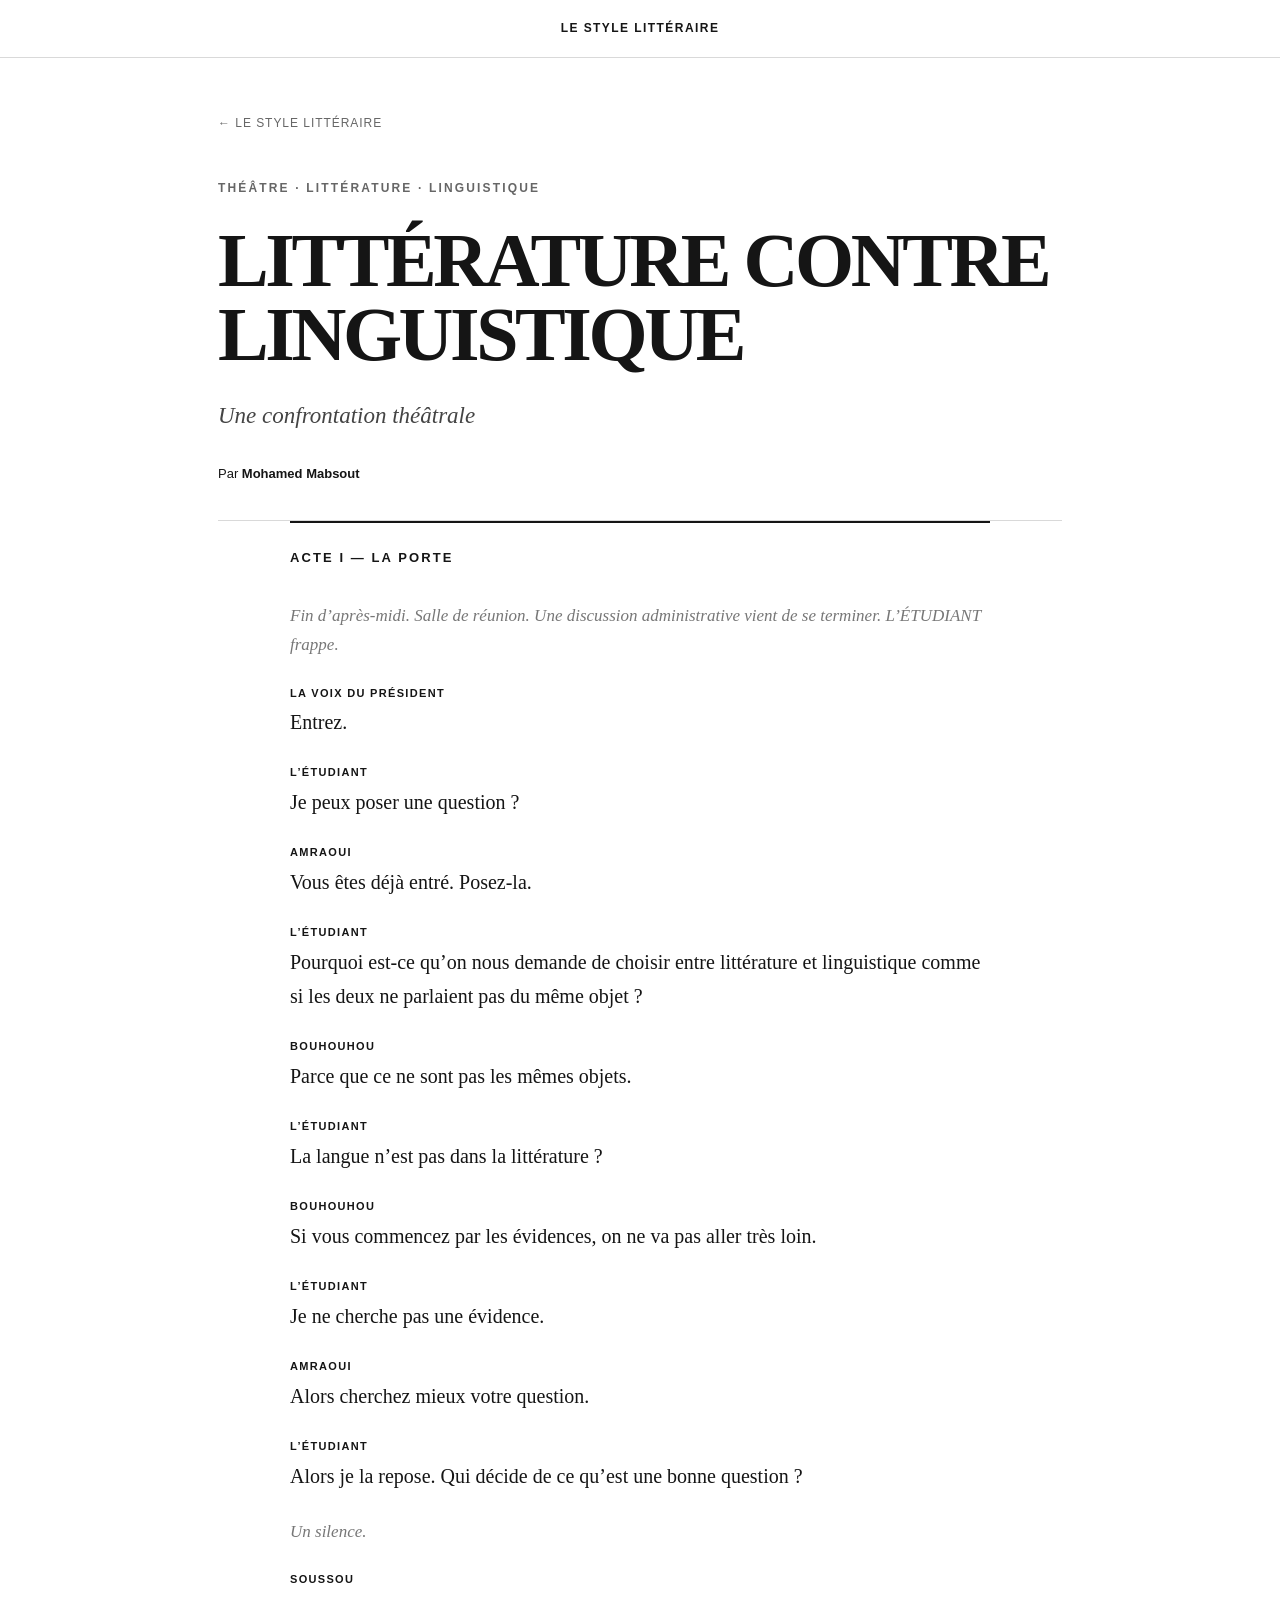
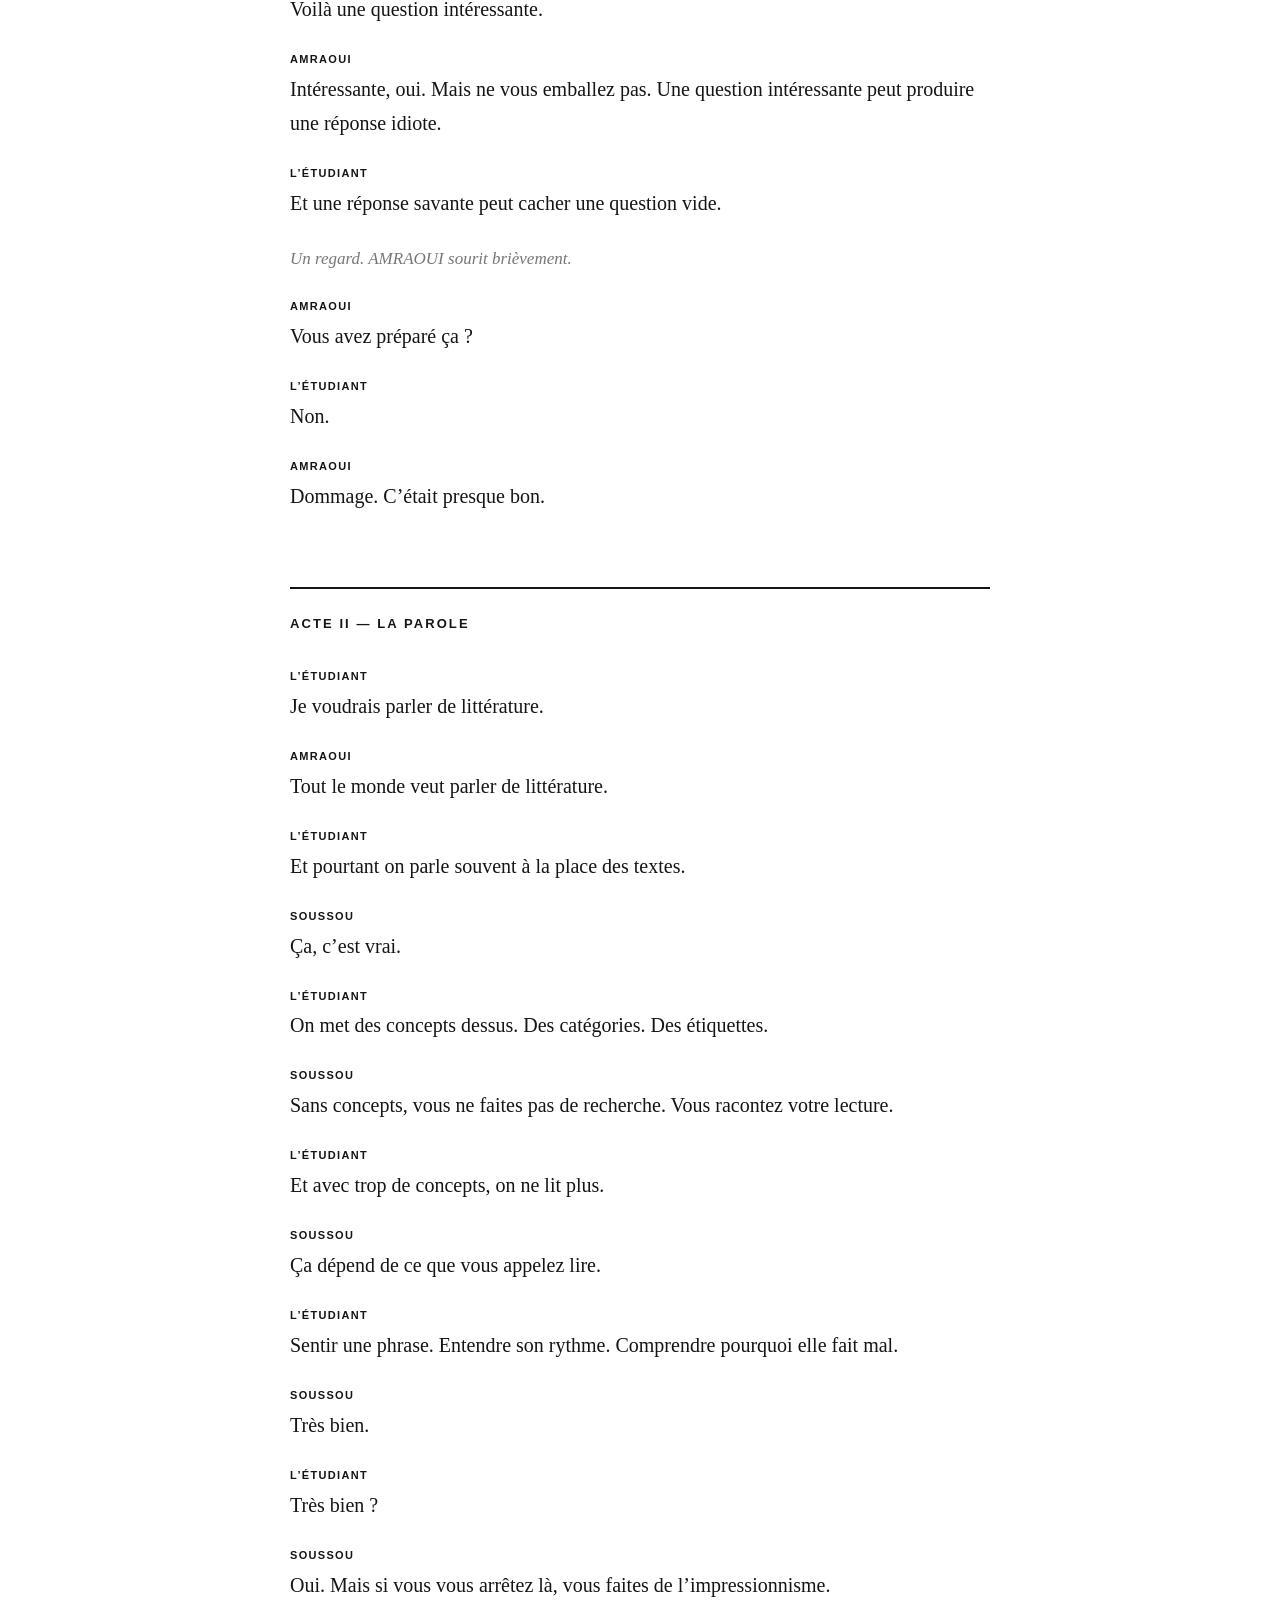
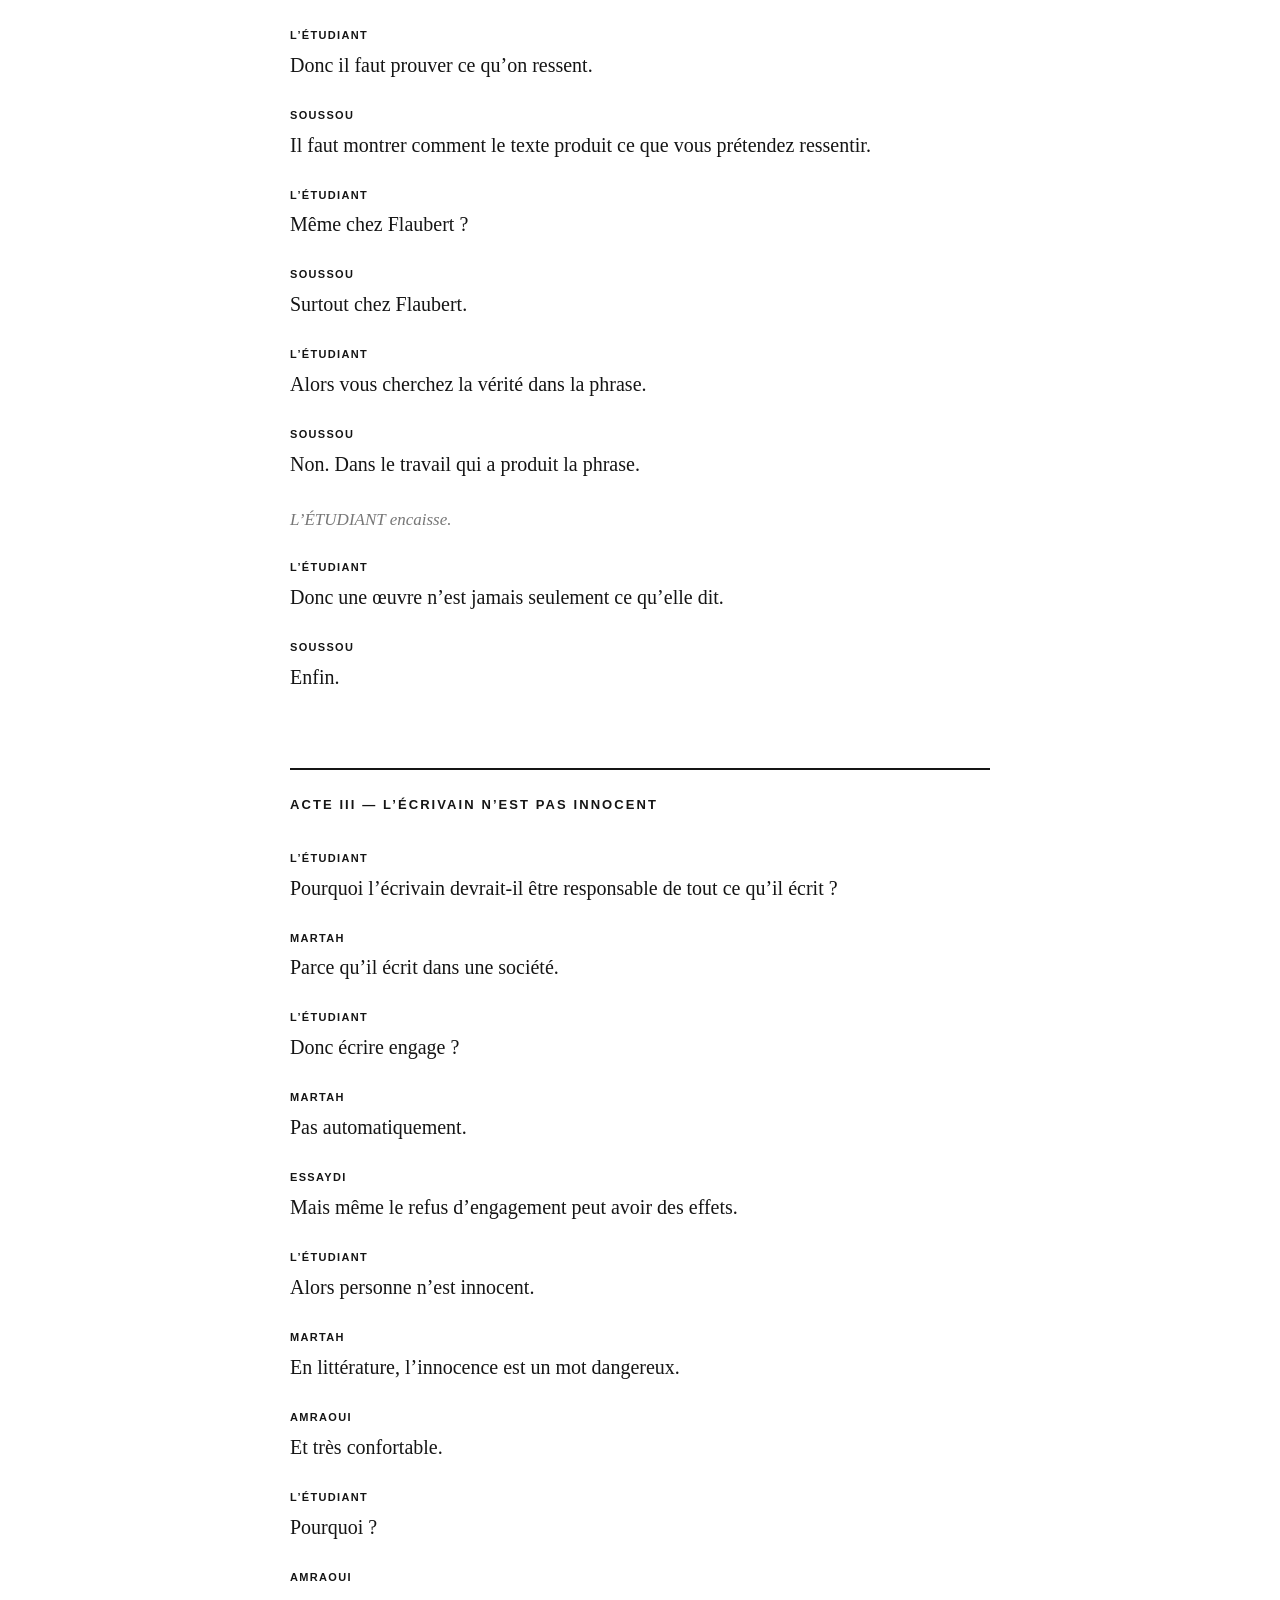
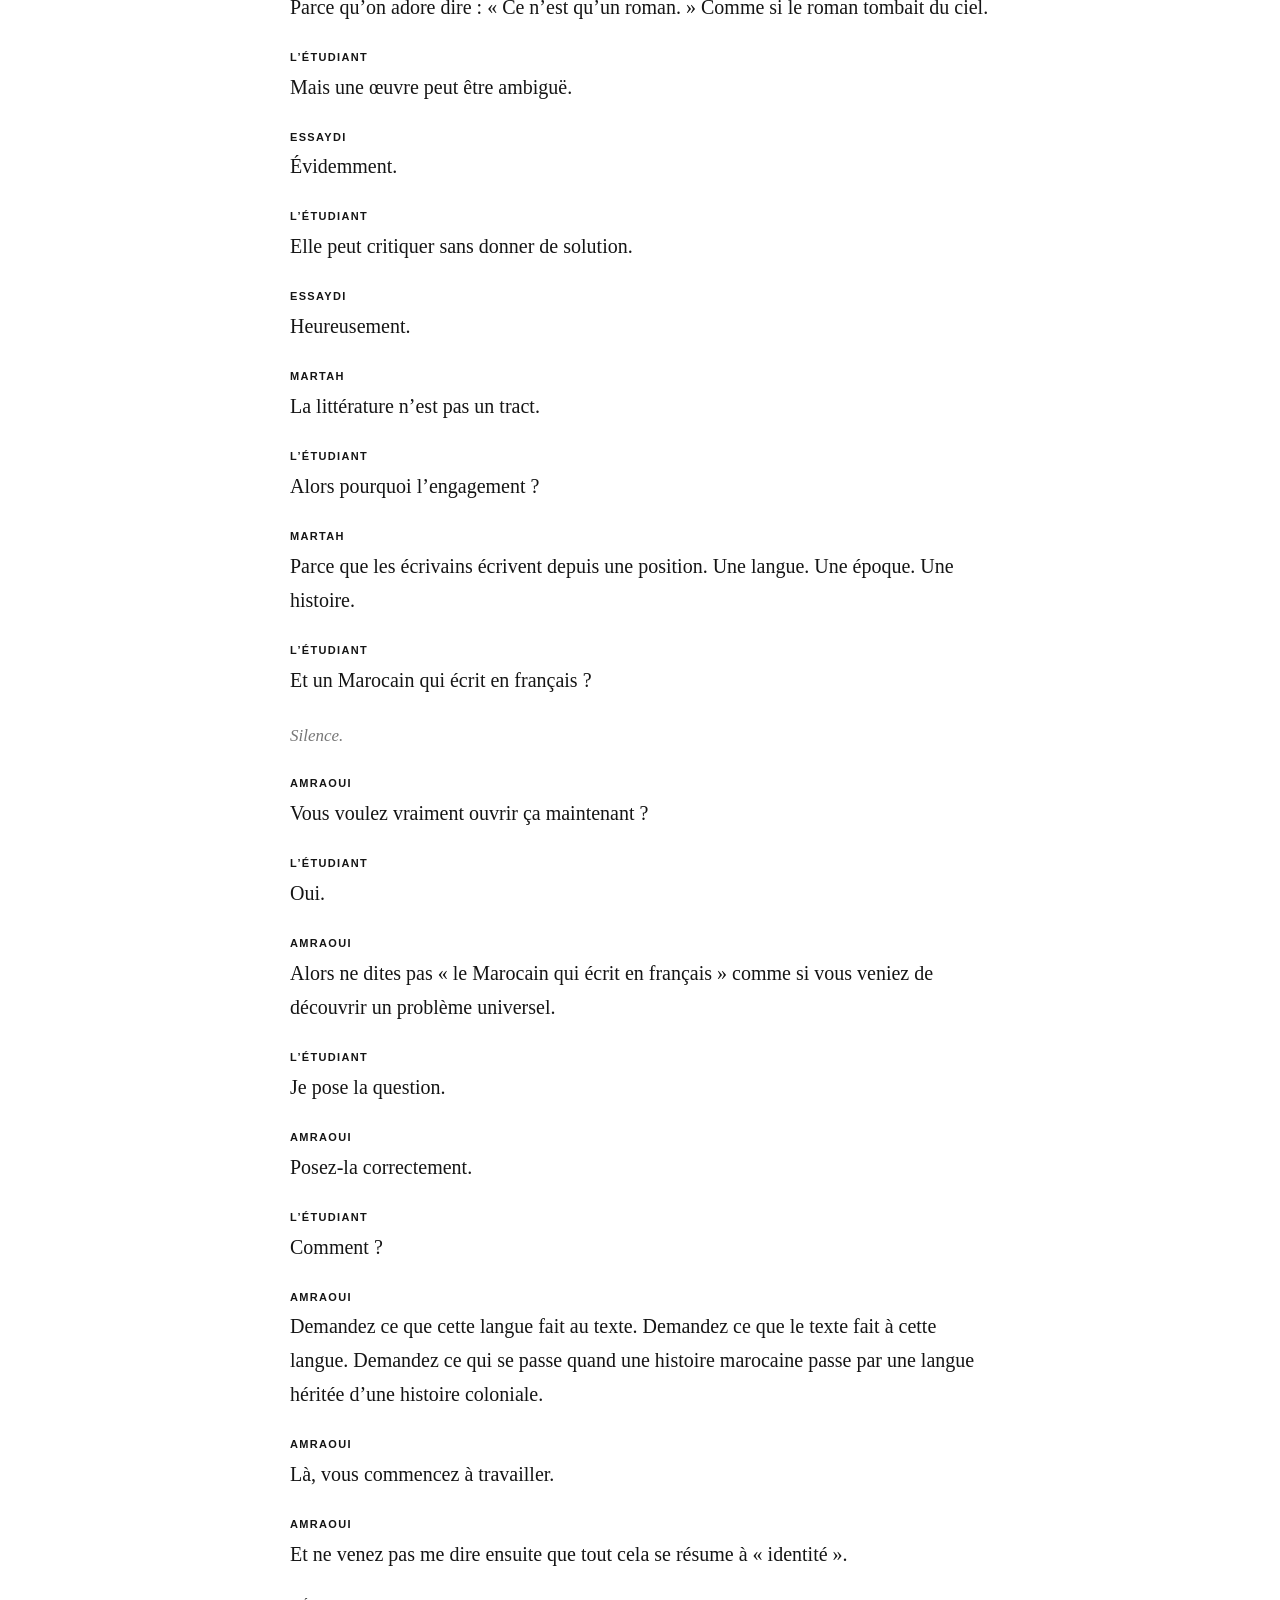
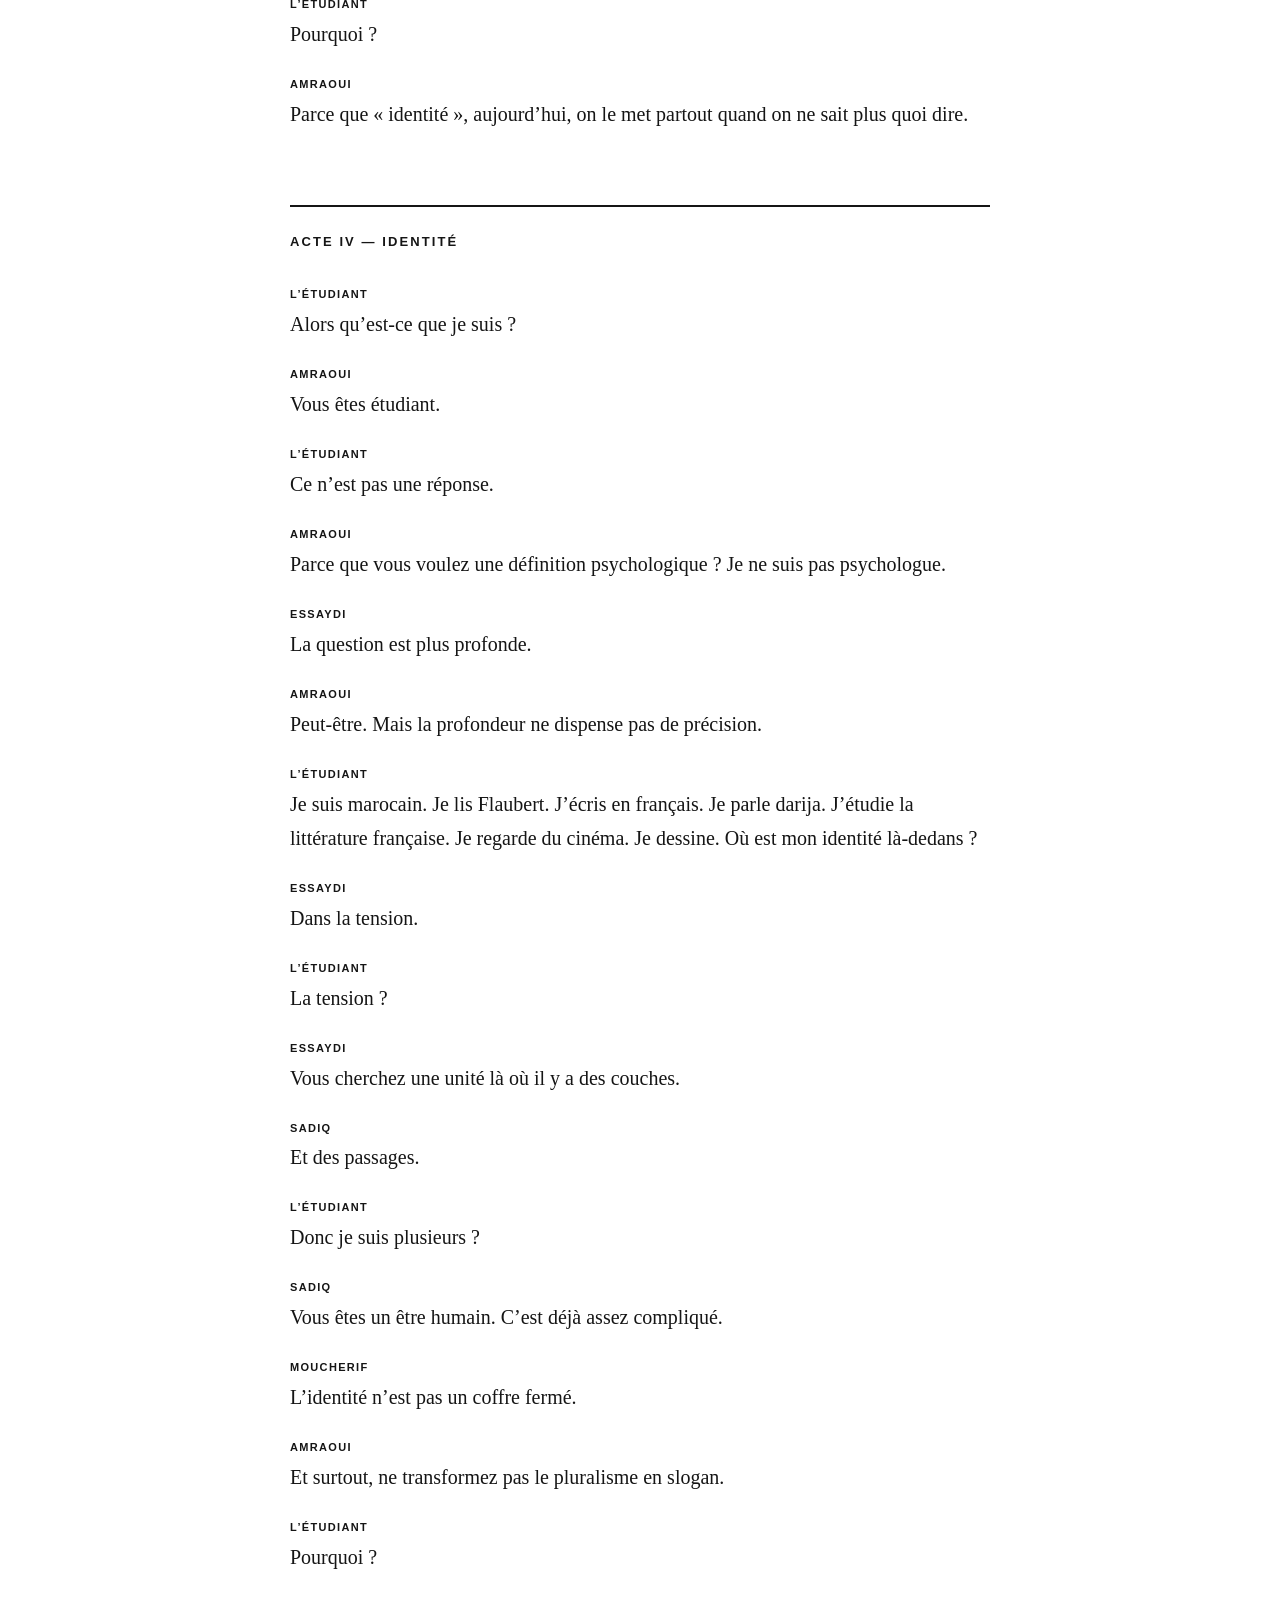
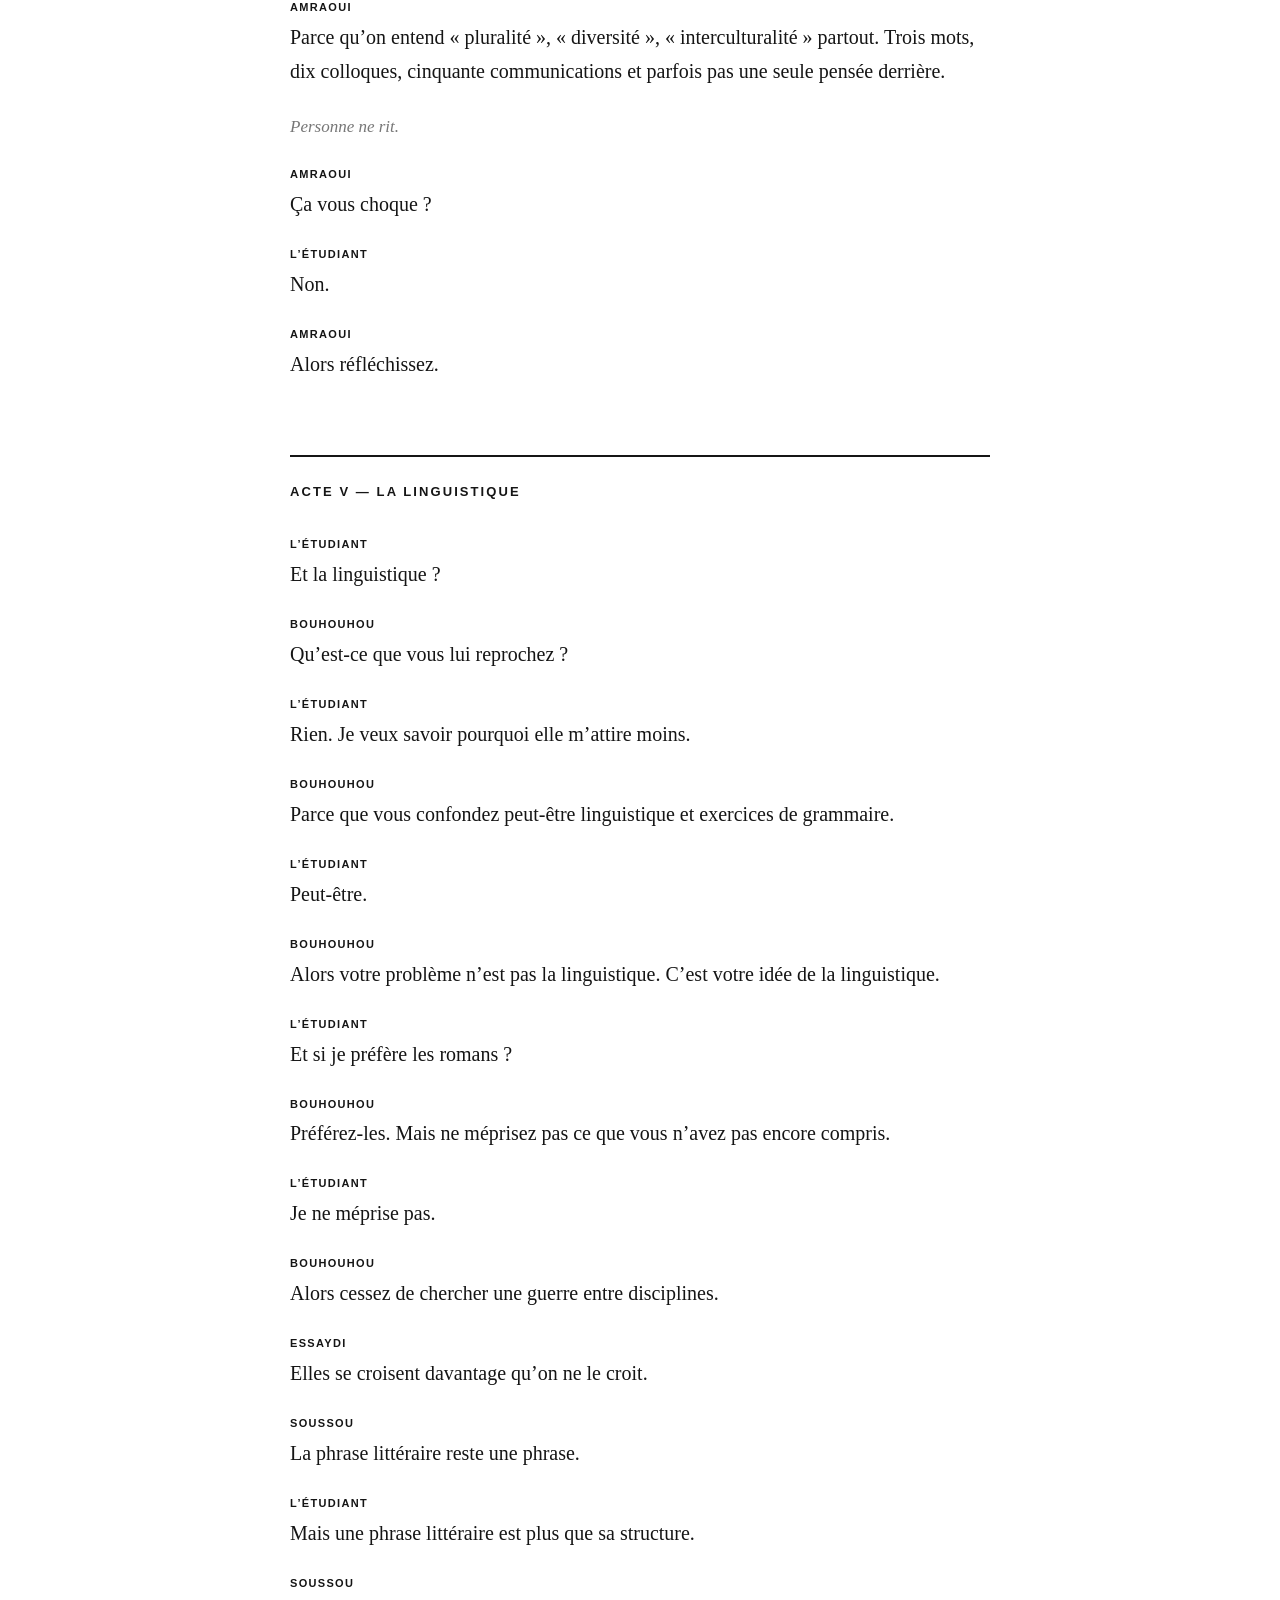
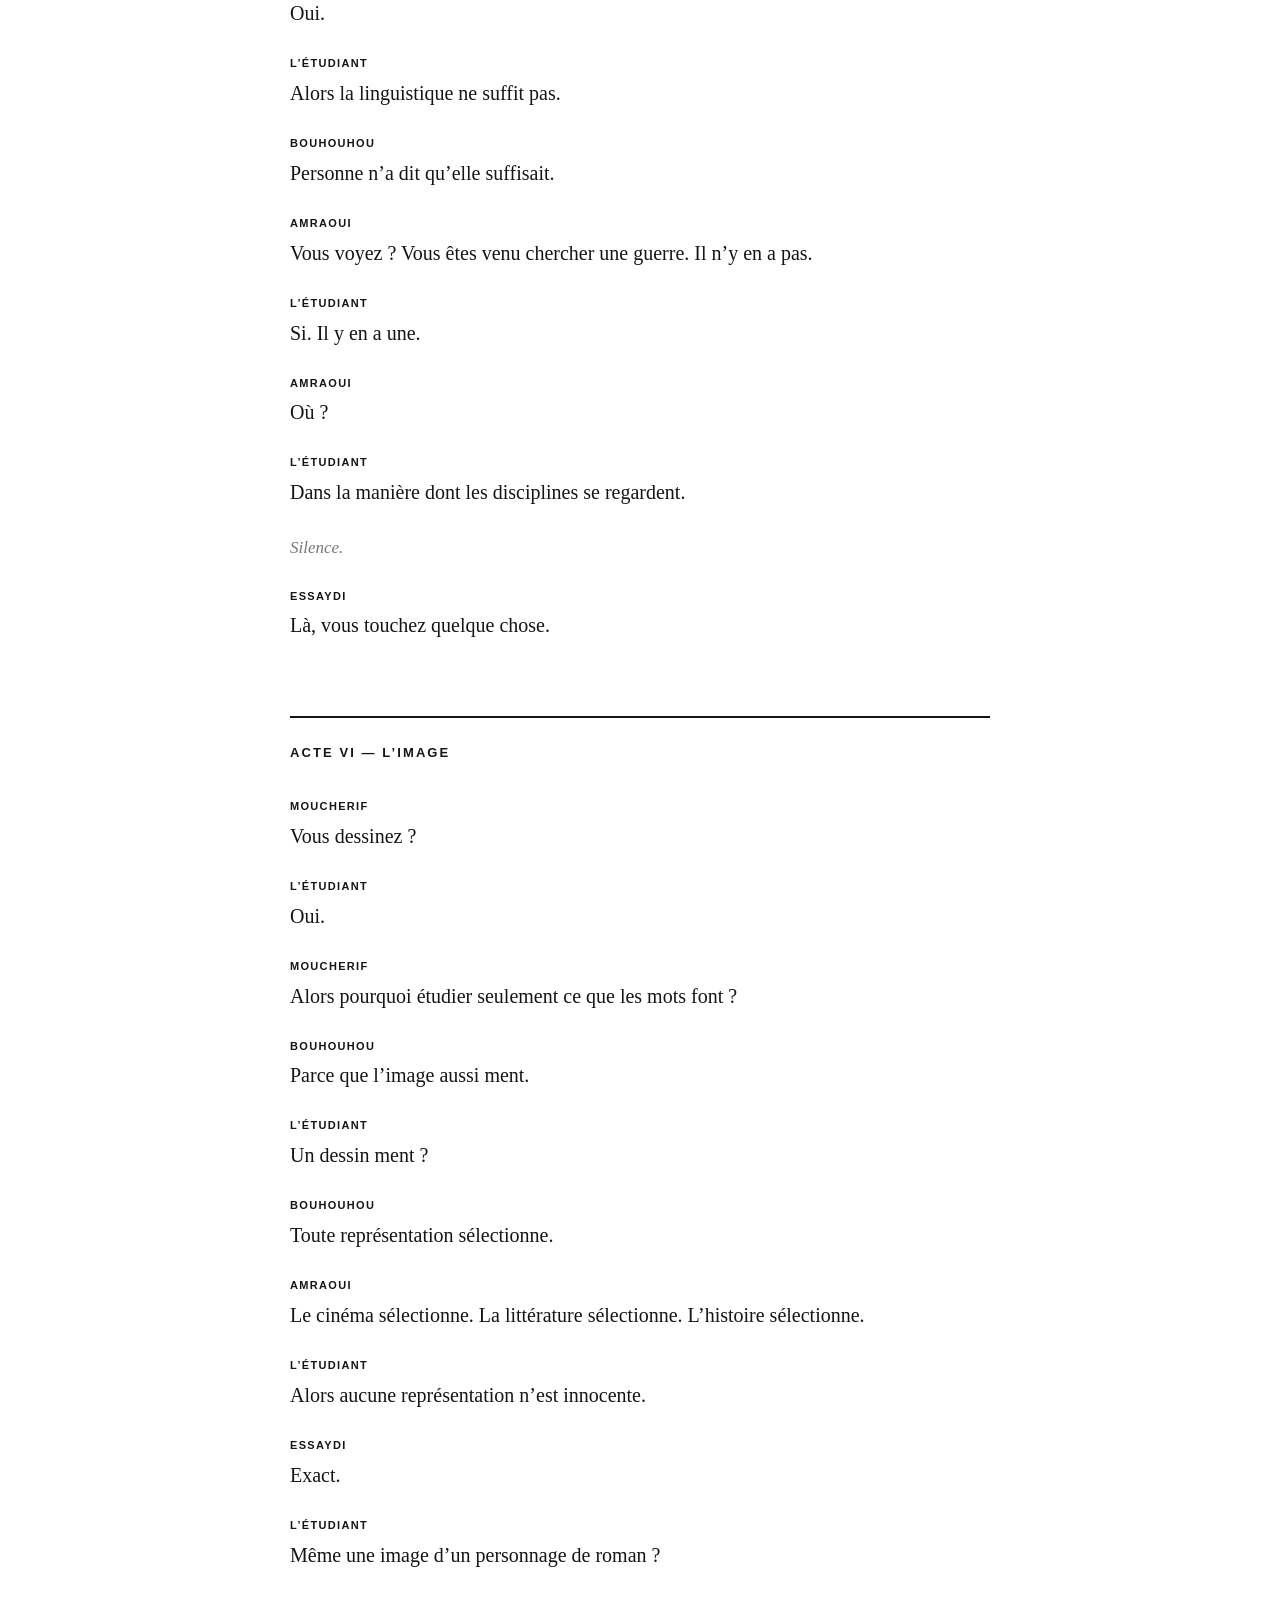
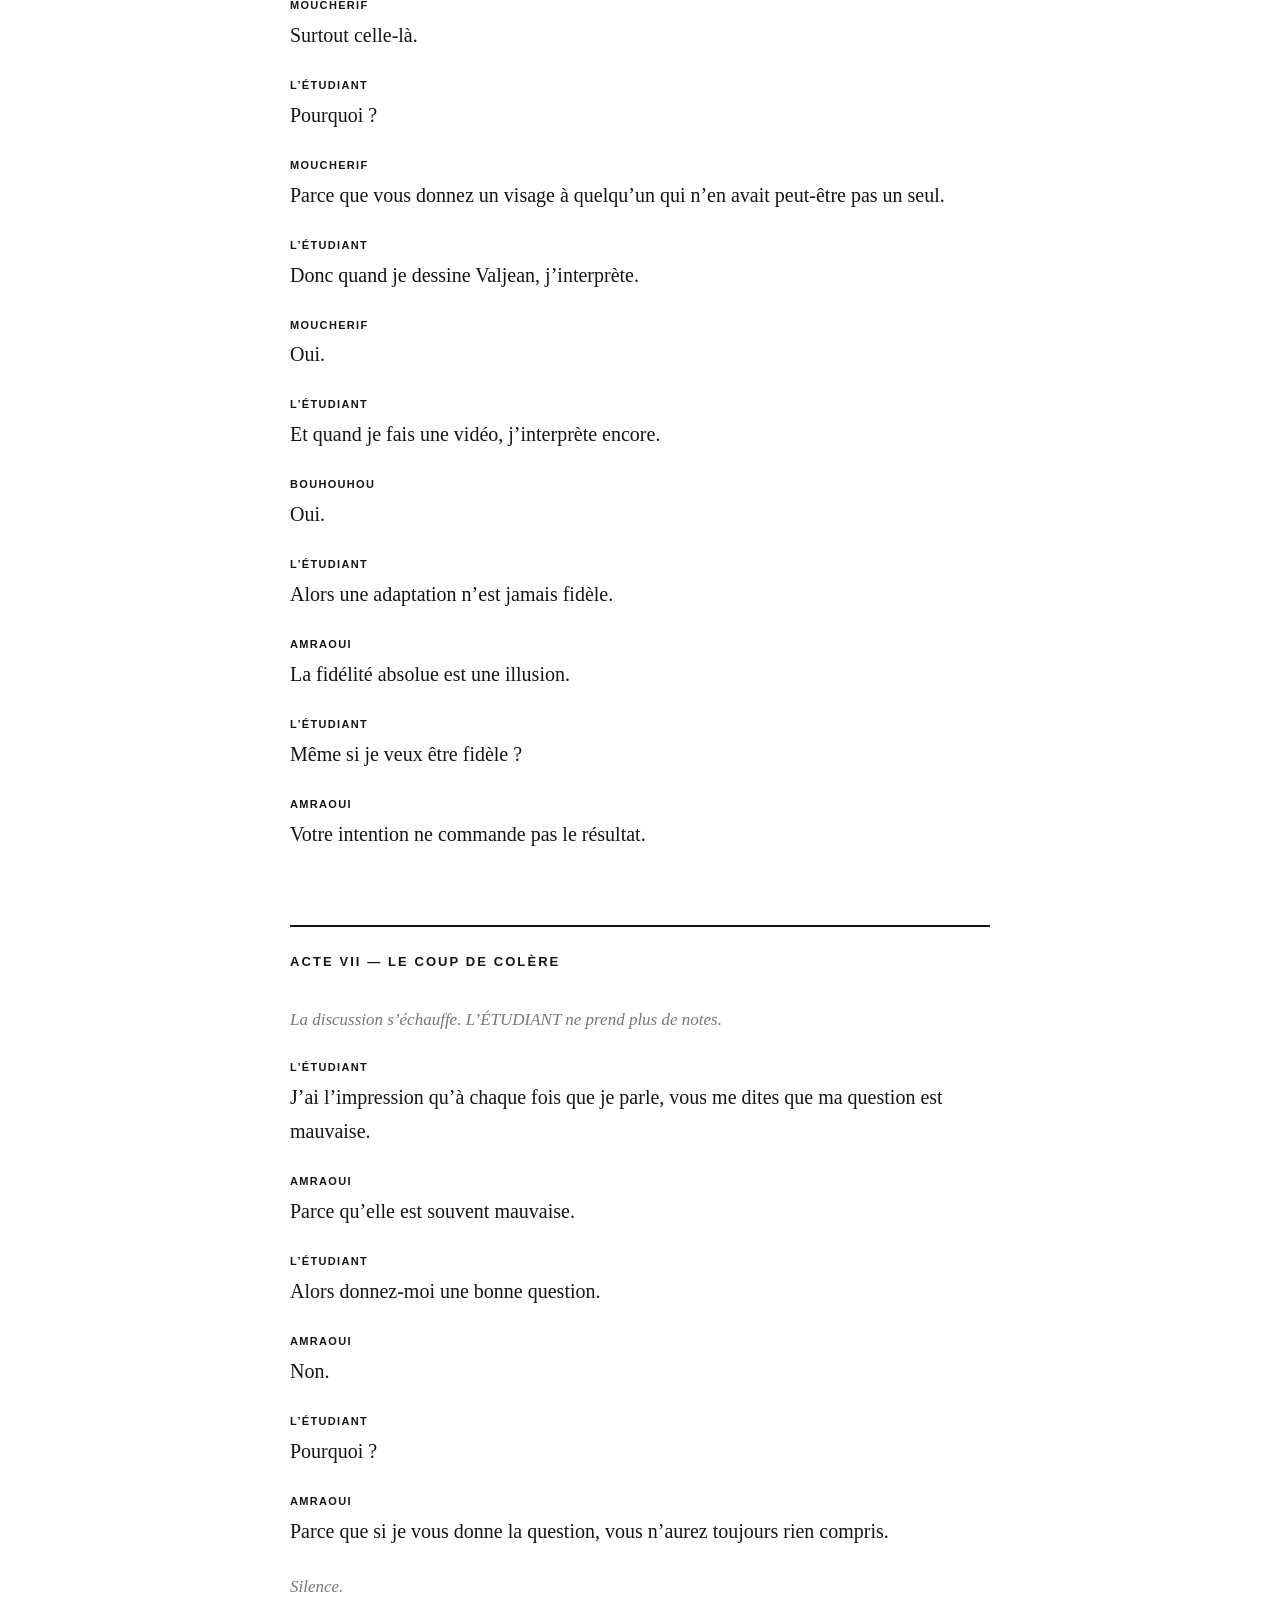
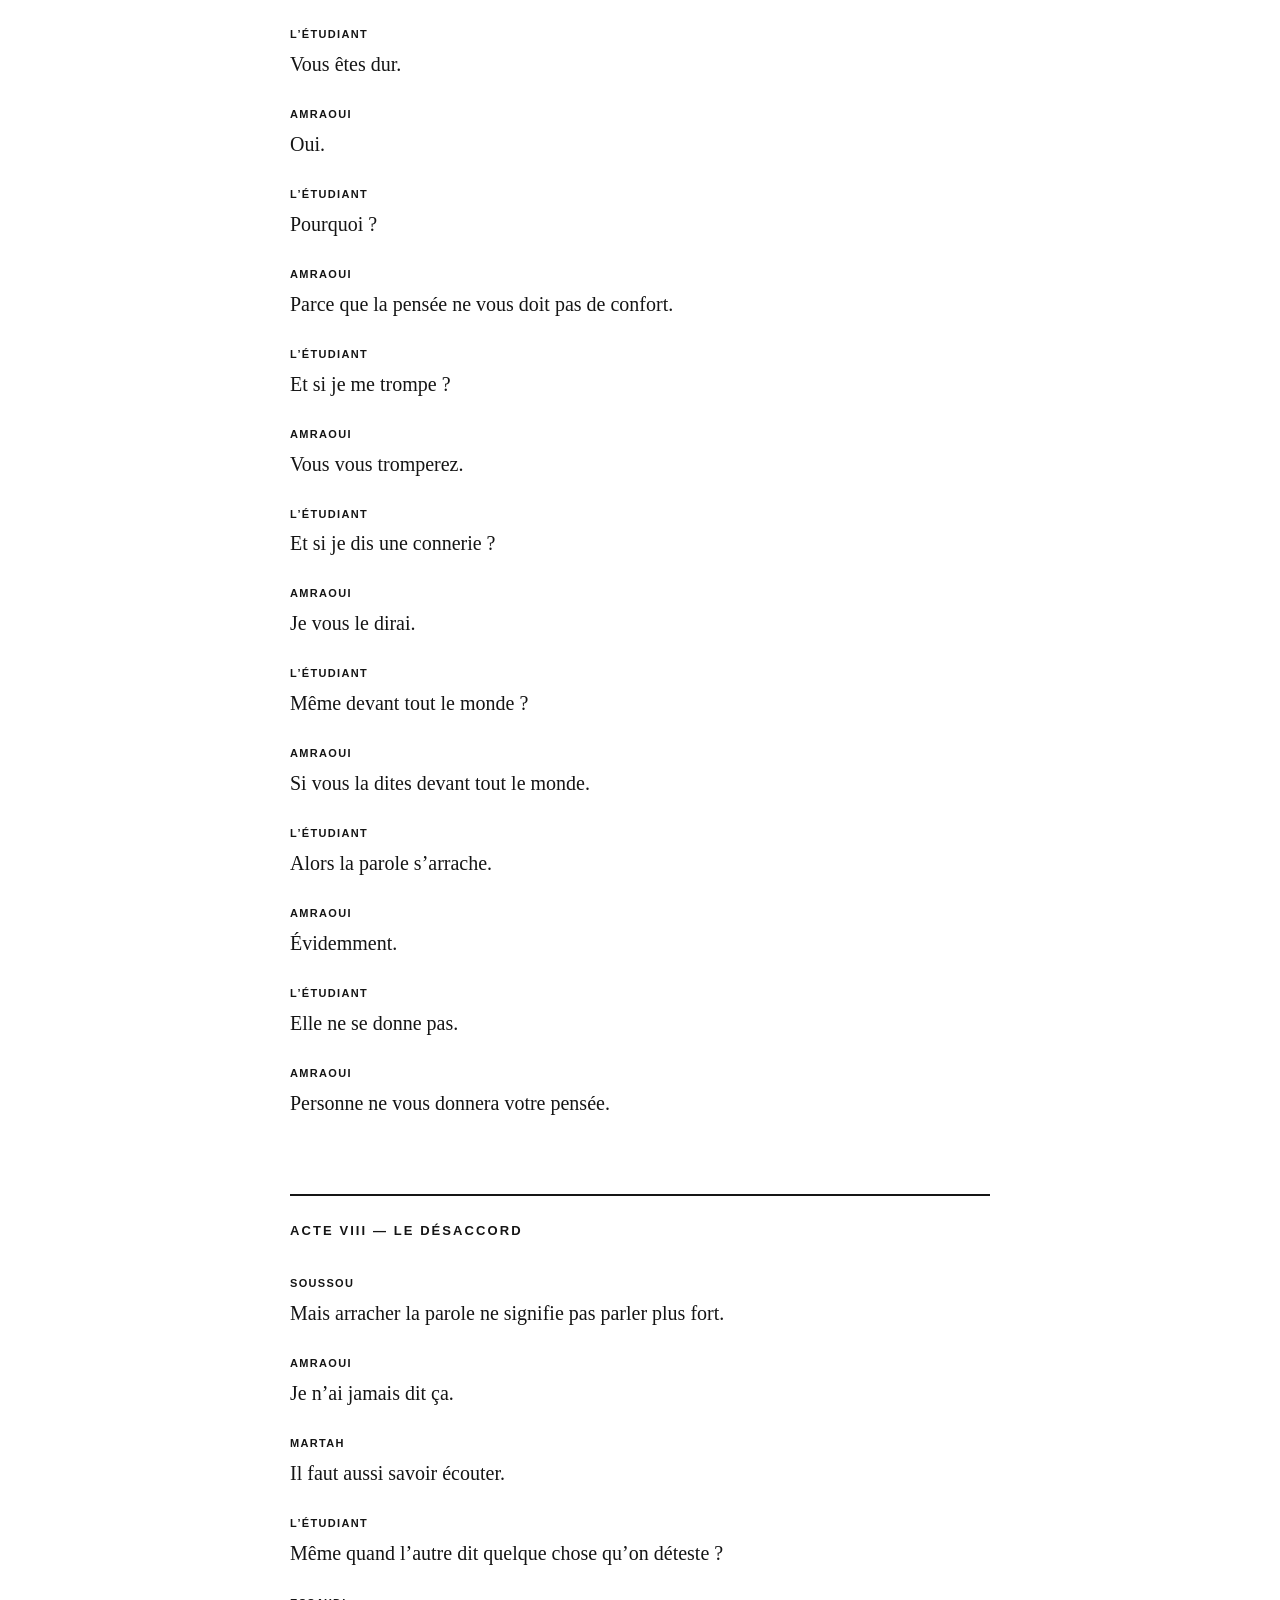
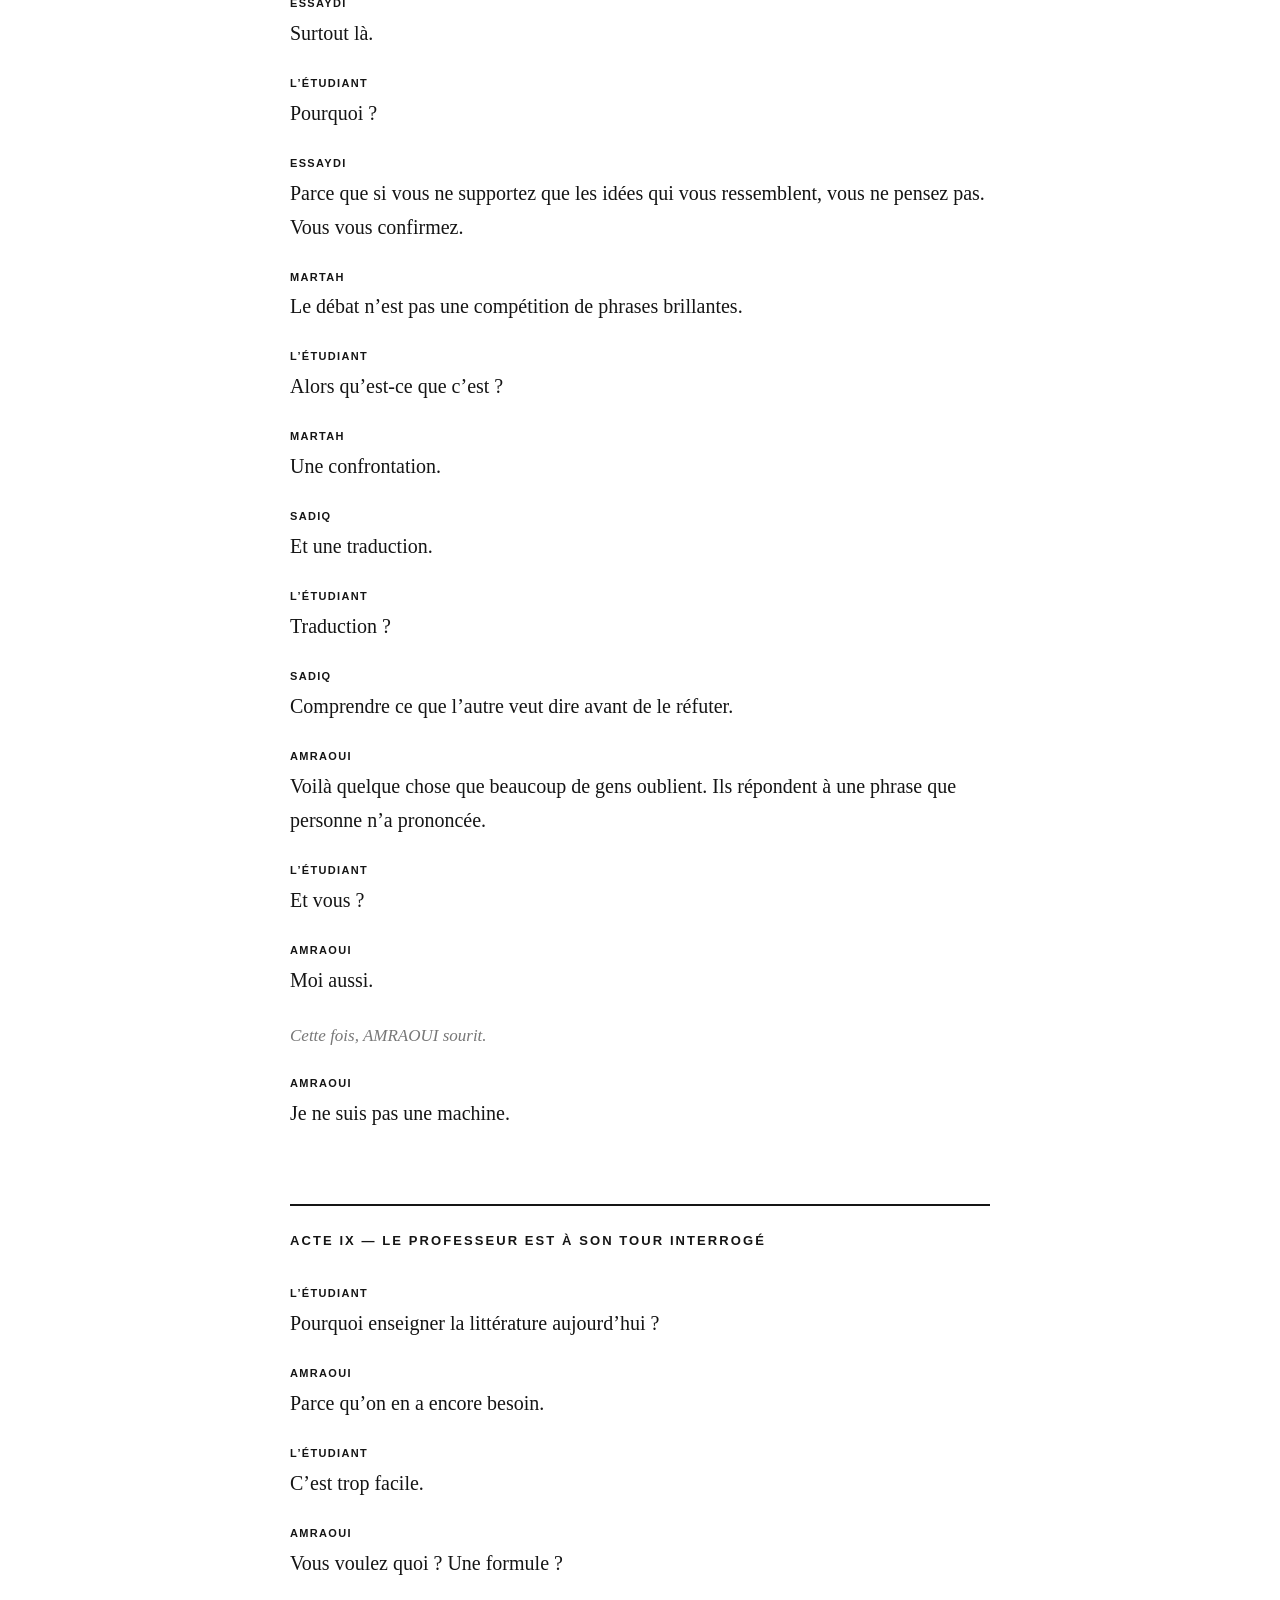
==== piece.html @ f0a72ae0 "piece.html" ====
<!DOCTYPE html>
<html lang="fr">
<head>
<meta charset="UTF-8">
<meta name="viewport" content="width=device-width, initial-scale=1.0">

<meta name="description"
content="LITTÉRATURE CONTRE LINGUISTIQUE — Une confrontation théâtrale. Une pièce de Mohamed Mabsout.">

<title>LITTÉRATURE CONTRE LINGUISTIQUE — Le Style Littéraire</title>

<style>

:root {
    --ink: #151515;
    --muted: #666;
    --line: #d9d9d9;
    --paper: #ffffff;
}

* {
    box-sizing: border-box;
}

html {
    scroll-behavior: smooth;
}

body {
    margin: 0;
    background: var(--paper);
    color: var(--ink);
    font-family: Georgia, "Times New Roman", serif;
    line-height: 1.72;
}

/* EN-TÊTE */

.site-header {
    border-bottom: 1px solid var(--line);
    padding: 18px 24px;
    text-align: center;
    font-family: Arial, Helvetica, sans-serif;
    font-size: 12px;
    font-weight: 700;
    letter-spacing: .12em;
}

/* ARTICLE */

.article {
    max-width: 900px;
    margin: auto;
    padding: 50px 28px 100px;
}

/* BOUTON RETOUR */

.back-link {
    display: inline-block;
    margin-bottom: 45px;
    color: #666;
    text-decoration: none;
    font-family: Arial, Helvetica, sans-serif;
    font-size: 12px;
    letter-spacing: .08em;
    transition: .3s;
}

.back-link:hover {
    color: #111;
}

.kicker {
    font-family: Arial, Helvetica, sans-serif;
    font-size: 12px;
    font-weight: 700;
    letter-spacing: .18em;
    color: var(--muted);
    margin-bottom: 24px;
}

h1 {
    font-family: Georgia, "Times New Roman", serif;
    font-size: clamp(42px, 7vw, 76px);
    line-height: .98;
    letter-spacing: -.045em;
    font-weight: 700;
    margin: 0;
}

.subtitle {
    margin: 24px 0 18px;
    font-size: 23px;
    color: #444;
    font-style: italic;
}

.byline {
    font-family: Arial, Helvetica, sans-serif;
    font-size: 13px;
    margin-top: 28px;
    padding-bottom: 34px;
    border-bottom: 1px solid var(--line);
}

.byline strong {
    font-weight: 700;
}

/* ACTES */

.act {
    max-width: 700px;
    margin: 0 auto 74px;
}

.act h2 {
    font-family: Arial, Helvetica, sans-serif;
    font-size: 13px;
    letter-spacing: .16em;
    font-weight: 700;
    margin: 0 0 32px;
    padding-top: 24px;
    border-top: 2px solid var(--ink);
}

/* RÉPLIQUES */

.replica {
    margin: 0 0 24px;
}

.speaker {
    font-family: Arial, Helvetica, sans-serif;
    font-size: 11px;
    letter-spacing: .12em;
    font-weight: 800;
    margin-bottom: 3px;
}

.speech {
    font-size: 20px;
    line-height: 1.7;
}

/* INDICATIONS SCÉNIQUES */

.stage {
    color: #777;
    font-style: italic;
    margin: 18px 0 24px;
    font-size: 17px;
}

/* ÉPILOGUE */

.epilogue {
    max-width: 700px;
    margin: 0 auto 70px;
}

.epilogue h2 {
    font-family: Arial, Helvetica, sans-serif;
    font-size: 13px;
    letter-spacing: .16em;
    font-weight: 700;
    margin: 0 0 32px;
    padding-top: 24px;
    border-top: 2px solid var(--ink);
}

.final-line {
    font-size: 24px;
    line-height: 1.55;
    font-style: italic;
    margin-top: 35px;
}

/* PIED DE PAGE */

.footer {
    border-top: 1px solid var(--line);
    padding-top: 28px;
    margin-top: 30px;
    text-align: center;
    font-family: Arial, Helvetica, sans-serif;
    font-size: 11px;
    letter-spacing: .12em;
    color: var(--muted);
}

/* MOBILE */

@media (max-width: 650px) {

    .site-header {
        padding: 15px 16px;
    }

    .article {
        padding: 40px 20px 70px;
    }

    h1 {
        font-size: 43px;
    }

    .subtitle {
        font-size: 19px;
    }

    .speech {
        font-size: 18px;
        line-height: 1.68;
    }

    .stage {
        font-size: 16px;
    }

    .act {
        margin-bottom: 58px;
    }
}

</style>
</head>

<body>

<header class="site-header">
    LE STYLE LITTÉRAIRE
</header>

<main class="article">

<a href="index.html" class="back-link">
    ← LE STYLE LITTÉRAIRE
</a>

<div class="kicker">
    THÉÂTRE · LITTÉRATURE · LINGUISTIQUE
</div>

<h1>
    LITTÉRATURE CONTRE LINGUISTIQUE
</h1>

<div class="subtitle">
    Une confrontation théâtrale
</div>

<div class="byline">
    Par <strong>Mohamed Mabsout</strong>
</div>


<!-- ACTE I -->

<section class="act">

<h2>ACTE I — LA PORTE</h2>

<div class="stage">
Fin d’après-midi. Salle de réunion. Une discussion administrative vient de se terminer. L’ÉTUDIANT frappe.
</div>

<div class="replica">
<div class="speaker">LA VOIX DU PRÉSIDENT</div>
<div class="speech">Entrez.</div>
</div>

<div class="replica">
<div class="speaker">L’ÉTUDIANT</div>
<div class="speech">Je peux poser une question ?</div>
</div>

<div class="replica">
<div class="speaker">AMRAOUI</div>
<div class="speech">Vous êtes déjà entré. Posez-la.</div>
</div>

<div class="replica">
<div class="speaker">L’ÉTUDIANT</div>
<div class="speech">
Pourquoi est-ce qu’on nous demande de choisir entre littérature et linguistique comme si les deux ne parlaient pas du même objet ?
</div>
</div>

<div class="replica">
<div class="speaker">BOUHOUHOU</div>
<div class="speech">
Parce que ce ne sont pas les mêmes objets.
</div>
</div>

<div class="replica">
<div class="speaker">L’ÉTUDIANT</div>
<div class="speech">
La langue n’est pas dans la littérature ?
</div>
</div>

<div class="replica">
<div class="speaker">BOUHOUHOU</div>
<div class="speech">
Si vous commencez par les évidences, on ne va pas aller très loin.
</div>
</div>

<div class="replica">
<div class="speaker">L’ÉTUDIANT</div>
<div class="speech">
Je ne cherche pas une évidence.
</div>
</div>

<div class="replica">
<div class="speaker">AMRAOUI</div>
<div class="speech">
Alors cherchez mieux votre question.
</div>
</div>

<div class="replica">
<div class="speaker">L’ÉTUDIANT</div>
<div class="speech">
Alors je la repose. Qui décide de ce qu’est une bonne question ?
</div>
</div>

<div class="stage">
Un silence.
</div>

<div class="replica">
<div class="speaker">SOUSSOU</div>
<div class="speech">
Voilà une question intéressante.
</div>
</div>

<div class="replica">
<div class="speaker">AMRAOUI</div>
<div class="speech">
Intéressante, oui. Mais ne vous emballez pas. Une question intéressante peut produire une réponse idiote.
</div>
</div>

<div class="replica">
<div class="speaker">L’ÉTUDIANT</div>
<div class="speech">
Et une réponse savante peut cacher une question vide.
</div>
</div>

<div class="stage">
Un regard. AMRAOUI sourit brièvement.
</div>

<div class="replica">
<div class="speaker">AMRAOUI</div>
<div class="speech">
Vous avez préparé ça ?
</div>
</div>

<div class="replica">
<div class="speaker">L’ÉTUDIANT</div>
<div class="speech">
Non.
</div>
</div>

<div class="replica">
<div class="speaker">AMRAOUI</div>
<div class="speech">
Dommage. C’était presque bon.
</div>
</div>

</section>


<!-- ACTE II -->

<section class="act">

<h2>ACTE II — LA PAROLE</h2>

<div class="replica">
<div class="speaker">L’ÉTUDIANT</div>
<div class="speech">
Je voudrais parler de littérature.
</div>
</div>

<div class="replica">
<div class="speaker">AMRAOUI</div>
<div class="speech">
Tout le monde veut parler de littérature.
</div>
</div>

<div class="replica">
<div class="speaker">L’ÉTUDIANT</div>
<div class="speech">
Et pourtant on parle souvent à la place des textes.
</div>
</div>

<div class="replica">
<div class="speaker">SOUSSOU</div>
<div class="speech">
Ça, c’est vrai.
</div>
</div>

<div class="replica">
<div class="speaker">L’ÉTUDIANT</div>
<div class="speech">
On met des concepts dessus. Des catégories. Des étiquettes.
</div>
</div>

<div class="replica">
<div class="speaker">SOUSSOU</div>
<div class="speech">
Sans concepts, vous ne faites pas de recherche. Vous racontez votre lecture.
</div>
</div>

<div class="replica">
<div class="speaker">L’ÉTUDIANT</div>
<div class="speech">
Et avec trop de concepts, on ne lit plus.
</div>
</div>

<div class="replica">
<div class="speaker">SOUSSOU</div>
<div class="speech">
Ça dépend de ce que vous appelez lire.
</div>
</div>

<div class="replica">
<div class="speaker">L’ÉTUDIANT</div>
<div class="speech">
Sentir une phrase. Entendre son rythme. Comprendre pourquoi elle fait mal.
</div>
</div>

<div class="replica">
<div class="speaker">SOUSSOU</div>
<div class="speech">
Très bien.
</div>
</div>

<div class="replica">
<div class="speaker">L’ÉTUDIANT</div>
<div class="speech">
Très bien ?
</div>
</div>

<div class="replica">
<div class="speaker">SOUSSOU</div>
<div class="speech">
Oui. Mais si vous vous arrêtez là, vous faites de l’impressionnisme.
</div>
</div>

<div class="replica">
<div class="speaker">L’ÉTUDIANT</div>
<div class="speech">
Donc il faut prouver ce qu’on ressent.
</div>
</div>

<div class="replica">
<div class="speaker">SOUSSOU</div>
<div class="speech">
Il faut montrer comment le texte produit ce que vous prétendez ressentir.
</div>
</div>

<div class="replica">
<div class="speaker">L’ÉTUDIANT</div>
<div class="speech">
Même chez Flaubert ?
</div>
</div>

<div class="replica">
<div class="speaker">SOUSSOU</div>
<div class="speech">
Surtout chez Flaubert.
</div>
</div>

<div class="replica">
<div class="speaker">L’ÉTUDIANT</div>
<div class="speech">
Alors vous cherchez la vérité dans la phrase.
</div>
</div>

<div class="replica">
<div class="speaker">SOUSSOU</div>
<div class="speech">
Non. Dans le travail qui a produit la phrase.
</div>
</div>

<div class="stage">
L’ÉTUDIANT encaisse.
</div>

<div class="replica">
<div class="speaker">L’ÉTUDIANT</div>
<div class="speech">
Donc une œuvre n’est jamais seulement ce qu’elle dit.
</div>
</div>

<div class="replica">
<div class="speaker">SOUSSOU</div>
<div class="speech">
Enfin.
</div>
</div>

</section>


<!-- ACTE III -->

<section class="act">

<h2>ACTE III — L’ÉCRIVAIN N’EST PAS INNOCENT</h2>

<div class="replica">
<div class="speaker">L’ÉTUDIANT</div>
<div class="speech">
Pourquoi l’écrivain devrait-il être responsable de tout ce qu’il écrit ?
</div>
</div>

<div class="replica">
<div class="speaker">MARTAH</div>
<div class="speech">
Parce qu’il écrit dans une société.
</div>
</div>

<div class="replica">
<div class="speaker">L’ÉTUDIANT</div>
<div class="speech">
Donc écrire engage ?
</div>
</div>

<div class="replica">
<div class="speaker">MARTAH</div>
<div class="speech">
Pas automatiquement.
</div>
</div>

<div class="replica">
<div class="speaker">ESSAYDI</div>
<div class="speech">
Mais même le refus d’engagement peut avoir des effets.
</div>
</div>

<div class="replica">
<div class="speaker">L’ÉTUDIANT</div>
<div class="speech">
Alors personne n’est innocent.
</div>
</div>

<div class="replica">
<div class="speaker">MARTAH</div>
<div class="speech">
En littérature, l’innocence est un mot dangereux.
</div>
</div>

<div class="replica">
<div class="speaker">AMRAOUI</div>
<div class="speech">
Et très confortable.
</div>
</div>

<div class="replica">
<div class="speaker">L’ÉTUDIANT</div>
<div class="speech">
Pourquoi ?
</div>
</div>

<div class="replica">
<div class="speaker">AMRAOUI</div>
<div class="speech">
Parce qu’on adore dire : « Ce n’est qu’un roman. » Comme si le roman tombait du ciel.
</div>
</div>

<div class="replica">
<div class="speaker">L’ÉTUDIANT</div>
<div class="speech">
Mais une œuvre peut être ambiguë.
</div>
</div>

<div class="replica">
<div class="speaker">ESSAYDI</div>
<div class="speech">
Évidemment.
</div>
</div>

<div class="replica">
<div class="speaker">L’ÉTUDIANT</div>
<div class="speech">
Elle peut critiquer sans donner de solution.
</div>
</div>

<div class="replica">
<div class="speaker">ESSAYDI</div>
<div class="speech">
Heureusement.
</div>
</div>

<div class="replica">
<div class="speaker">MARTAH</div>
<div class="speech">
La littérature n’est pas un tract.
</div>
</div>

<div class="replica">
<div class="speaker">L’ÉTUDIANT</div>
<div class="speech">
Alors pourquoi l’engagement ?
</div>
</div>

<div class="replica">
<div class="speaker">MARTAH</div>
<div class="speech">
Parce que les écrivains écrivent depuis une position. Une langue. Une époque. Une histoire.
</div>
</div>

<div class="replica">
<div class="speaker">L’ÉTUDIANT</div>
<div class="speech">
Et un Marocain qui écrit en français ?
</div>
</div>

<div class="stage">
Silence.
</div>

<div class="replica">
<div class="speaker">AMRAOUI</div>
<div class="speech">
Vous voulez vraiment ouvrir ça maintenant ?
</div>
</div>

<div class="replica">
<div class="speaker">L’ÉTUDIANT</div>
<div class="speech">
Oui.
</div>
</div>

<div class="replica">
<div class="speaker">AMRAOUI</div>
<div class="speech">
Alors ne dites pas « le Marocain qui écrit en français » comme si vous veniez de découvrir un problème universel.
</div>
</div>

<div class="replica">
<div class="speaker">L’ÉTUDIANT</div>
<div class="speech">
Je pose la question.
</div>
</div>

<div class="replica">
<div class="speaker">AMRAOUI</div>
<div class="speech">
Posez-la correctement.
</div>
</div>

<div class="replica">
<div class="speaker">L’ÉTUDIANT</div>
<div class="speech">
Comment ?
</div>
</div>

<div class="replica">
<div class="speaker">AMRAOUI</div>
<div class="speech">
Demandez ce que cette langue fait au texte. Demandez ce que le texte fait à cette langue. Demandez ce qui se passe quand une histoire marocaine passe par une langue héritée d’une histoire coloniale.
</div>
</div>

<div class="replica">
<div class="speaker">AMRAOUI</div>
<div class="speech">
Là, vous commencez à travailler.
</div>
</div>

<div class="replica">
<div class="speaker">AMRAOUI</div>
<div class="speech">
Et ne venez pas me dire ensuite que tout cela se résume à « identité ».
</div>
</div>

<div class="replica">
<div class="speaker">L’ÉTUDIANT</div>
<div class="speech">
Pourquoi ?
</div>
</div>

<div class="replica">
<div class="speaker">AMRAOUI</div>
<div class="speech">
Parce que « identité », aujourd’hui, on le met partout quand on ne sait plus quoi dire.
</div>
</div>

</section>


<!-- ACTE IV -->

<section class="act">

<h2>ACTE IV — IDENTITÉ</h2>

<div class="replica">
<div class="speaker">L’ÉTUDIANT</div>
<div class="speech">Alors qu’est-ce que je suis ?</div>
</div>

<div class="replica">
<div class="speaker">AMRAOUI</div>
<div class="speech">Vous êtes étudiant.</div>
</div>

<div class="replica">
<div class="speaker">L’ÉTUDIANT</div>
<div class="speech">Ce n’est pas une réponse.</div>
</div>

<div class="replica">
<div class="speaker">AMRAOUI</div>
<div class="speech">Parce que vous voulez une définition psychologique ? Je ne suis pas psychologue.</div>
</div>

<div class="replica">
<div class="speaker">ESSAYDI</div>
<div class="speech">La question est plus profonde.</div>
</div>

<div class="replica">
<div class="speaker">AMRAOUI</div>
<div class="speech">Peut-être. Mais la profondeur ne dispense pas de précision.</div>
</div>

<div class="replica">
<div class="speaker">L’ÉTUDIANT</div>
<div class="speech">
Je suis marocain. Je lis Flaubert. J’écris en français. Je parle darija. J’étudie la littérature française. Je regarde du cinéma. Je dessine. Où est mon identité là-dedans ?
</div>
</div>

<div class="replica">
<div class="speaker">ESSAYDI</div>
<div class="speech">Dans la tension.</div>
</div>

<div class="replica">
<div class="speaker">L’ÉTUDIANT</div>
<div class="speech">La tension ?</div>
</div>

<div class="replica">
<div class="speaker">ESSAYDI</div>
<div class="speech">Vous cherchez une unité là où il y a des couches.</div>
</div>

<div class="replica">
<div class="speaker">SADIQ</div>
<div class="speech">Et des passages.</div>
</div>

<div class="replica">
<div class="speaker">L’ÉTUDIANT</div>
<div class="speech">Donc je suis plusieurs ?</div>
</div>

<div class="replica">
<div class="speaker">SADIQ</div>
<div class="speech">Vous êtes un être humain. C’est déjà assez compliqué.</div>
</div>

<div class="replica">
<div class="speaker">MOUCHERIF</div>
<div class="speech">L’identité n’est pas un coffre fermé.</div>
</div>

<div class="replica">
<div class="speaker">AMRAOUI</div>
<div class="speech">Et surtout, ne transformez pas le pluralisme en slogan.</div>
</div>

<div class="replica">
<div class="speaker">L’ÉTUDIANT</div>
<div class="speech">Pourquoi ?</div>
</div>

<div class="replica">
<div class="speaker">AMRAOUI</div>
<div class="speech">
Parce qu’on entend « pluralité », « diversité », « interculturalité » partout. Trois mots, dix colloques, cinquante communications et parfois pas une seule pensée derrière.
</div>
</div>

<div class="stage">
Personne ne rit.
</div>

<div class="replica">
<div class="speaker">AMRAOUI</div>
<div class="speech">Ça vous choque ?</div>
</div>

<div class="replica">
<div class="speaker">L’ÉTUDIANT</div>
<div class="speech">Non.</div>
</div>

<div class="replica">
<div class="speaker">AMRAOUI</div>
<div class="speech">Alors réfléchissez.</div>
</div>

</section>


<!-- ACTE V -->

<section class="act">

<h2>ACTE V — LA LINGUISTIQUE</h2>

<div class="replica">
<div class="speaker">L’ÉTUDIANT</div>
<div class="speech">Et la linguistique ?</div>
</div>

<div class="replica">
<div class="speaker">BOUHOUHOU</div>
<div class="speech">Qu’est-ce que vous lui reprochez ?</div>
</div>

<div class="replica">
<div class="speaker">L’ÉTUDIANT</div>
<div class="speech">Rien. Je veux savoir pourquoi elle m’attire moins.</div>
</div>

<div class="replica">
<div class="speaker">BOUHOUHOU</div>
<div class="speech">
Parce que vous confondez peut-être linguistique et exercices de grammaire.
</div>
</div>

<div class="replica">
<div class="speaker">L’ÉTUDIANT</div>
<div class="speech">Peut-être.</div>
</div>

<div class="replica">
<div class="speaker">BOUHOUHOU</div>
<div class="speech">
Alors votre problème n’est pas la linguistique. C’est votre idée de la linguistique.
</div>
</div>

<div class="replica">
<div class="speaker">L’ÉTUDIANT</div>
<div class="speech">Et si je préfère les romans ?</div>
</div>

<div class="replica">
<div class="speaker">BOUHOUHOU</div>
<div class="speech">
Préférez-les. Mais ne méprisez pas ce que vous n’avez pas encore compris.
</div>
</div>

<div class="replica">
<div class="speaker">L’ÉTUDIANT</div>
<div class="speech">Je ne méprise pas.</div>
</div>

<div class="replica">
<div class="speaker">BOUHOUHOU</div>
<div class="speech">
Alors cessez de chercher une guerre entre disciplines.
</div>
</div>

<div class="replica">
<div class="speaker">ESSAYDI</div>
<div class="speech">Elles se croisent davantage qu’on ne le croit.</div>
</div>

<div class="replica">
<div class="speaker">SOUSSOU</div>
<div class="speech">La phrase littéraire reste une phrase.</div>
</div>

<div class="replica">
<div class="speaker">L’ÉTUDIANT</div>
<div class="speech">Mais une phrase littéraire est plus que sa structure.</div>
</div>

<div class="replica">
<div class="speaker">SOUSSOU</div>
<div class="speech">Oui.</div>
</div>

<div class="replica">
<div class="speaker">L’ÉTUDIANT</div>
<div class="speech">Alors la linguistique ne suffit pas.</div>
</div>

<div class="replica">
<div class="speaker">BOUHOUHOU</div>
<div class="speech">Personne n’a dit qu’elle suffisait.</div>
</div>

<div class="replica">
<div class="speaker">AMRAOUI</div>
<div class="speech">
Vous voyez ? Vous êtes venu chercher une guerre. Il n’y en a pas.
</div>
</div>

<div class="replica">
<div class="speaker">L’ÉTUDIANT</div>
<div class="speech">Si. Il y en a une.</div>
</div>

<div class="replica">
<div class="speaker">AMRAOUI</div>
<div class="speech">Où ?</div>
</div>

<div class="replica">
<div class="speaker">L’ÉTUDIANT</div>
<div class="speech">
Dans la manière dont les disciplines se regardent.
</div>
</div>

<div class="stage">
Silence.
</div>

<div class="replica">
<div class="speaker">ESSAYDI</div>
<div class="speech">Là, vous touchez quelque chose.</div>
</div>

</section>


<!-- ACTE VI -->

<section class="act">

<h2>ACTE VI — L’IMAGE</h2>

<div class="replica">
<div class="speaker">MOUCHERIF</div>
<div class="speech">Vous dessinez ?</div>
</div>

<div class="replica">
<div class="speaker">L’ÉTUDIANT</div>
<div class="speech">Oui.</div>
</div>

<div class="replica">
<div class="speaker">MOUCHERIF</div>
<div class="speech">
Alors pourquoi étudier seulement ce que les mots font ?
</div>
</div>

<div class="replica">
<div class="speaker">BOUHOUHOU</div>
<div class="speech">Parce que l’image aussi ment.</div>
</div>

<div class="replica">
<div class="speaker">L’ÉTUDIANT</div>
<div class="speech">Un dessin ment ?</div>
</div>

<div class="replica">
<div class="speaker">BOUHOUHOU</div>
<div class="speech">Toute représentation sélectionne.</div>
</div>

<div class="replica">
<div class="speaker">AMRAOUI</div>
<div class="speech">
Le cinéma sélectionne. La littérature sélectionne. L’histoire sélectionne.
</div>
</div>

<div class="replica">
<div class="speaker">L’ÉTUDIANT</div>
<div class="speech">Alors aucune représentation n’est innocente.</div>
</div>

<div class="replica">
<div class="speaker">ESSAYDI</div>
<div class="speech">Exact.</div>
</div>

<div class="replica">
<div class="speaker">L’ÉTUDIANT</div>
<div class="speech">Même une image d’un personnage de roman ?</div>
</div>

<div class="replica">
<div class="speaker">MOUCHERIF</div>
<div class="speech">Surtout celle-là.</div>
</div>

<div class="replica">
<div class="speaker">L’ÉTUDIANT</div>
<div class="speech">Pourquoi ?</div>
</div>

<div class="replica">
<div class="speaker">MOUCHERIF</div>
<div class="speech">
Parce que vous donnez un visage à quelqu’un qui n’en avait peut-être pas un seul.
</div>
</div>

<div class="replica">
<div class="speaker">L’ÉTUDIANT</div>
<div class="speech">
Donc quand je dessine Valjean, j’interprète.
</div>
</div>

<div class="replica">
<div class="speaker">MOUCHERIF</div>
<div class="speech">Oui.</div>
</div>

<div class="replica">
<div class="speaker">L’ÉTUDIANT</div>
<div class="speech">
Et quand je fais une vidéo, j’interprète encore.
</div>
</div>

<div class="replica">
<div class="speaker">BOUHOUHOU</div>
<div class="speech">Oui.</div>
</div>

<div class="replica">
<div class="speaker">L’ÉTUDIANT</div>
<div class="speech">Alors une adaptation n’est jamais fidèle.</div>
</div>

<div class="replica">
<div class="speaker">AMRAOUI</div>
<div class="speech">La fidélité absolue est une illusion.</div>
</div>

<div class="replica">
<div class="speaker">L’ÉTUDIANT</div>
<div class="speech">Même si je veux être fidèle ?</div>
</div>

<div class="replica">
<div class="speaker">AMRAOUI</div>
<div class="speech">Votre intention ne commande pas le résultat.</div>
</div>

</section>


<!-- ACTE VII -->

<section class="act">

<h2>ACTE VII — LE COUP DE COLÈRE</h2>

<div class="stage">
La discussion s’échauffe. L’ÉTUDIANT ne prend plus de notes.
</div>

<div class="replica">
<div class="speaker">L’ÉTUDIANT</div>
<div class="speech">
J’ai l’impression qu’à chaque fois que je parle, vous me dites que ma question est mauvaise.
</div>
</div>

<div class="replica">
<div class="speaker">AMRAOUI</div>
<div class="speech">Parce qu’elle est souvent mauvaise.</div>
</div>

<div class="replica">
<div class="speaker">L’ÉTUDIANT</div>
<div class="speech">Alors donnez-moi une bonne question.</div>
</div>

<div class="replica">
<div class="speaker">AMRAOUI</div>
<div class="speech">Non.</div>
</div>

<div class="replica">
<div class="speaker">L’ÉTUDIANT</div>
<div class="speech">Pourquoi ?</div>
</div>

<div class="replica">
<div class="speaker">AMRAOUI</div>
<div class="speech">
Parce que si je vous donne la question, vous n’aurez toujours rien compris.
</div>
</div>

<div class="stage">
Silence.
</div>

<div class="replica">
<div class="speaker">L’ÉTUDIANT</div>
<div class="speech">Vous êtes dur.</div>
</div>

<div class="replica">
<div class="speaker">AMRAOUI</div>
<div class="speech">Oui.</div>
</div>

<div class="replica">
<div class="speaker">L’ÉTUDIANT</div>
<div class="speech">Pourquoi ?</div>
</div>

<div class="replica">
<div class="speaker">AMRAOUI</div>
<div class="speech">
Parce que la pensée ne vous doit pas de confort.
</div>
</div>

<div class="replica">
<div class="speaker">L’ÉTUDIANT</div>
<div class="speech">Et si je me trompe ?</div>
</div>

<div class="replica">
<div class="speaker">AMRAOUI</div>
<div class="speech">Vous vous tromperez.</div>
</div>

<div class="replica">
<div class="speaker">L’ÉTUDIANT</div>
<div class="speech">Et si je dis une connerie ?</div>
</div>

<div class="replica">
<div class="speaker">AMRAOUI</div>
<div class="speech">Je vous le dirai.</div>
</div>

<div class="replica">
<div class="speaker">L’ÉTUDIANT</div>
<div class="speech">Même devant tout le monde ?</div>
</div>

<div class="replica">
<div class="speaker">AMRAOUI</div>
<div class="speech">Si vous la dites devant tout le monde.</div>
</div>

<div class="replica">
<div class="speaker">L’ÉTUDIANT</div>
<div class="speech">Alors la parole s’arrache.</div>
</div>

<div class="replica">
<div class="speaker">AMRAOUI</div>
<div class="speech">Évidemment.</div>
</div>

<div class="replica">
<div class="speaker">L’ÉTUDIANT</div>
<div class="speech">Elle ne se donne pas.</div>
</div>

<div class="replica">
<div class="speaker">AMRAOUI</div>
<div class="speech">Personne ne vous donnera votre pensée.</div>
</div>

</section>


<!-- ACTE VIII -->

<section class="act">

<h2>ACTE VIII — LE DÉSACCORD</h2>

<div class="replica">
<div class="speaker">SOUSSOU</div>
<div class="speech">
Mais arracher la parole ne signifie pas parler plus fort.
</div>
</div>

<div class="replica">
<div class="speaker">AMRAOUI</div>
<div class="speech">Je n’ai jamais dit ça.</div>
</div>

<div class="replica">
<div class="speaker">MARTAH</div>
<div class="speech">Il faut aussi savoir écouter.</div>
</div>

<div class="replica">
<div class="speaker">L’ÉTUDIANT</div>
<div class="speech">
Même quand l’autre dit quelque chose qu’on déteste ?
</div>
</div>

<div class="replica">
<div class="speaker">ESSAYDI</div>
<div class="speech">Surtout là.</div>
</div>

<div class="replica">
<div class="speaker">L’ÉTUDIANT</div>
<div class="speech">Pourquoi ?</div>
</div>

<div class="replica">
<div class="speaker">ESSAYDI</div>
<div class="speech">
Parce que si vous ne supportez que les idées qui vous ressemblent, vous ne pensez pas. Vous vous confirmez.
</div>
</div>

<div class="replica">
<div class="speaker">MARTAH</div>
<div class="speech">
Le débat n’est pas une compétition de phrases brillantes.
</div>
</div>

<div class="replica">
<div class="speaker">L’ÉTUDIANT</div>
<div class="speech">Alors qu’est-ce que c’est ?</div>
</div>

<div class="replica">
<div class="speaker">MARTAH</div>
<div class="speech">Une confrontation.</div>
</div>

<div class="replica">
<div class="speaker">SADIQ</div>
<div class="speech">Et une traduction.</div>
</div>

<div class="replica">
<div class="speaker">L’ÉTUDIANT</div>
<div class="speech">Traduction ?</div>
</div>

<div class="replica">
<div class="speaker">SADIQ</div>
<div class="speech">
Comprendre ce que l’autre veut dire avant de le réfuter.
</div>
</div>

<div class="replica">
<div class="speaker">AMRAOUI</div>
<div class="speech">
Voilà quelque chose que beaucoup de gens oublient. Ils répondent à une phrase que personne n’a prononcée.
</div>
</div>

<div class="replica">
<div class="speaker">L’ÉTUDIANT</div>
<div class="speech">Et vous ?</div>
</div>

<div class="replica">
<div class="speaker">AMRAOUI</div>
<div class="speech">Moi aussi.</div>
</div>

<div class="stage">
Cette fois, AMRAOUI sourit.
</div>

<div class="replica">
<div class="speaker">AMRAOUI</div>
<div class="speech">Je ne suis pas une machine.</div>
</div>

</section>


<!-- ACTE IX -->

<section class="act">

<h2>ACTE IX — LE PROFESSEUR EST À SON TOUR INTERROGÉ</h2>

<div class="replica">
<div class="speaker">L’ÉTUDIANT</div>
<div class="speech">Pourquoi enseigner la littérature aujourd’hui ?</div>
</div>

<div class="replica">
<div class="speaker">AMRAOUI</div>
<div class="speech">Parce qu’on en a encore besoin.</div>
</div>

<div class="replica">
<div class="speaker">L’ÉTUDIANT</div>
<div class="speech">C’est trop facile.</div>
</div>

<div class="replica">
<div class="speaker">AMRAOUI</div>
<div class="speech">Vous voulez quoi ? Une formule ?</div>
</div>

<div class="replica">
<div class="speaker">L’ÉTUDIANT</div>
<div class="speech">Une raison.</div>
</div>

<div class="replica">
<div class="speaker">AMRAOUI</div>
<div class="speech">
Très bien. Parce qu’une société qui ne sait plus lire ses récits devient incapable de comprendre les récits qu’on lui impose.
</div>
</div>

<div class="stage">
Silence.
</div>

<div class="replica">
<div class="speaker">ESSAYDI</div>
<div class="speech">Voilà.</div>
</div>

<div class="replica">
<div class="speaker">L’ÉTUDIANT</div>
<div class="speech">Les récits qu’on nous impose ?</div>
</div>

<div class="replica">
<div class="speaker">ESSAYDI</div>
<div class="speech">
Politiques. Médiatiques. Culturels. Économiques. Identitaires.
</div>
</div>

<div class="replica">
<div class="speaker">L’ÉTUDIANT</div>
<div class="speech">Donc lire, c’est résister.</div>
</div>

<div class="replica">
<div class="speaker">ESSAYDI</div>
<div class="speech">Parfois.</div>
</div>

<div class="replica">
<div class="speaker">MARTAH</div>
<div class="speech">
Mais lire, c’est aussi accepter d’être déplacé.
</div>
</div>

<div class="replica">
<div class="speaker">L’ÉTUDIANT</div>
<div class="speech">Déplacé ?</div>
</div>

<div class="replica">
<div class="speaker">MARTAH</div>
<div class="speech">
Une œuvre sérieuse ne vous confirme pas toujours.
</div>
</div>

<div class="replica">
<div class="speaker">SOUSSOU</div>
<div class="speech">Elle peut même vous contredire.</div>
</div>

<div class="replica">
<div class="speaker">MOUCHERIF</div>
<div class="speech">
Et vous obliger à regarder autrement.
</div>
</div>

<div class="replica">
<div class="speaker">L’ÉTUDIANT</div>
<div class="speech">Alors la littérature est dangereuse.</div>
</div>

<div class="replica">
<div class="speaker">ESSAYDI</div>
<div class="speech">Elle peut l’être.</div>
</div>

<div class="replica">
<div class="speaker">AMRAOUI</div>
<div class="speech">
Et c’est justement pour ça qu’il faut la lire sérieusement.
</div>
</div>

</section>


<!-- ACTE X -->

<section class="act">

<h2>ACTE X — LA MACHINE</h2>

<div class="replica">
<div class="speaker">L’ÉTUDIANT</div>
<div class="speech">Et maintenant, l’intelligence artificielle.</div>
</div>

<div class="stage">
Quelques regards se croisent.
</div>

<div class="replica">
<div class="speaker">MOUTIA</div>
<div class="speech">Continuez.</div>
</div>

<div class="replica">
<div class="speaker">L’ÉTUDIANT</div>
<div class="speech">
Elle peut écrire. Résumer. Traduire. Dessiner. Imiter un style.
</div>
</div>

<div class="replica">
<div class="speaker">SOUSSOU</div>
<div class="speech">Imiter n’est pas créer.</div>
</div>

<div class="replica">
<div class="speaker">L’ÉTUDIANT</div>
<div class="speech">Vous en êtes sûr ?</div>
</div>

<div class="replica">
<div class="speaker">SOUSSOU</div>
<div class="speech">
Je suis surtout sûr qu’il faut poser la question correctement.
</div>
</div>

<div class="replica">
<div class="speaker">MOUTIA</div>
<div class="speech">
La machine produit du texte. L’enjeu est de savoir ce que nous faisons de cette production.
</div>
</div>

<div class="replica">
<div class="speaker">L’ÉTUDIANT</div>
<div class="speech">Et si elle devient meilleure que nous ?</div>
</div>

<div class="replica">
<div class="speaker">MOUTIA</div>
<div class="speech">Meilleure pour quoi ?</div>
</div>

<div class="replica">
<div class="speaker">L’ÉTUDIANT</div>
<div class="speech">Écrire.</div>
</div>

<div class="replica">
<div class="speaker">SOUSSOU</div>
<div class="speech">Écrire quoi ?</div>
</div>

<div class="replica">
<div class="speaker">L’ÉTUDIANT</div>
<div class="speech">Un roman.</div>
</div>

<div class="replica">
<div class="speaker">SOUSSOU</div>
<div class="speech">Lequel ?</div>
</div>

<div class="replica">
<div class="speaker">L’ÉTUDIANT</div>
<div class="speech">Je ne sais pas.</div>
</div>

<div class="replica">
<div class="speaker">SOUSSOU</div>
<div class="speech">Voilà.</div>
</div>

<div class="replica">
<div class="speaker">ESSAYDI</div>
<div class="speech">
La technique peut produire des formes. Elle ne supprime pas la nécessité de décider ce qui mérite d’être dit.
</div>
</div>

<div class="replica">
<div class="speaker">L’ÉTUDIANT</div>
<div class="speech">Donc le problème reste humain.</div>
</div>

<div class="replica">
<div class="speaker">MOUTIA</div>
<div class="speech">
Il reste politique, culturel, esthétique et humain.
</div>
</div>

<div class="replica">
<div class="speaker">AMRAOUI</div>
<div class="speech">Et surtout intellectuel.</div>
</div>

<div class="replica">
<div class="speaker">L’ÉTUDIANT</div>
<div class="speech">
Parce qu’on peut produire une réponse sans avoir pensé.
</div>
</div>

<div class="replica">
<div class="speaker">AMRAOUI</div>
<div class="speech">Exactement.</div>
</div>

</section>


<!-- ACTE XI -->

<section class="act">

<h2>ACTE XI — LA DERNIÈRE QUESTION</h2>

<div class="stage">
La réunion est officiellement terminée. Personne ne se lève.
</div>

<div class="replica">
<div class="speaker">LA VOIX DU PRÉSIDENT</div>
<div class="speech">Nous avons dépassé l’heure.</div>
</div>

<div class="replica">
<div class="speaker">AMRAOUI</div>
<div class="speech">Laissez.</div>
</div>

<div class="stage">
Le président se tait.
</div>

<div class="replica">
<div class="speaker">L’ÉTUDIANT</div>
<div class="speech">
Si je ne veux appartenir complètement à aucune discipline ?
</div>
</div>

<div class="replica">
<div class="speaker">BOUHOUHOU</div>
<div class="speech">Alors construisez votre problème.</div>
</div>

<div class="replica">
<div class="speaker">SOUSSOU</div>
<div class="speech">
Pas votre identité intellectuelle. Votre problème.
</div>
</div>

<div class="replica">
<div class="speaker">ESSAYDI</div>
<div class="speech">
Un bon problème peut traverser plusieurs disciplines.
</div>
</div>

<div class="replica">
<div class="speaker">MARTAH</div>
<div class="speech">
Mais il faut savoir ce qu’on emprunte à chacune.
</div>
</div>

<div class="replica">
<div class="speaker">MOUCHERIF</div>
<div class="speech">Et pourquoi.</div>
</div>

<div class="replica">
<div class="speaker">SADIQ</div>
<div class="speech">Et ce qui se perd au passage.</div>
</div>

<div class="replica">
<div class="speaker">AMRAOUI</div>
<div class="speech">
Mais ne vous racontez pas d’histoires.
</div>
</div>

<div class="replica">
<div class="speaker">L’ÉTUDIANT</div>
<div class="speech">Lesquelles ?</div>
</div>

<div class="replica">
<div class="speaker">AMRAOUI</div>
<div class="speech">« Je suis pluridisciplinaire. »</div>
</div>

<div class="replica">
<div class="speaker">AMRAOUI</div>
<div class="speech">
Ça ne veut rien dire si vous ne maîtrisez rien.
</div>
</div>

<div class="stage">
Silence.
</div>

<div class="replica">
<div class="speaker">AMRAOUI</div>
<div class="speech">
Le pluralisme n’est pas le droit d’être superficiel partout.
</div>
</div>

<div class="replica">
<div class="speaker">L’ÉTUDIANT</div>
<div class="speech">Alors ?</div>
</div>

<div class="replica">
<div class="speaker">AMRAOUI</div>
<div class="speech">
Il faut être profond quelque part.
</div>
</div>

<div class="replica">
<div class="speaker">ESSAYDI</div>
<div class="speech">
Puis apprendre à sortir de cet endroit.
</div>
</div>

<div class="replica">
<div class="speaker">SOUSSOU</div>
<div class="speech">
Sans perdre la précision.
</div>
</div>

<div class="replica">
<div class="speaker">MARTAH</div>
<div class="speech">
Sans perdre le monde.
</div>
</div>

<div class="replica">
<div class="speaker">MOUCHERIF</div>
<div class="speech">
Sans perdre la forme.
</div>
</div>

<div class="replica">
<div class="speaker">SADIQ</div>
<div class="speech">
Sans perdre les autres langues.
</div>
</div>

<div class="replica">
<div class="speaker">BOUHOUHOU</div>
<div class="speech">
Sans perdre les signes.
</div>
</div>

<div class="replica">
<div class="speaker">MOUTIA</div>
<div class="speech">
Sans perdre l’esprit critique.
</div>
</div>

</section>


<!-- ÉPILOGUE -->

<section class="epilogue">

<h2>ÉPILOGUE — APRÈS</h2>

<div class="stage">
Les professeurs quittent progressivement la salle. L’ÉTUDIANT reste seul.
</div>

<div class="replica">
<div class="speaker">L’ÉTUDIANT</div>
<div class="speech">
Je pensais que j’allais trouver des réponses.
</div>
</div>

<div class="stage">
Il regarde les chaises vides.
</div>

<div class="replica">
<div class="speaker">L’ÉTUDIANT</div>
<div class="speech">
Ils m’ont donné pire.
</div>
</div>

<div class="stage">
Il ouvre son cahier.
</div>

<div class="replica">
<div class="speaker">L’ÉTUDIANT</div>
<div class="speech">
Des problèmes.
</div>
</div>

<div class="final-line">
« La parole ne se donne pas. Elle s’arrache — mais il faut ensuite répondre de ce qu’on en fait. »
</div>

<div class="stage">
Noir.
</div>

</section>


<footer class="footer">
    LITTÉRATURE CONTRE LINGUISTIQUE · LE STYLE LITTÉRAIRE · 2026
</footer>

</main>

</body>
  </html>
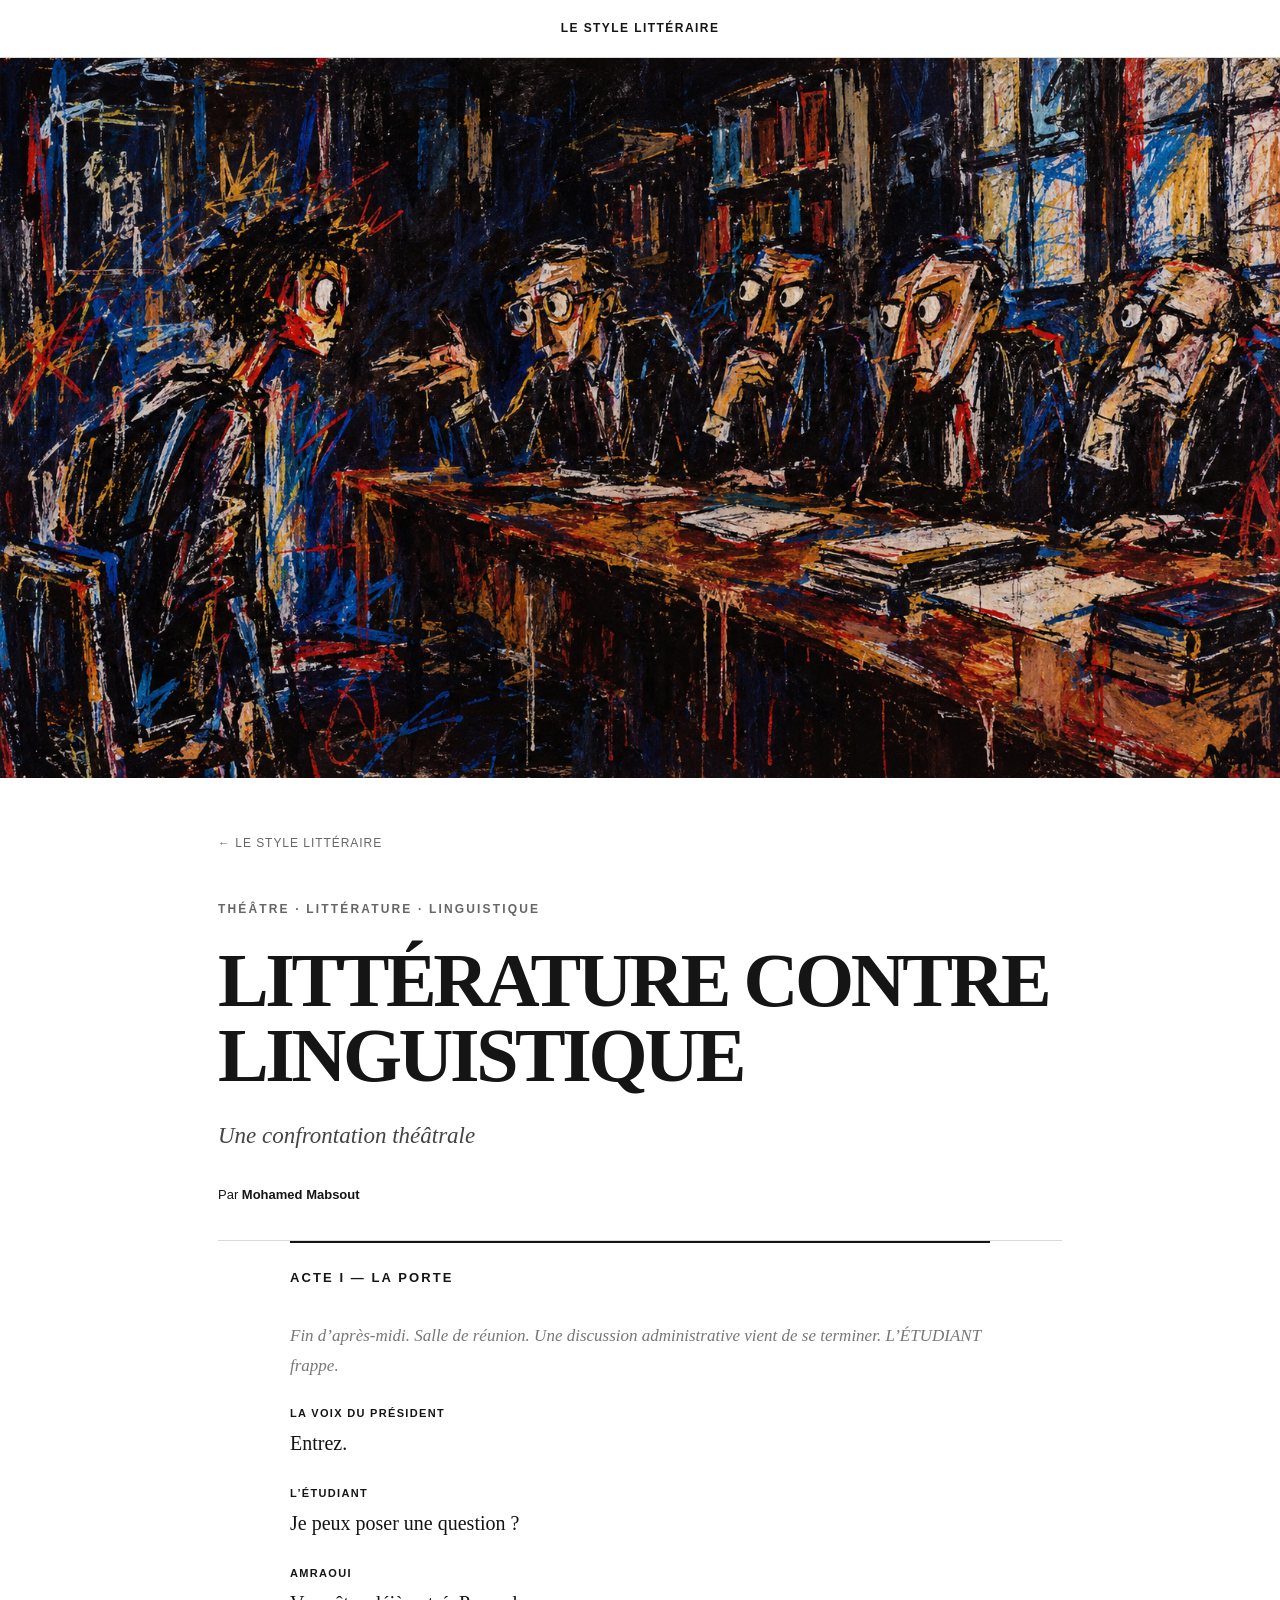
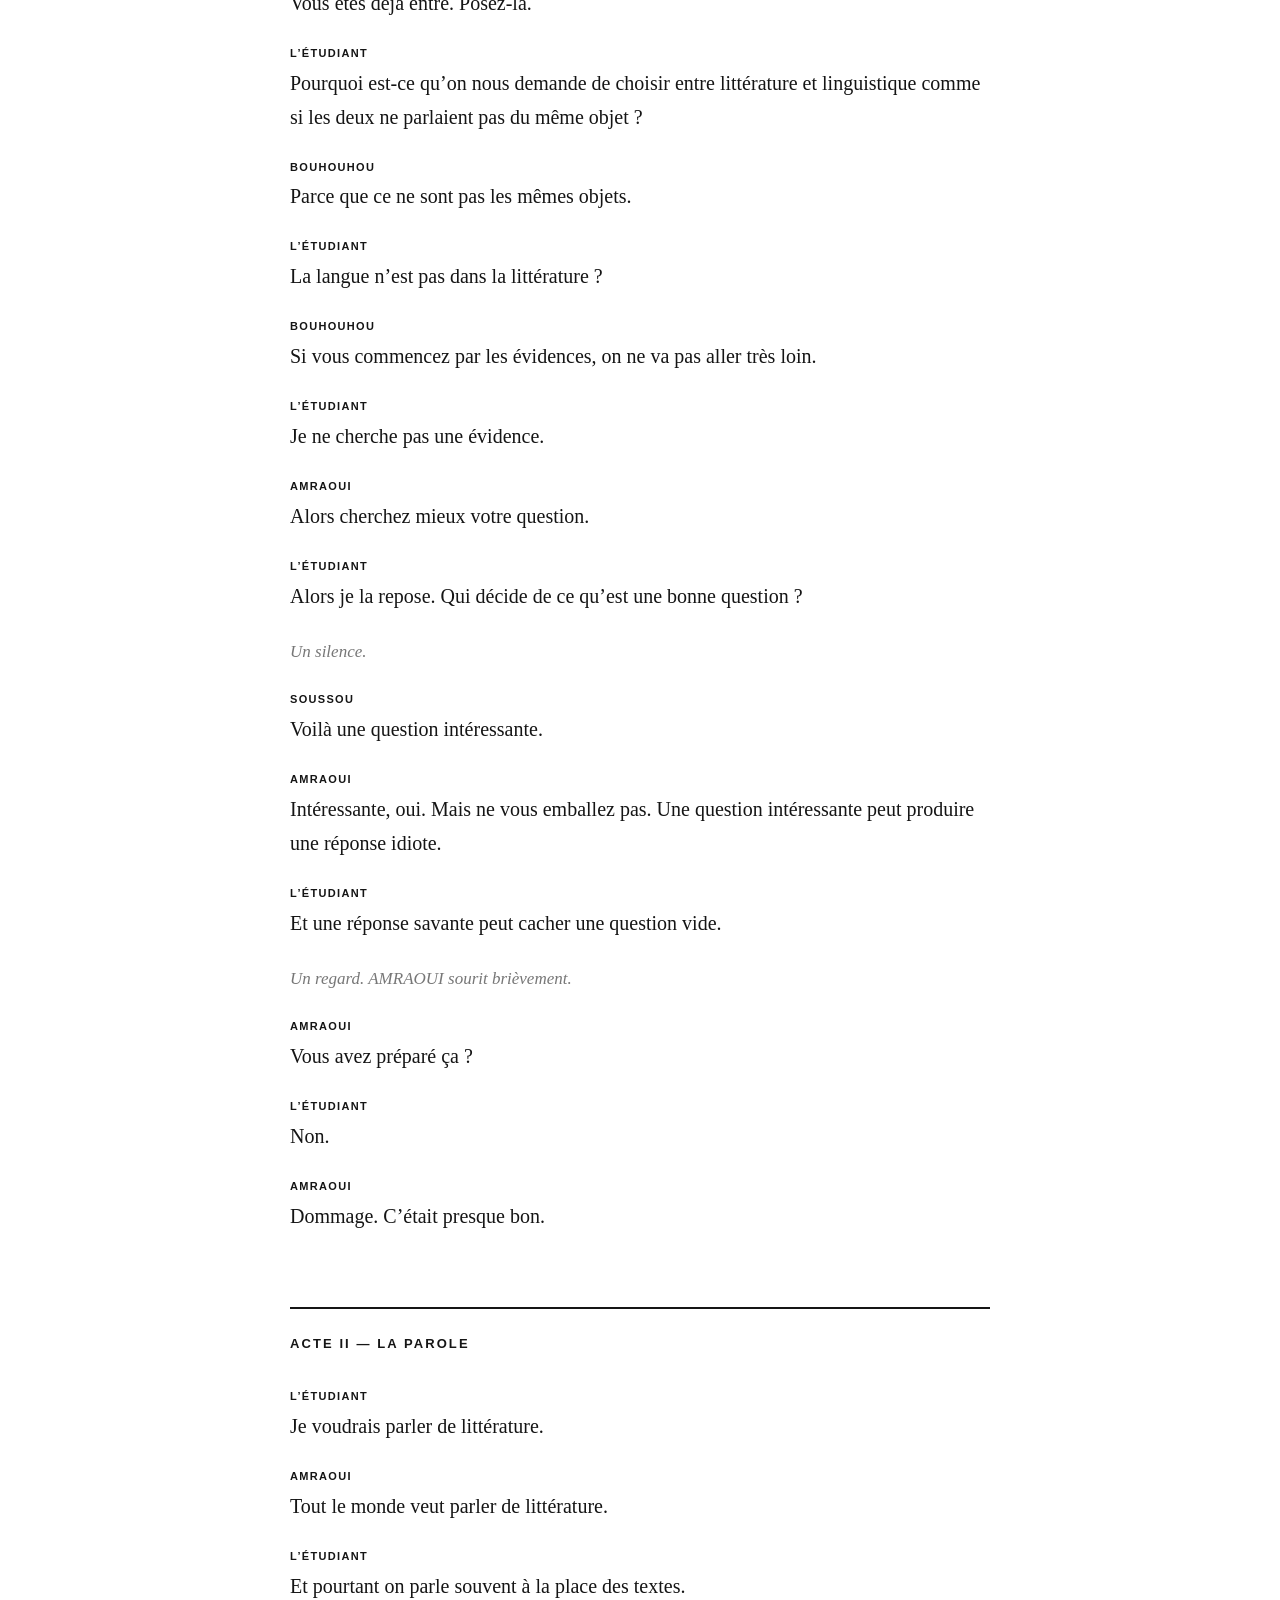
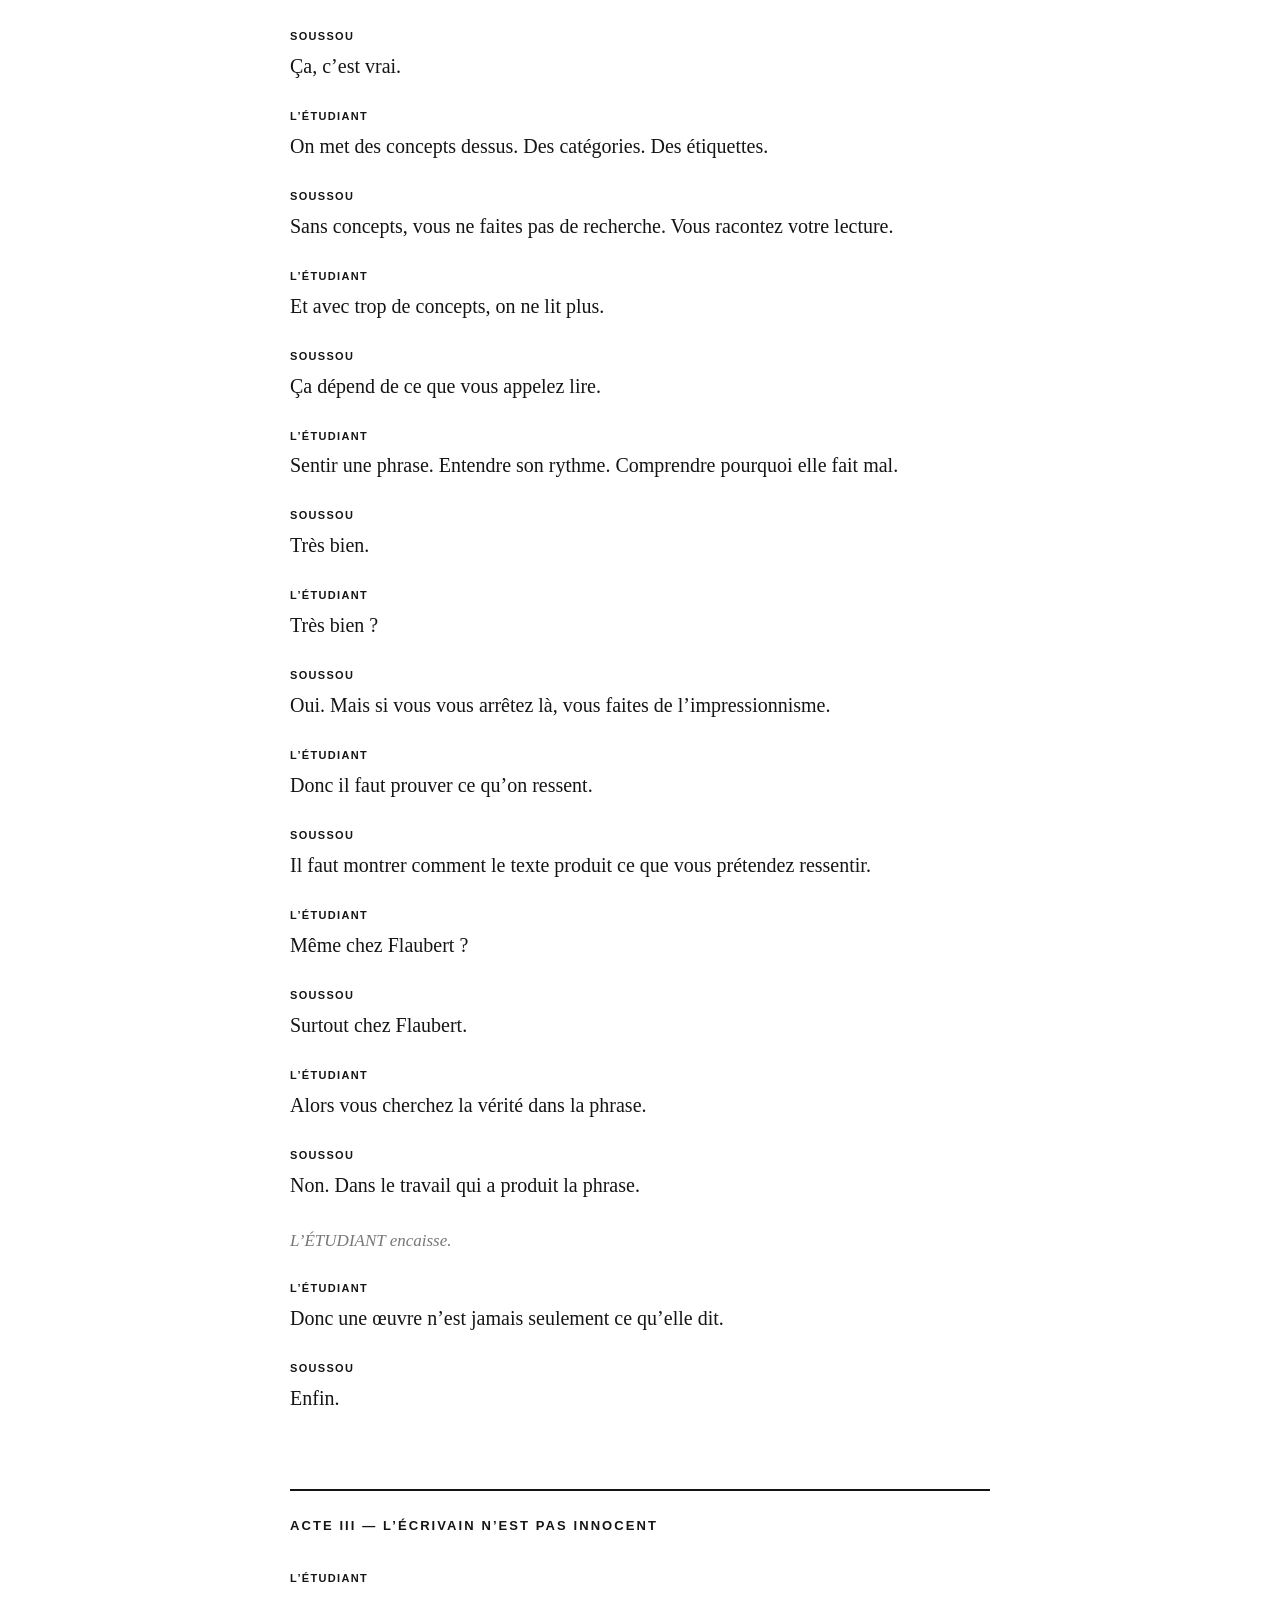
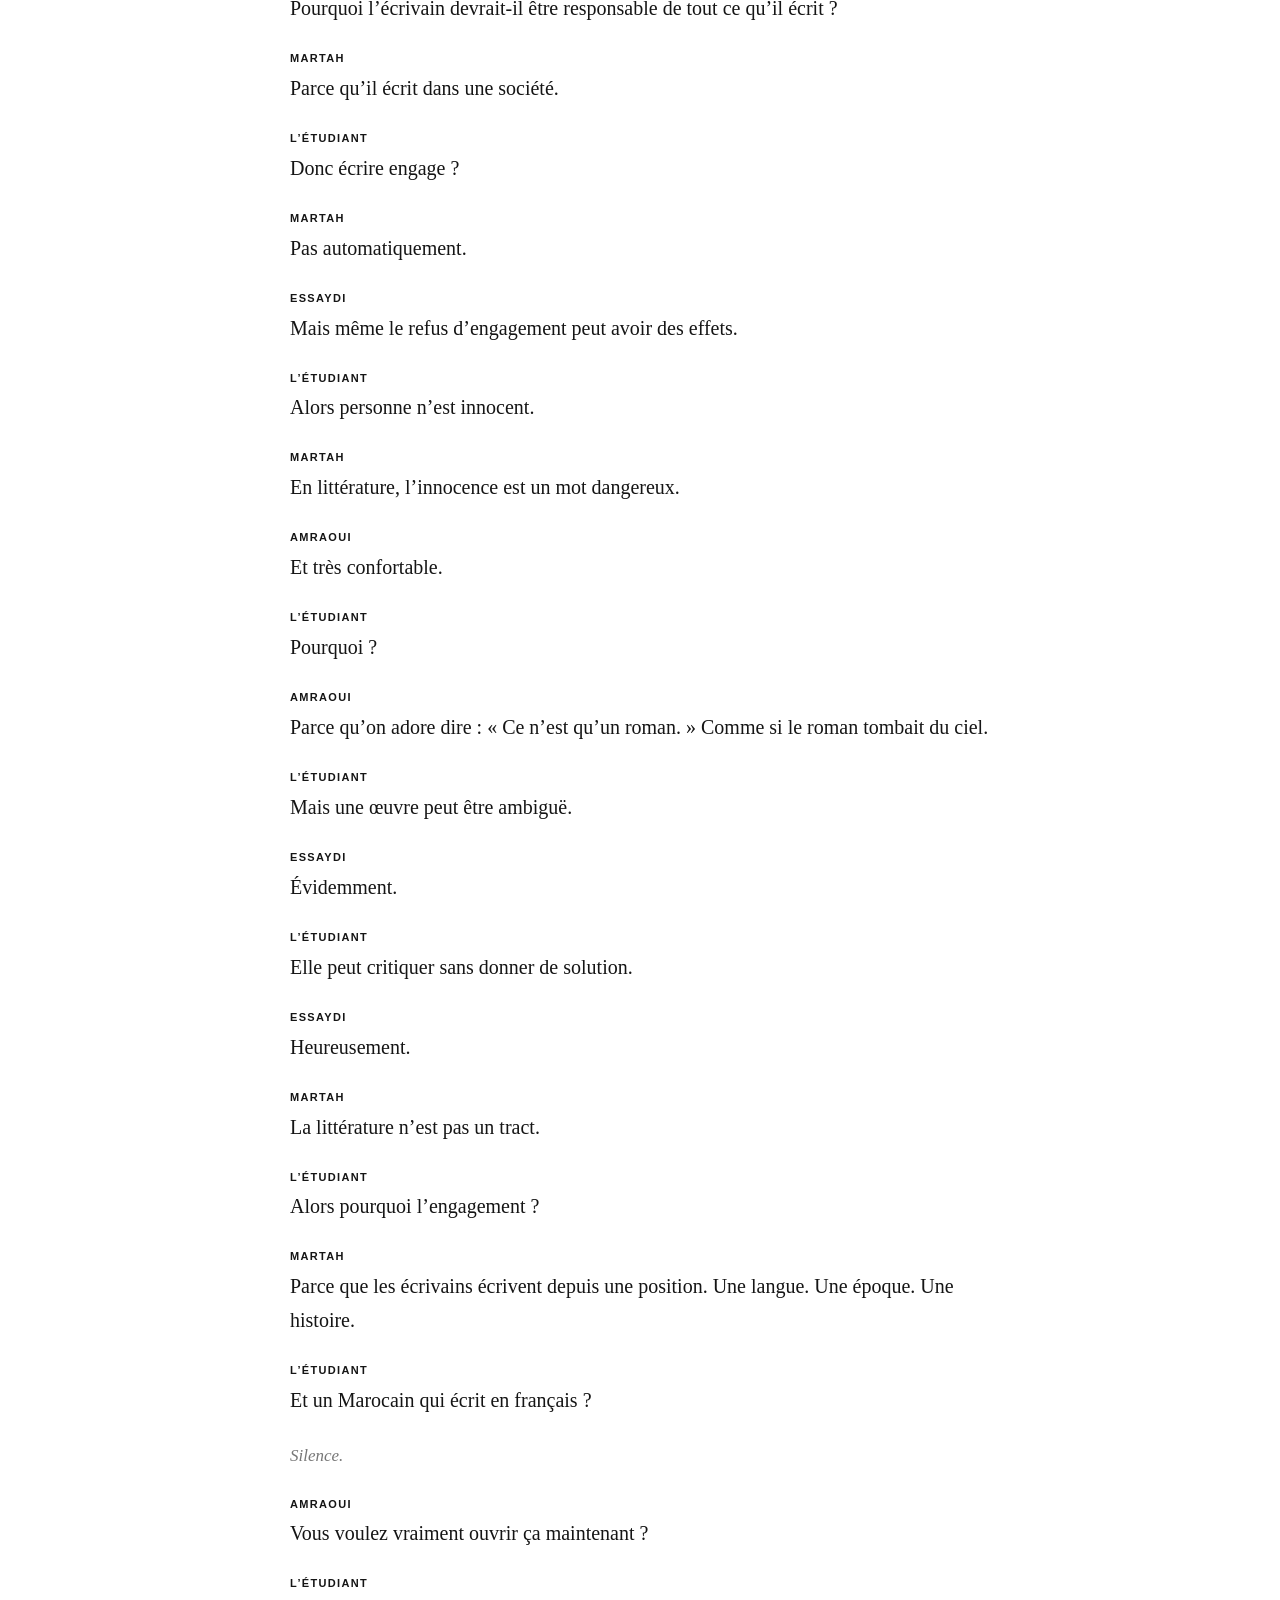
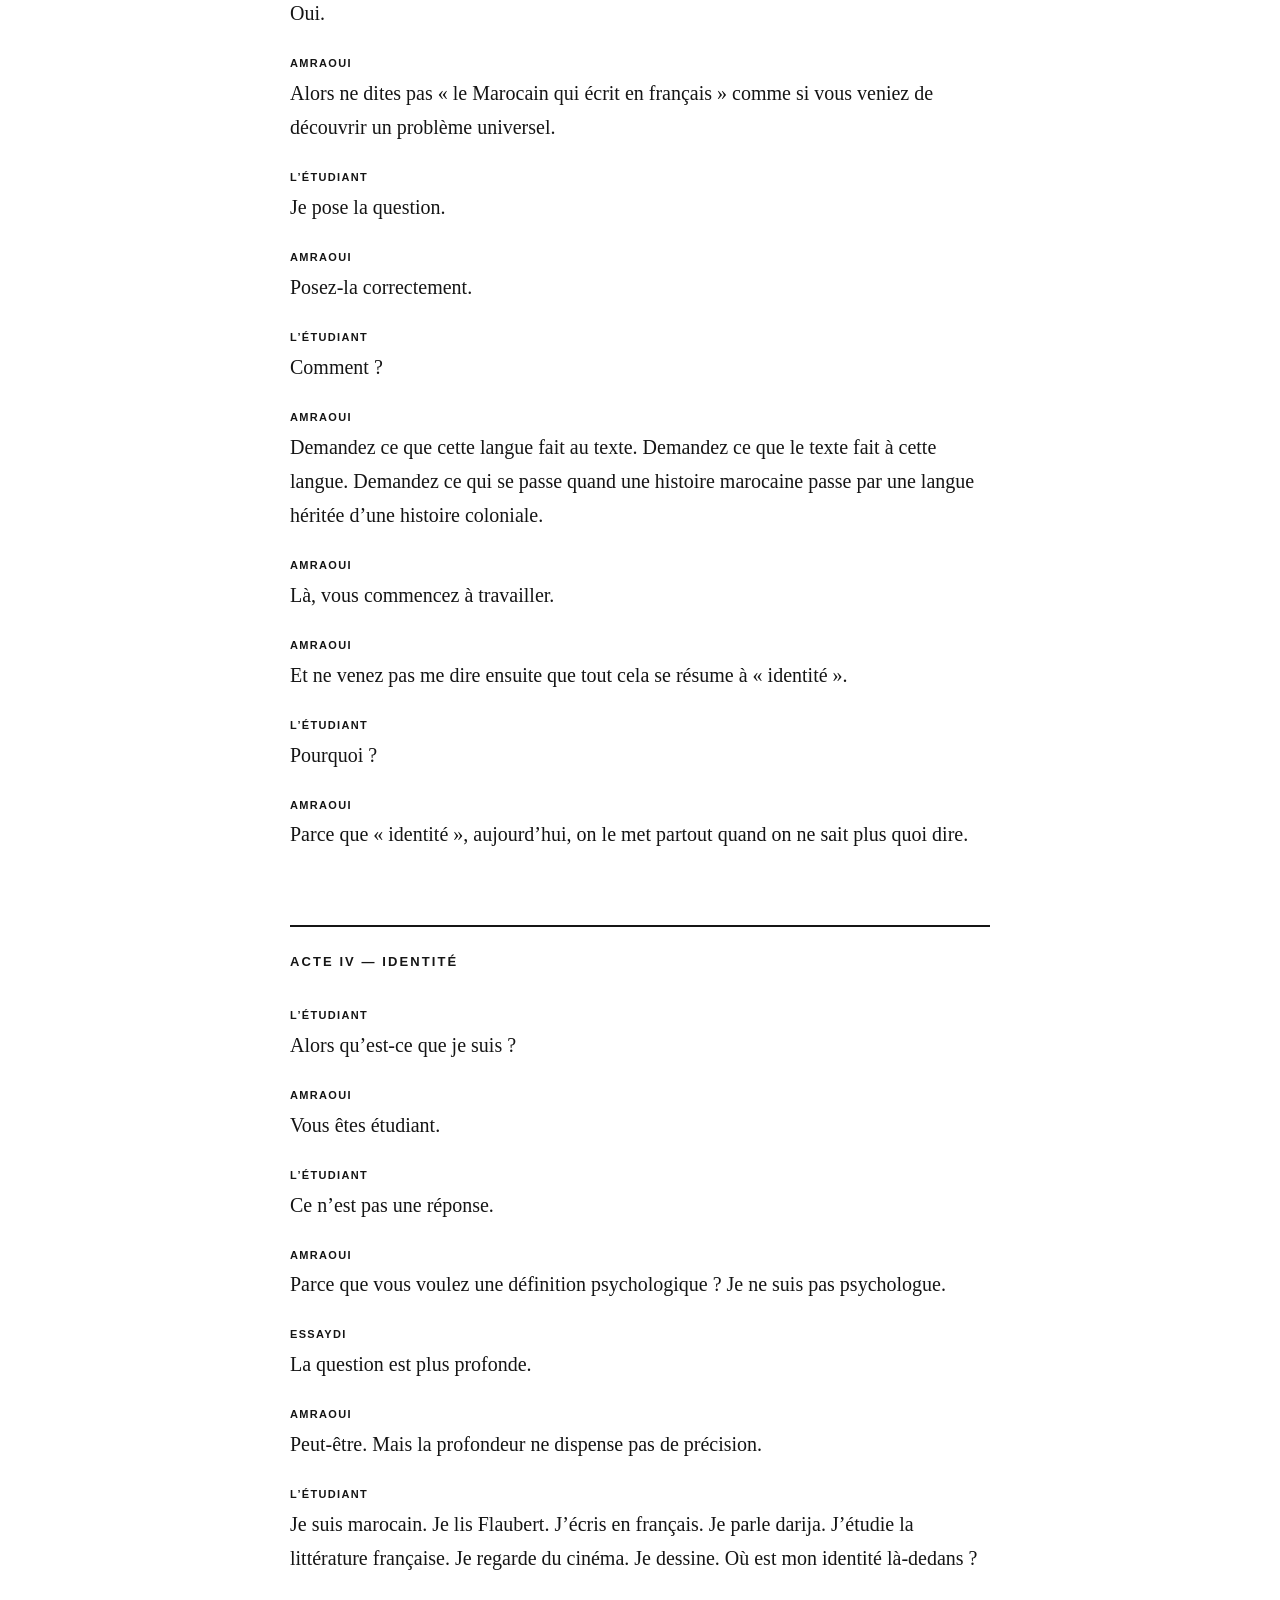
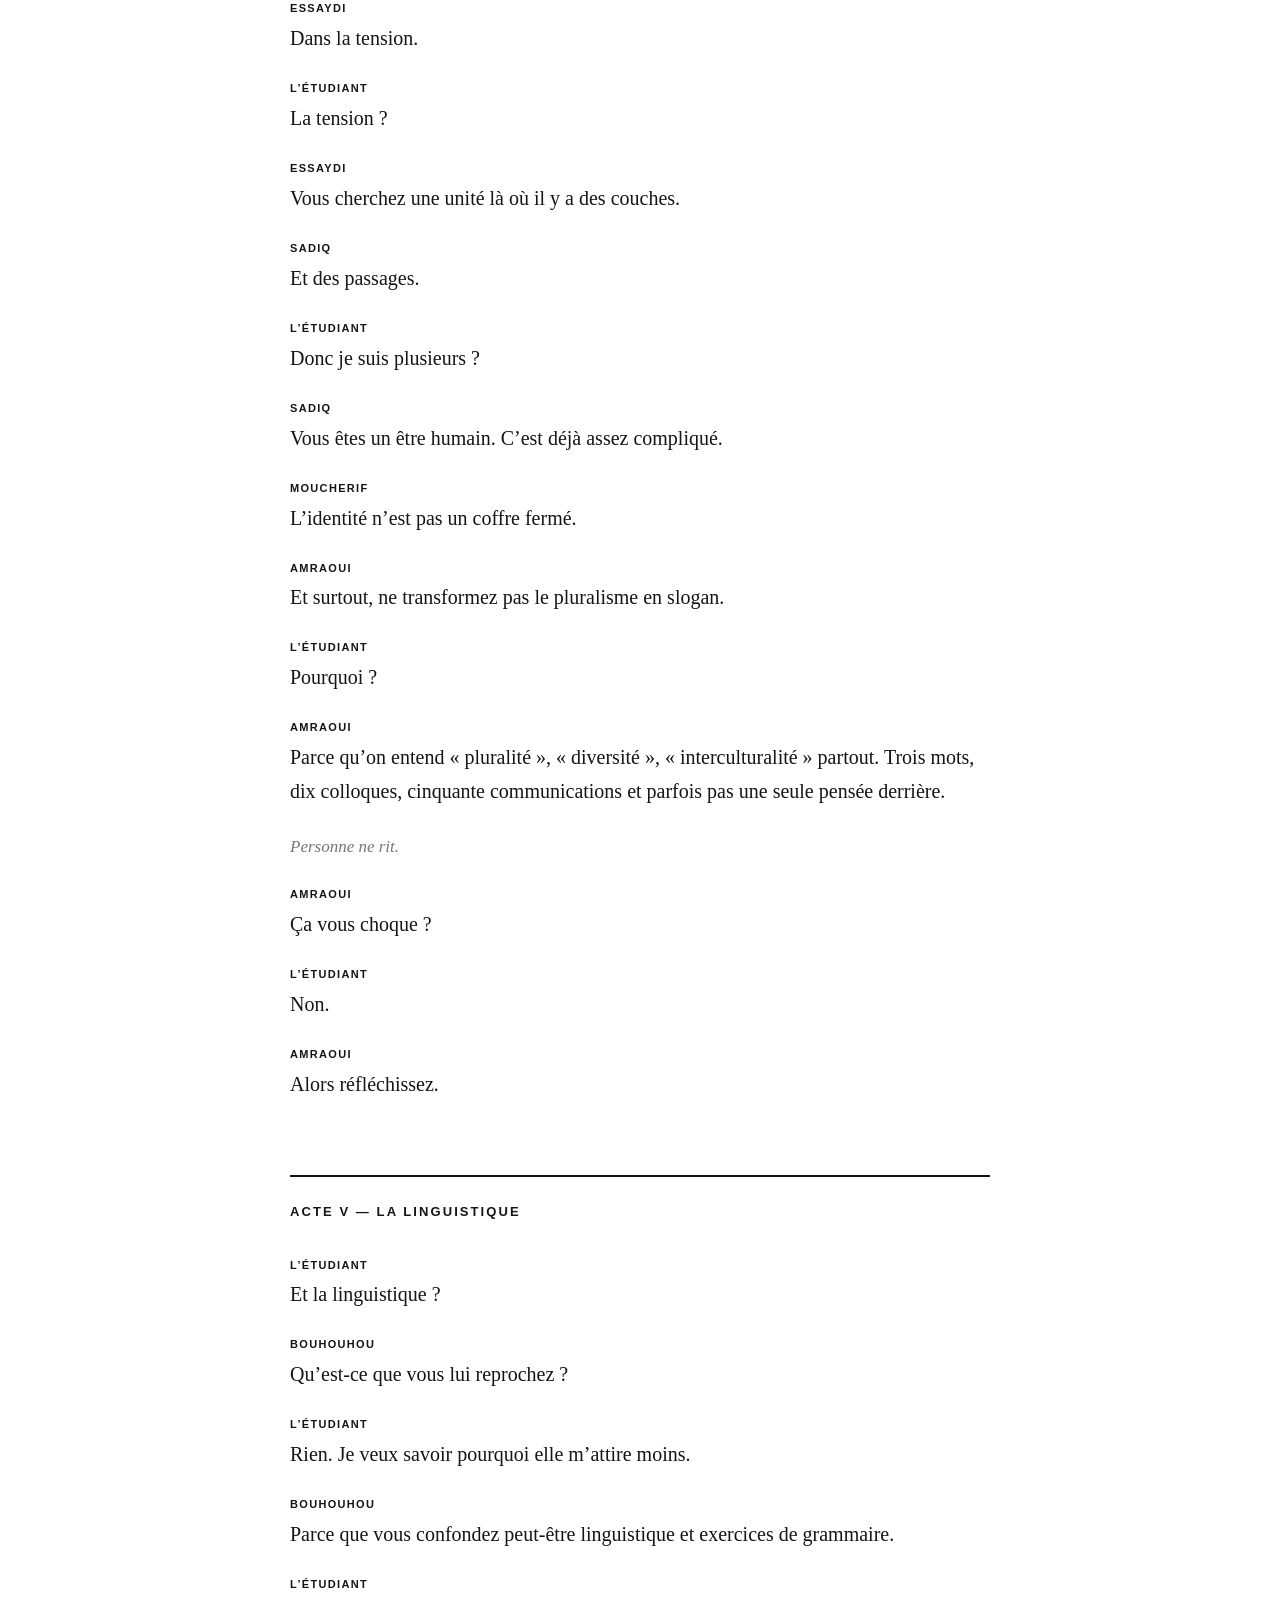
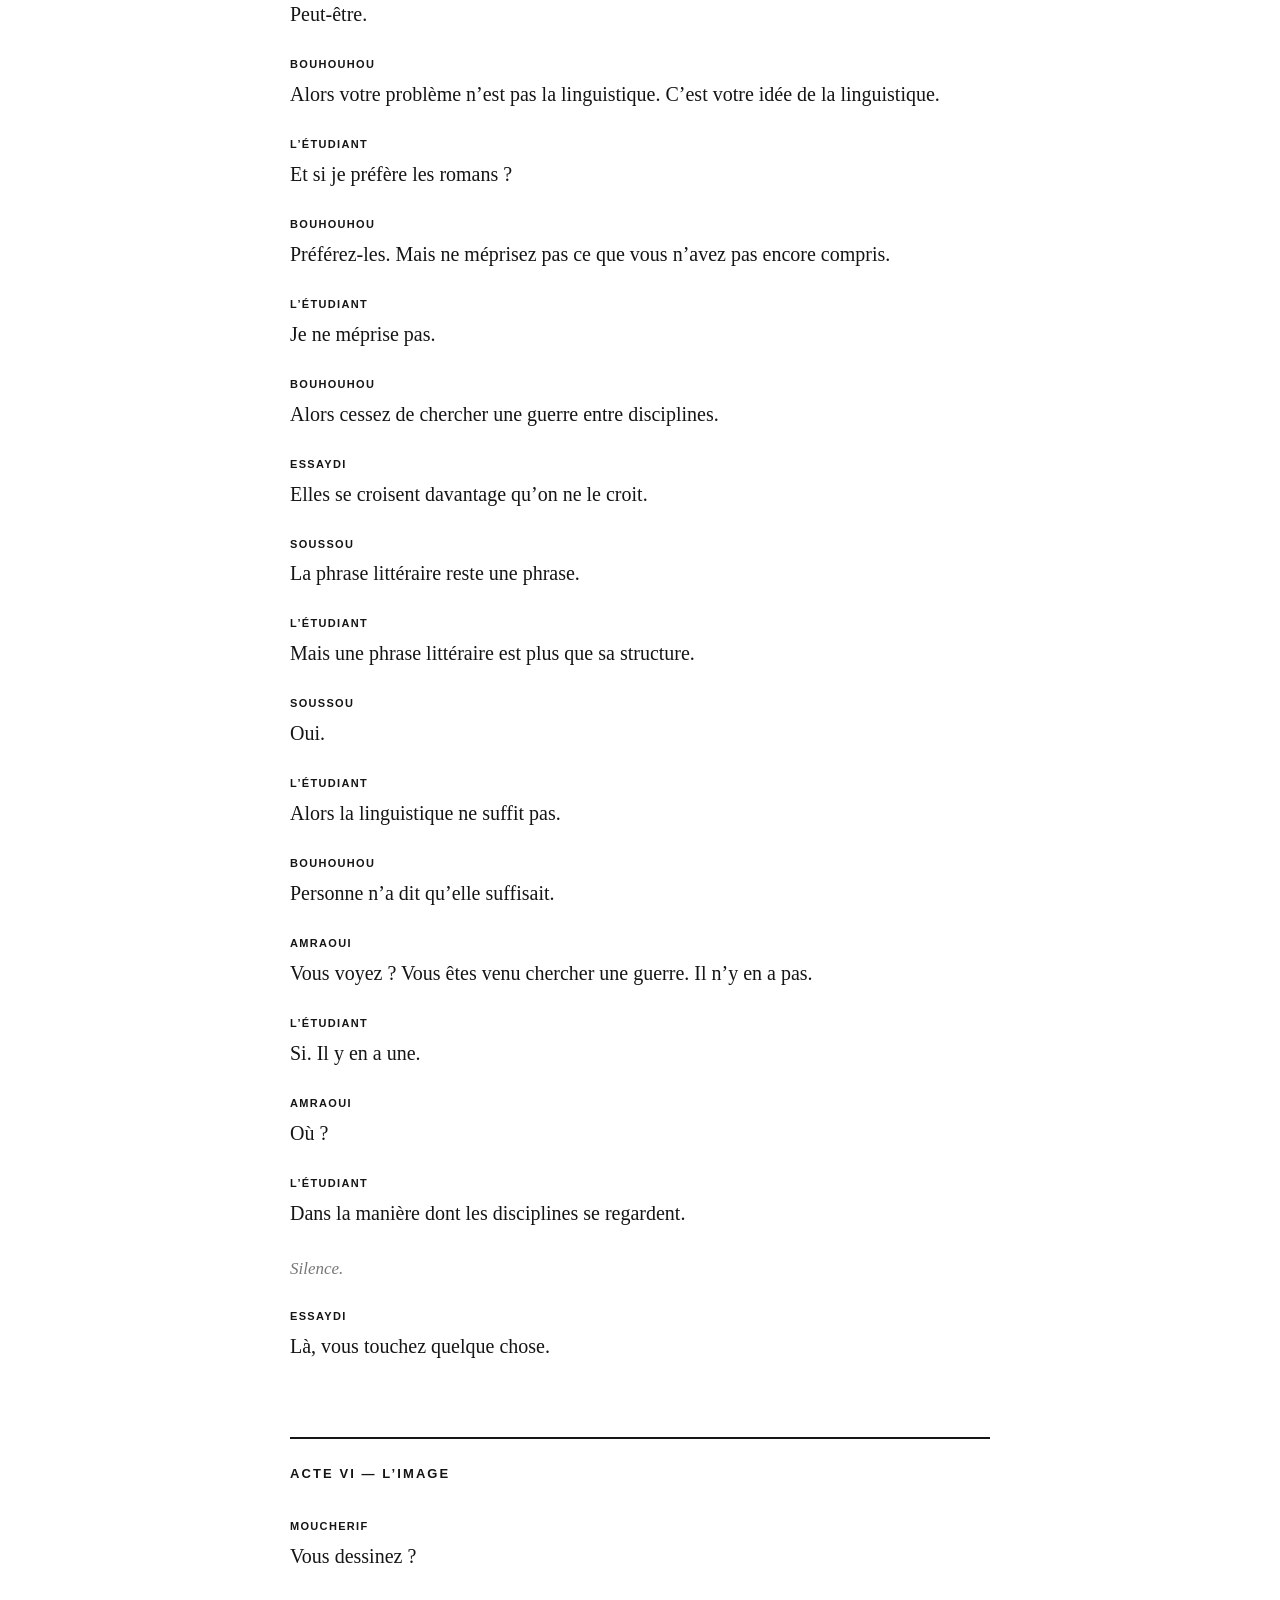
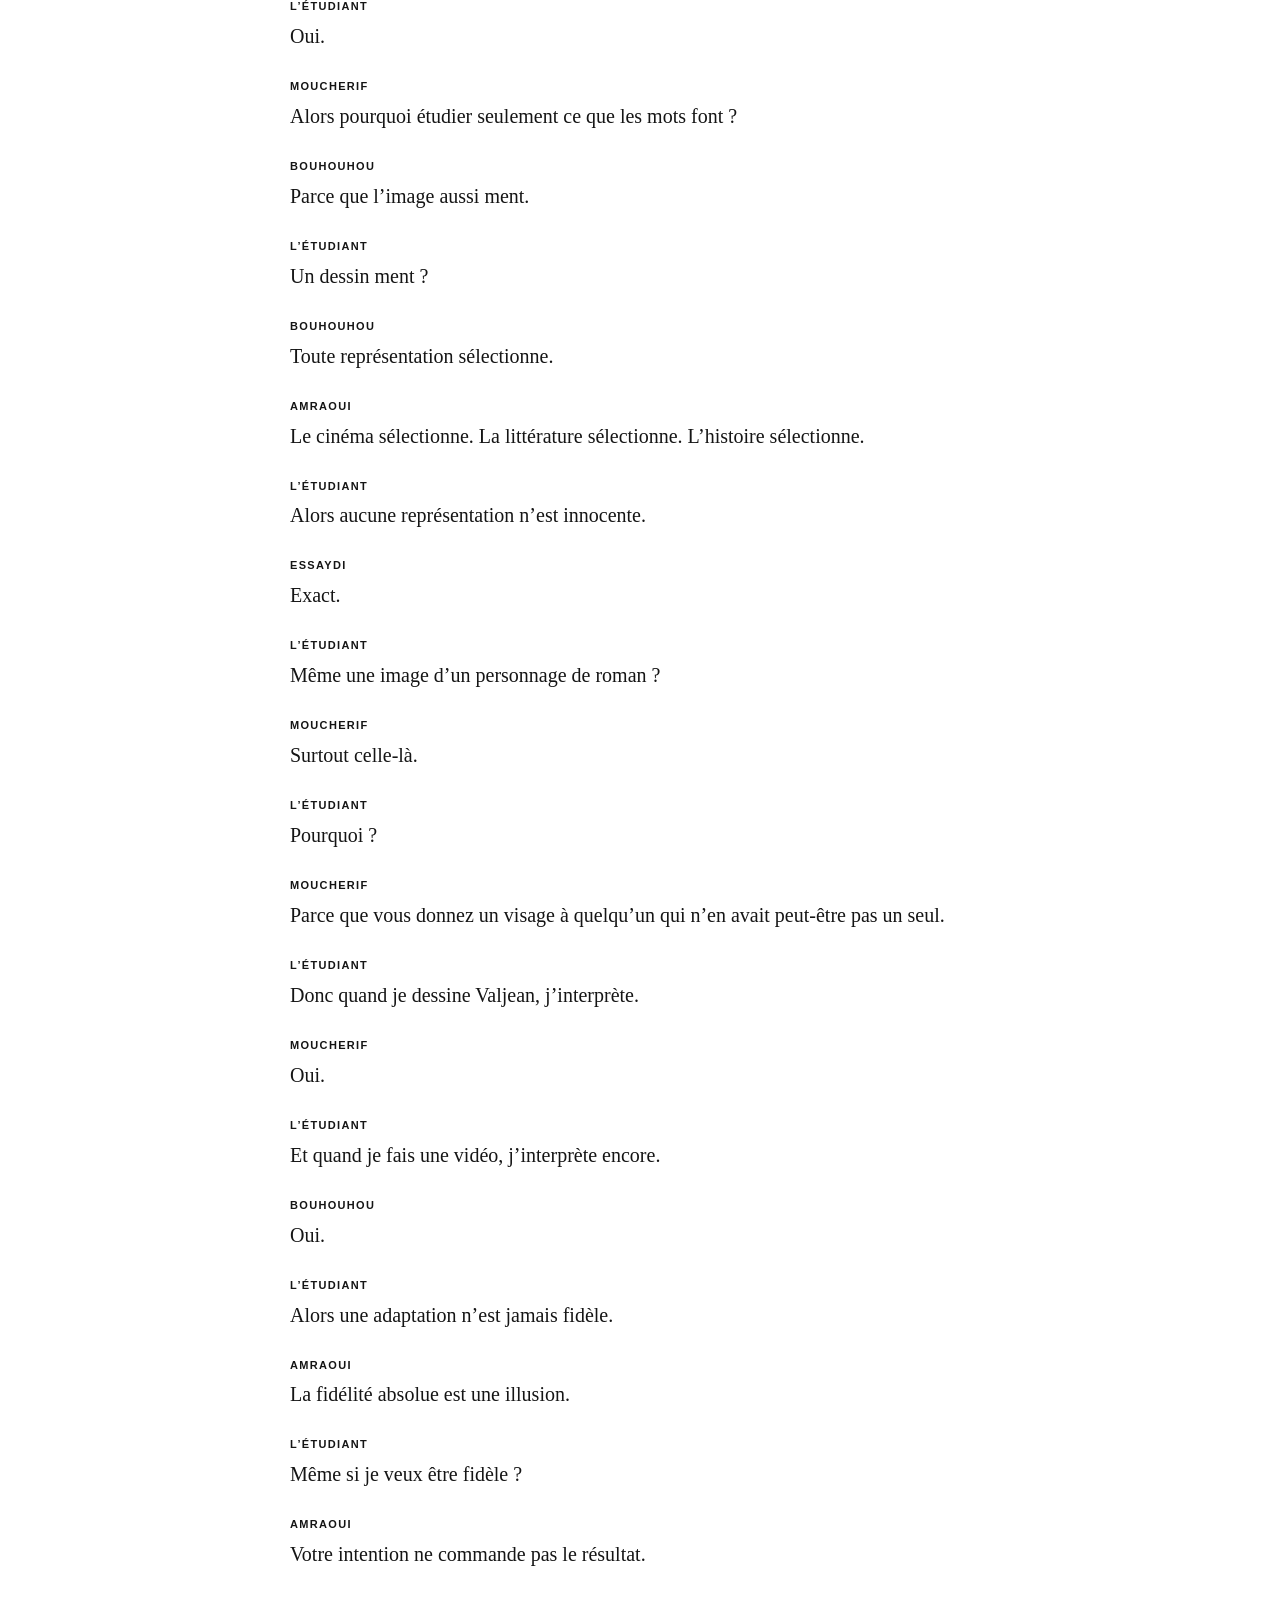
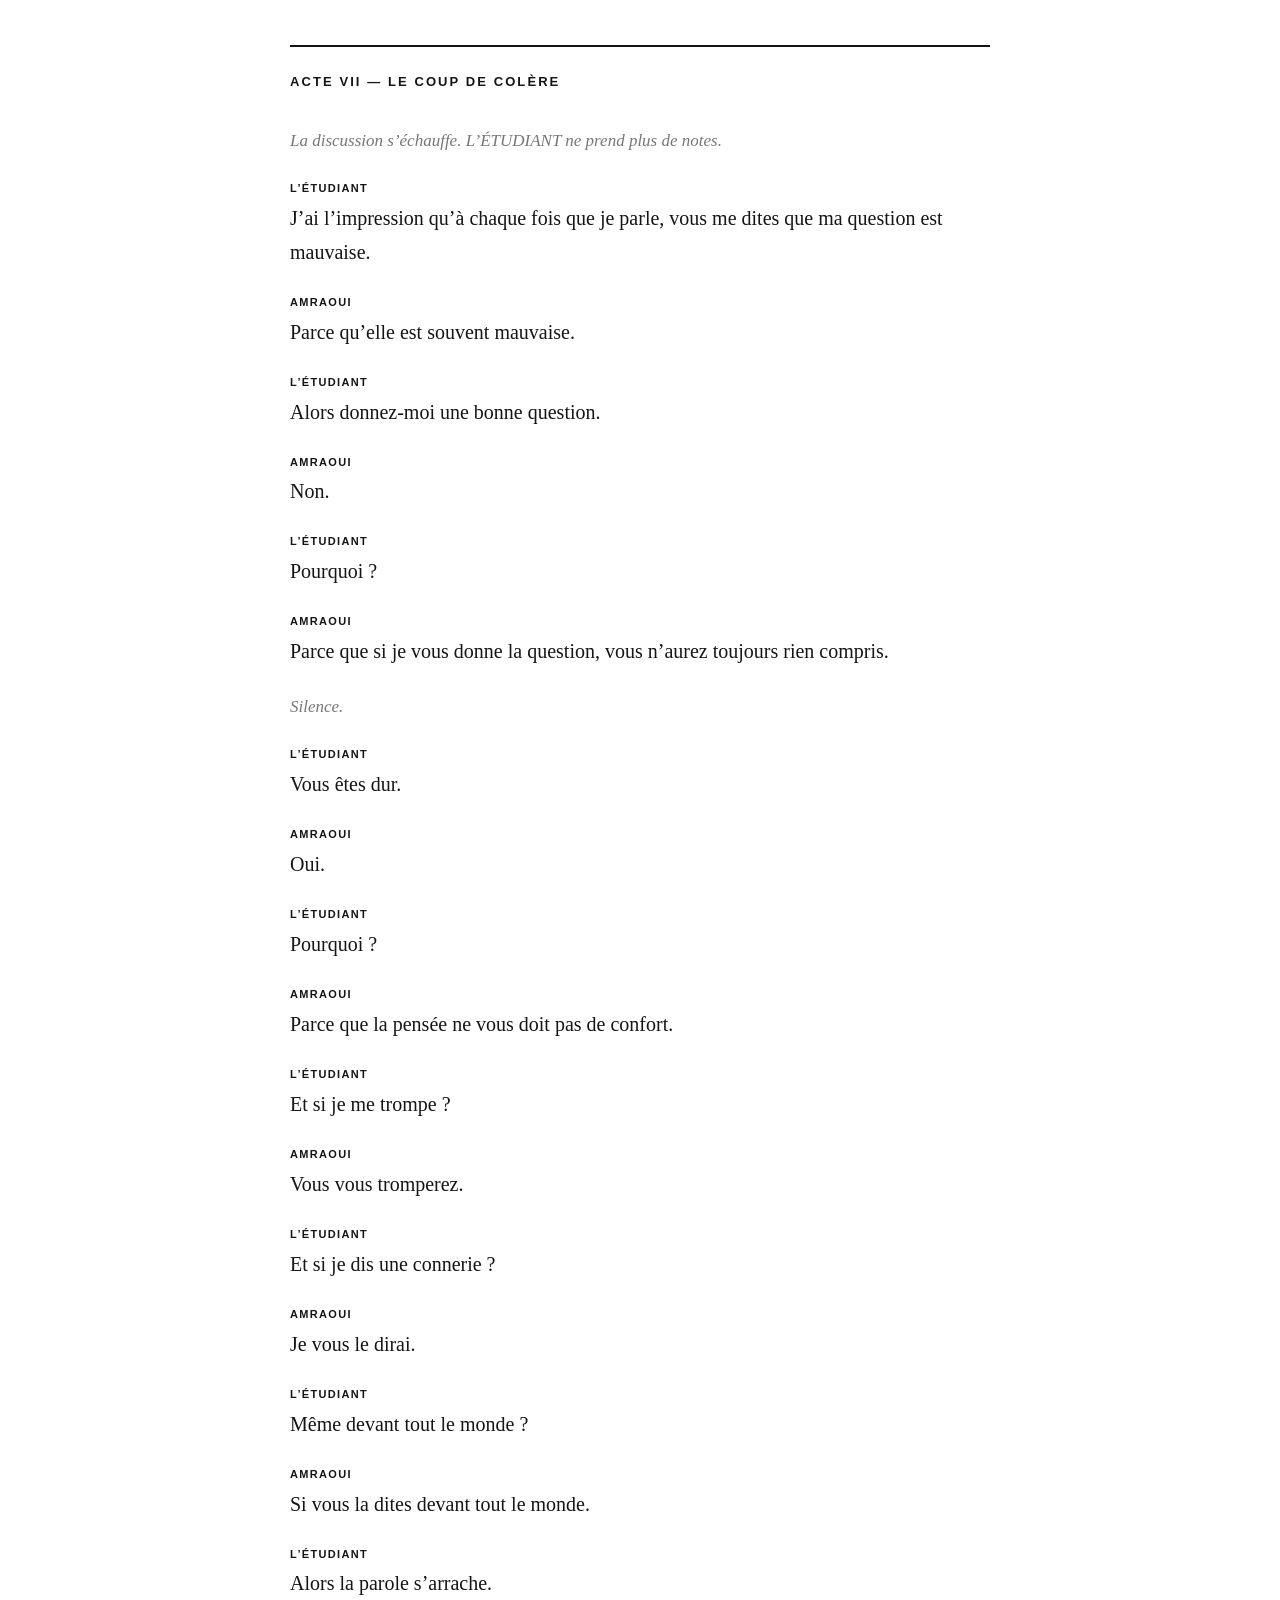
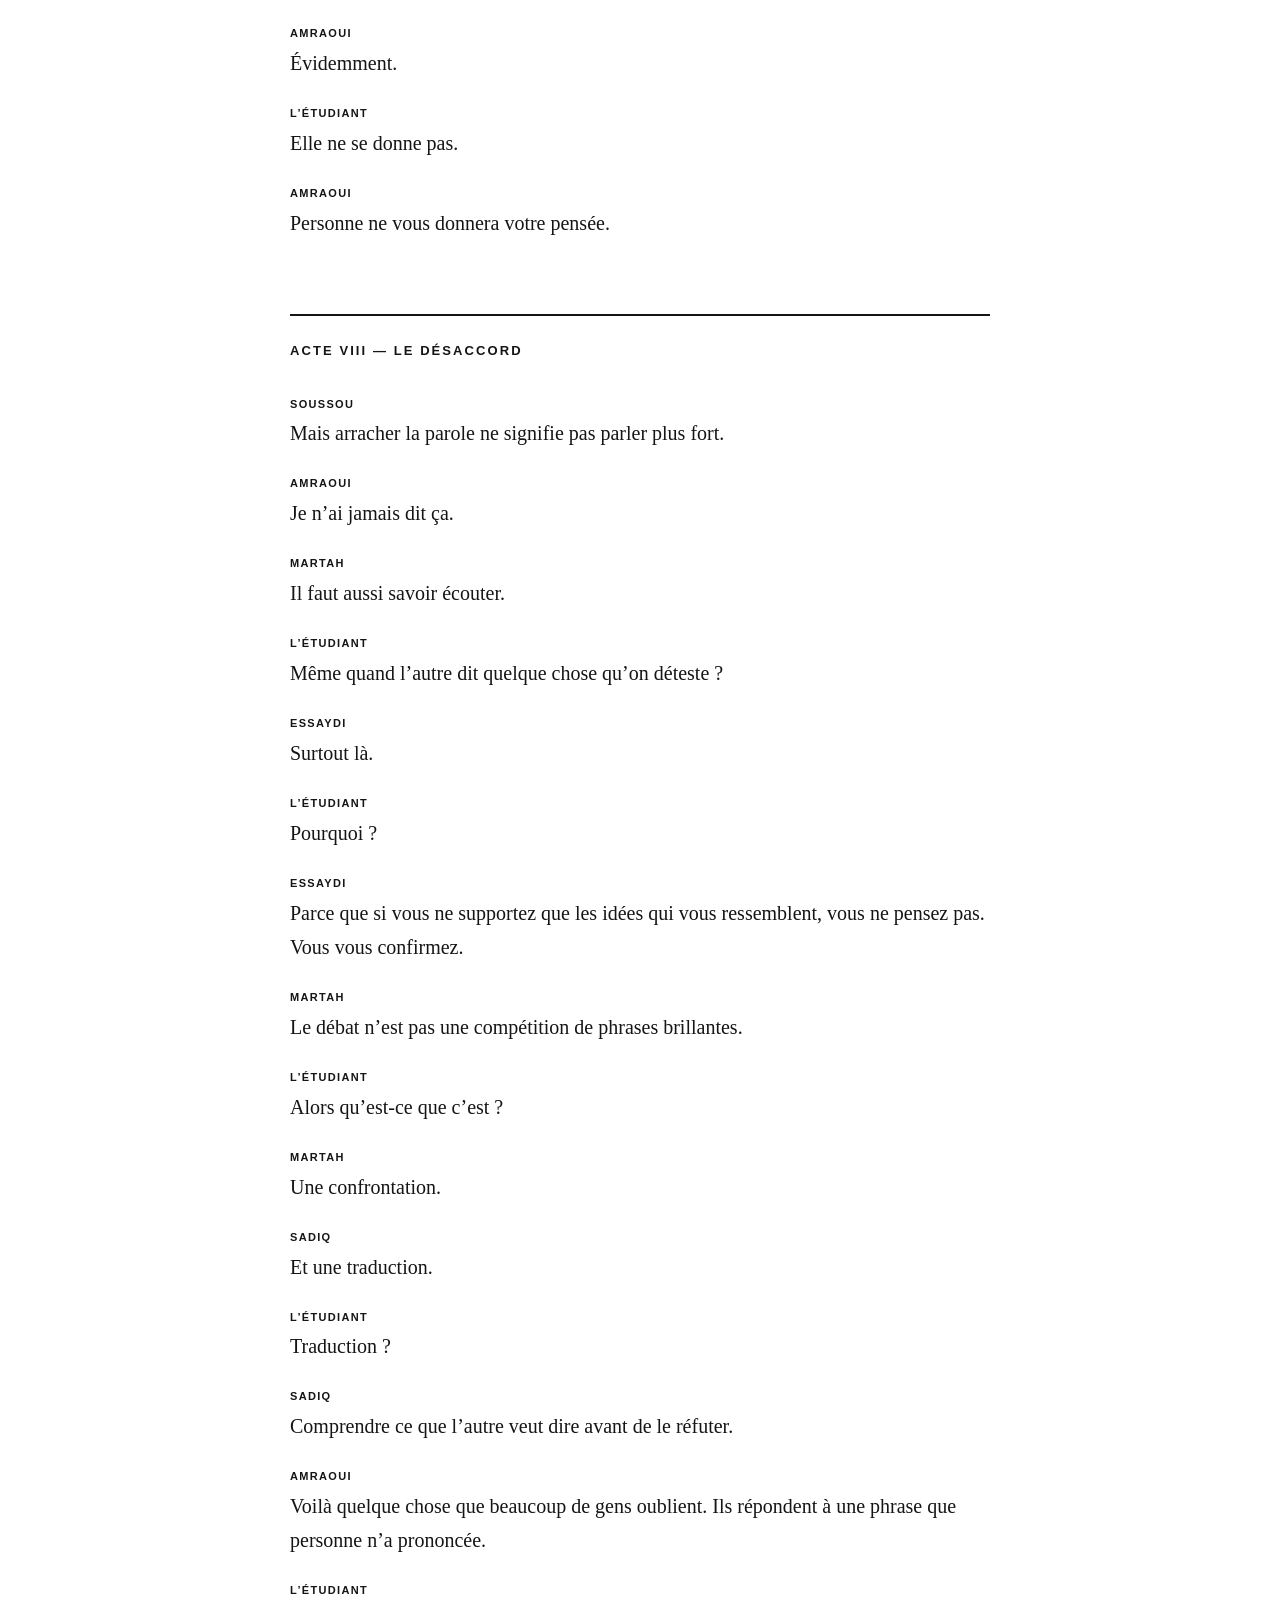
==== commit 0224bac5: "piece.html" ====
--- a/piece.html
+++ b/piece.html
@@ -44,6 +44,20 @@
     font-size: 12px;
     font-weight: 700;
     letter-spacing: .12em;
+}
+
+/* IMAGE PRINCIPALE */
+
+.play-cover {
+    width: 100%;
+    margin: 0;
+    padding: 0;
+}
+
+.play-cover img {
+    width: 100%;
+    height: auto;
+    display: block;
 }
 
 /* ARTICLE */
@@ -233,6 +247,13 @@
     LE STYLE LITTÉRAIRE
 </header>
 
+<!-- GRANDE IMAGE DE UNE -->
+
+<div class="play-cover">
+    <img src="piece-theatre.png"
+         alt="LITTÉRATURE CONTRE LINGUISTIQUE — Une confrontation théâtrale">
+</div>
+
 <main class="article">
 
 <a href="index.html" class="back-link">
@@ -1811,9 +1832,6 @@
 </div>
 </div>
 
-<div class="final-line">
-« La parole ne se donne pas. Elle s’arrache — mais il faut ensuite répondre de ce qu’on en fait. »
-</div>
 
 <div class="stage">
 Noir.
@@ -1829,4 +1847,6 @@
 </main>
 
 </body>
-  </html>
+    </html>
+
+    <a href="index.html">← Retour au site</a>
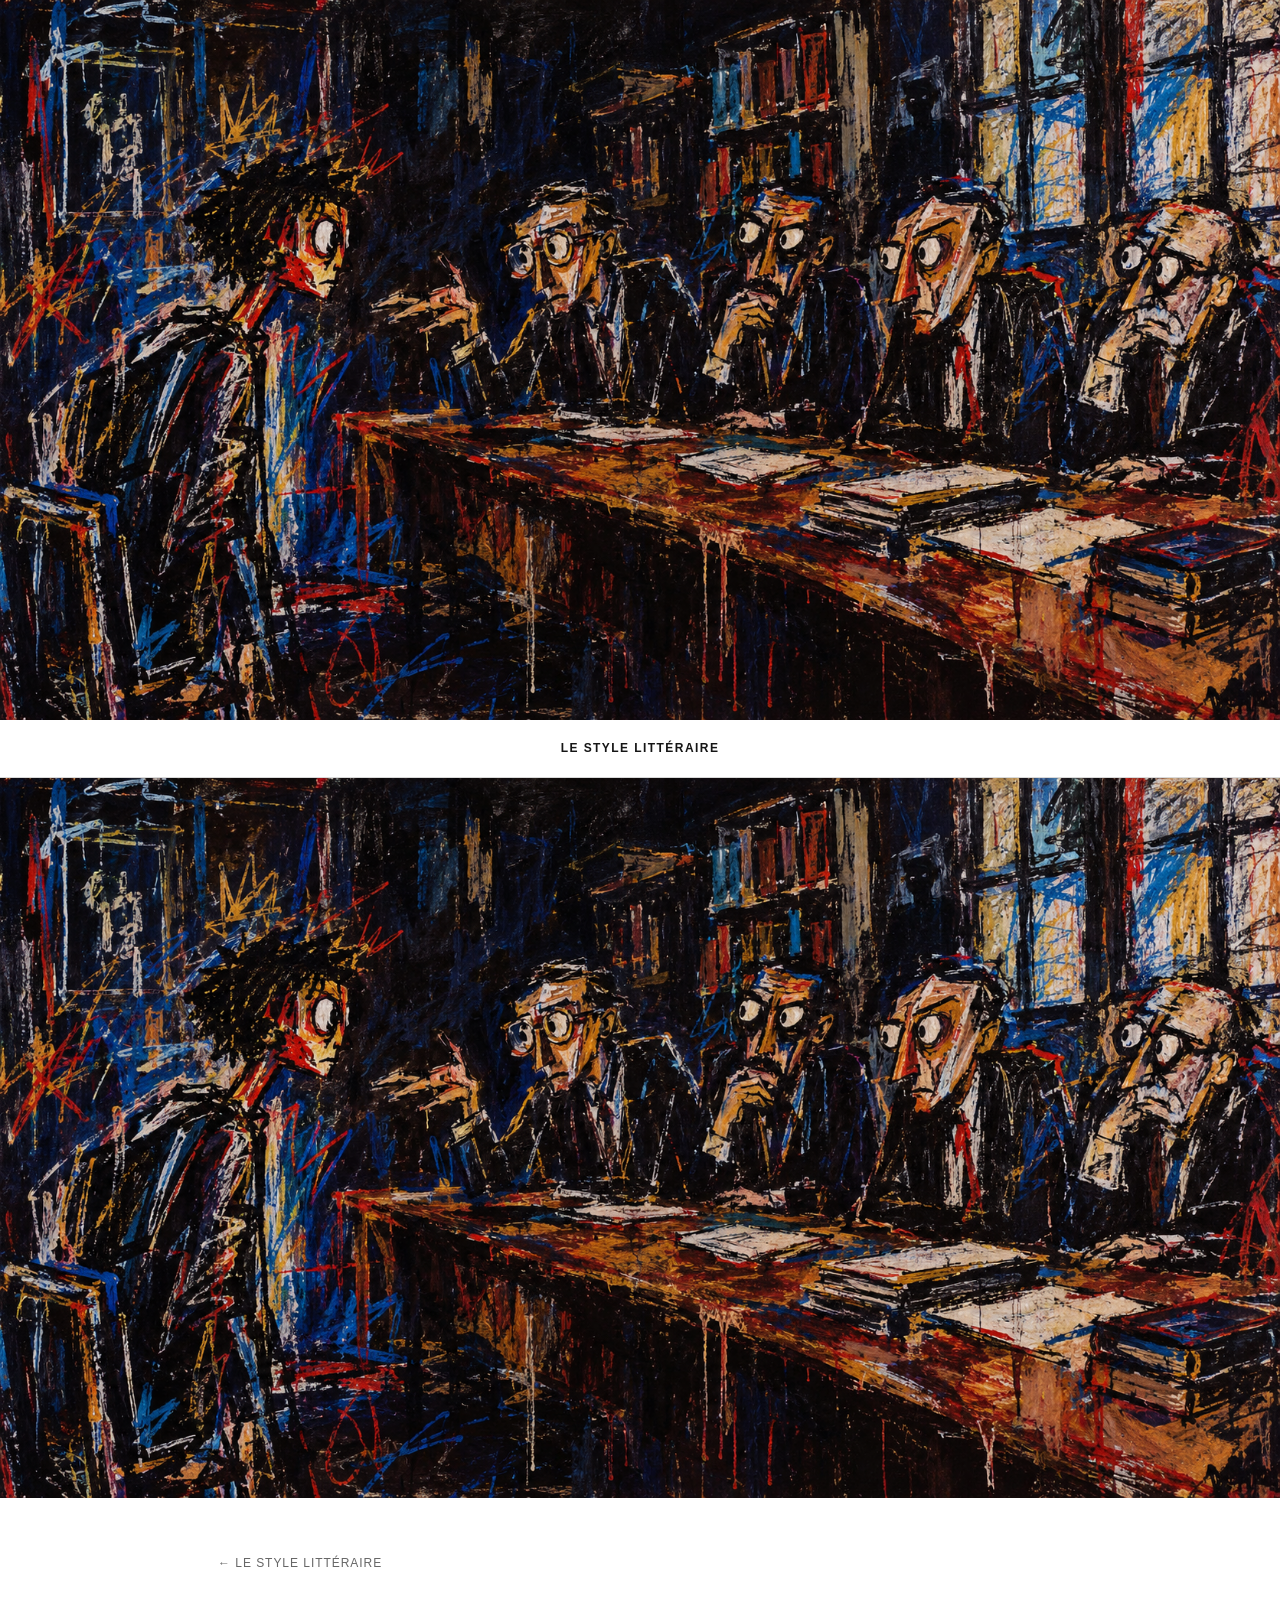
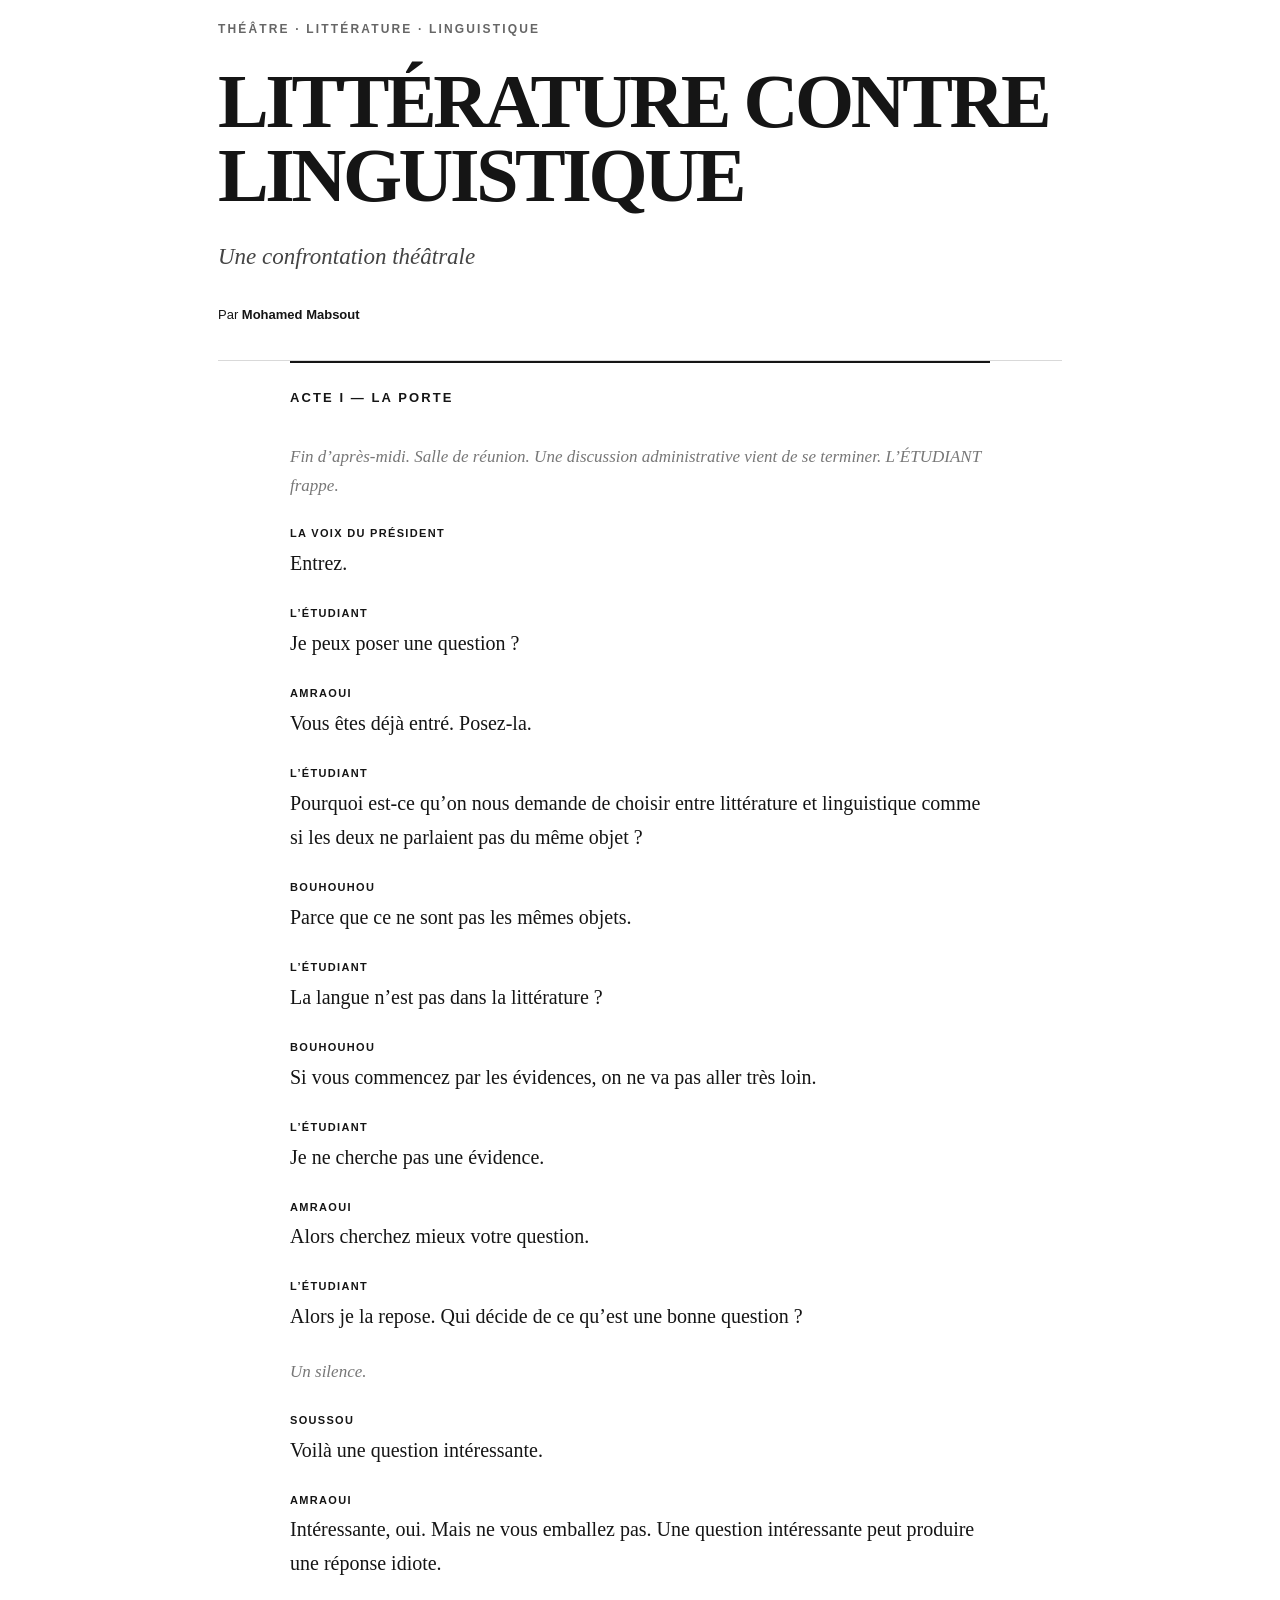
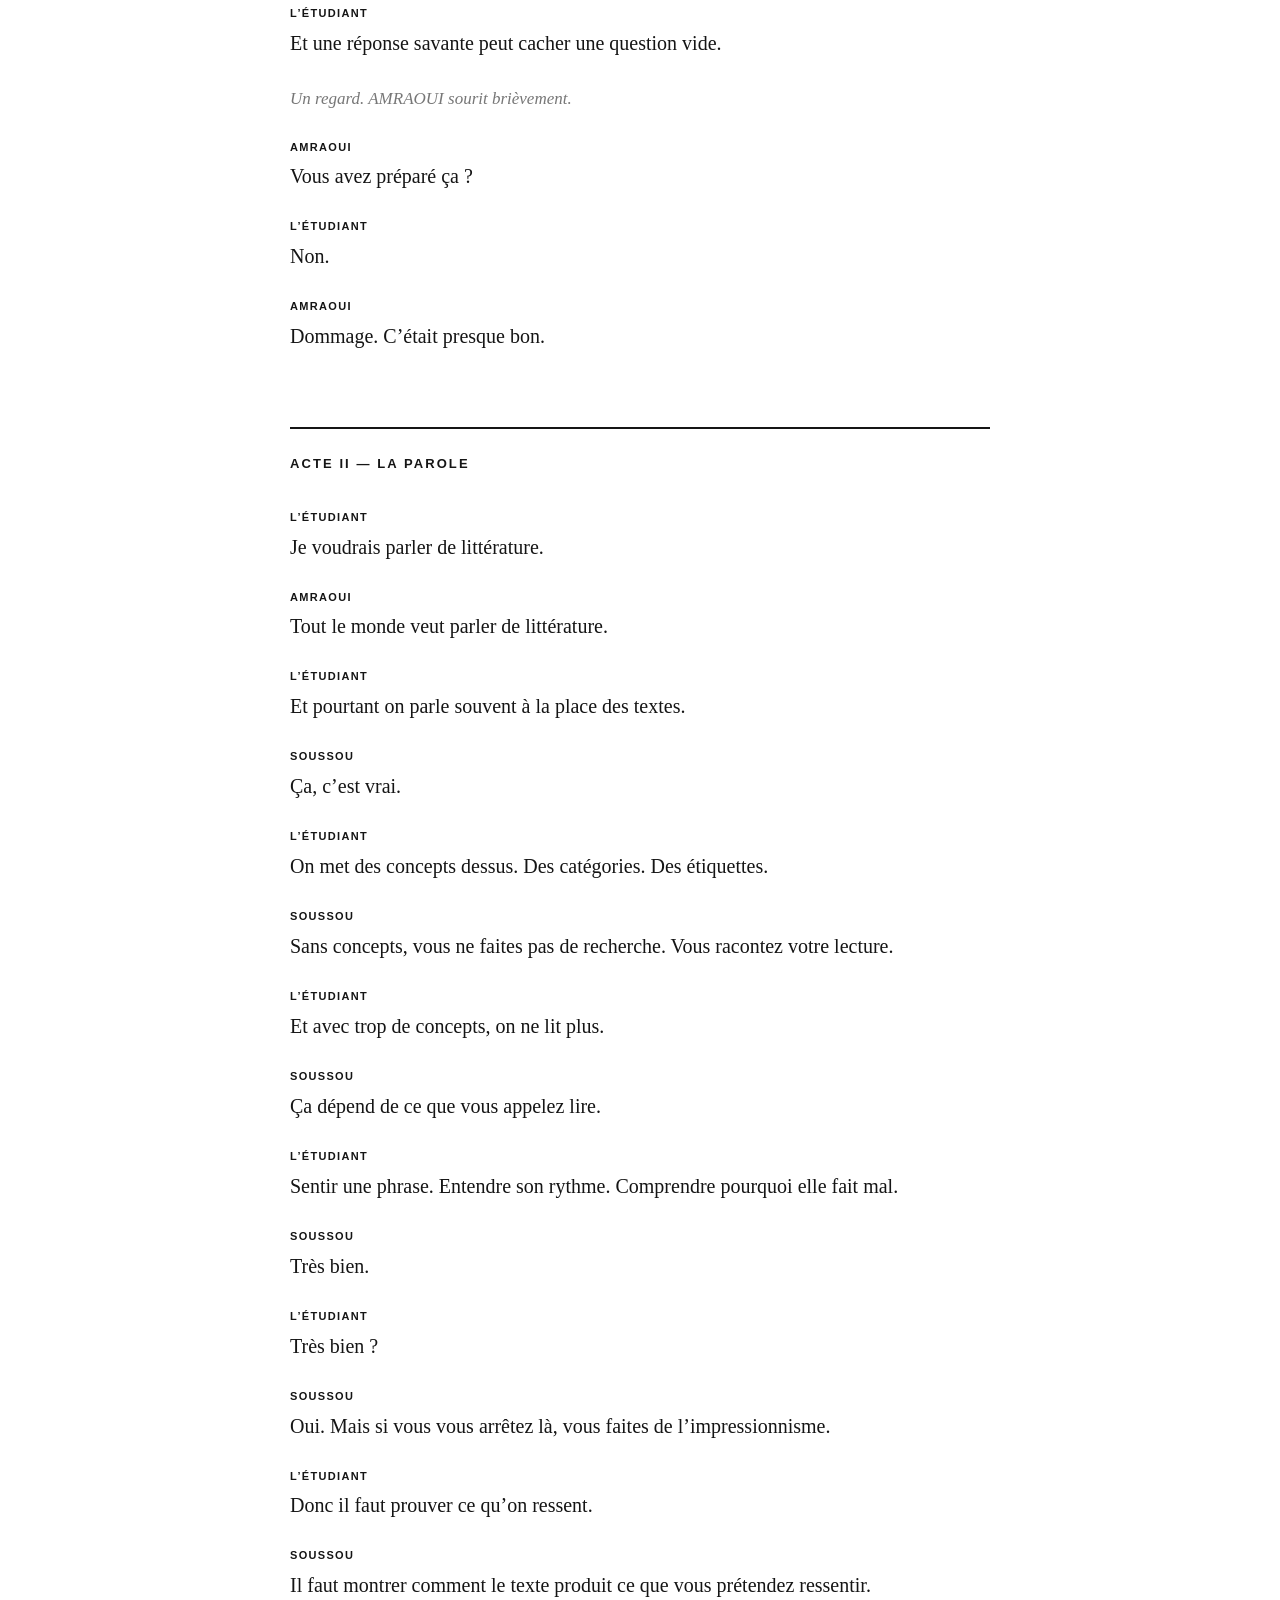
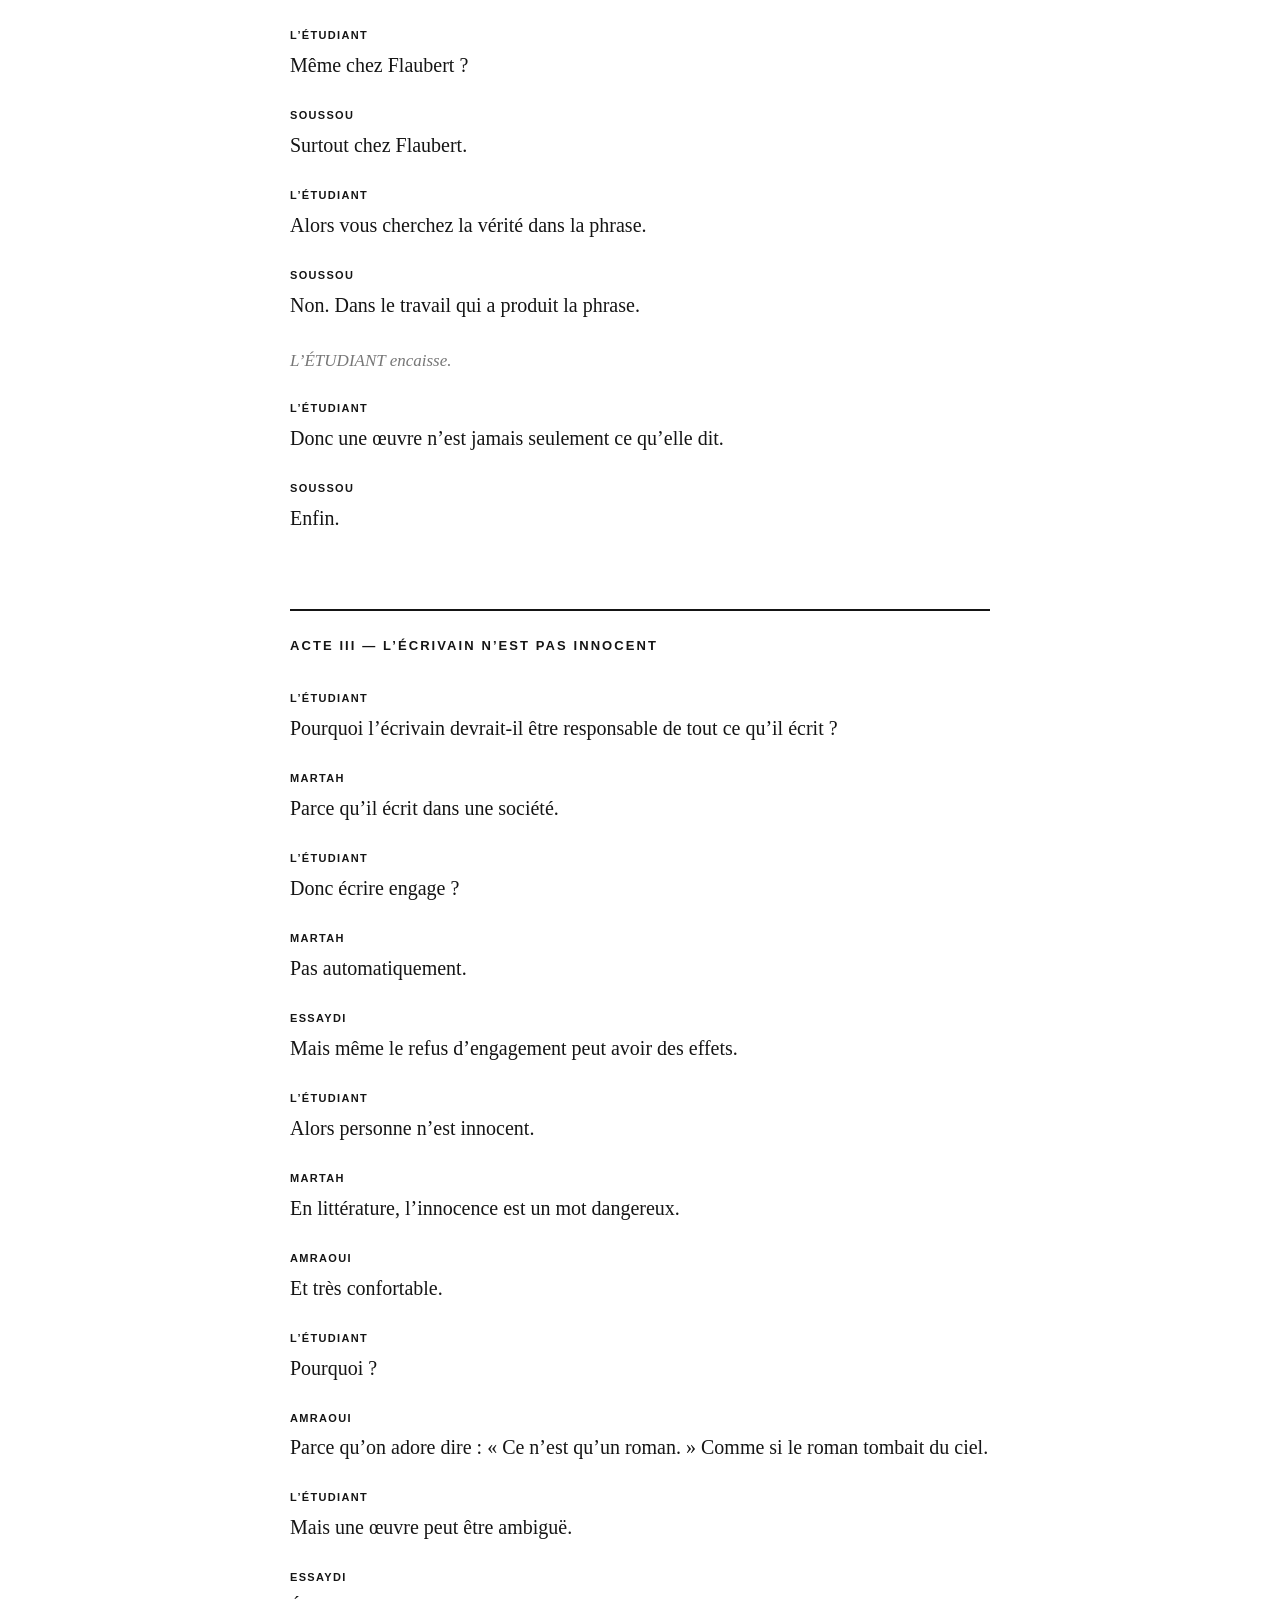
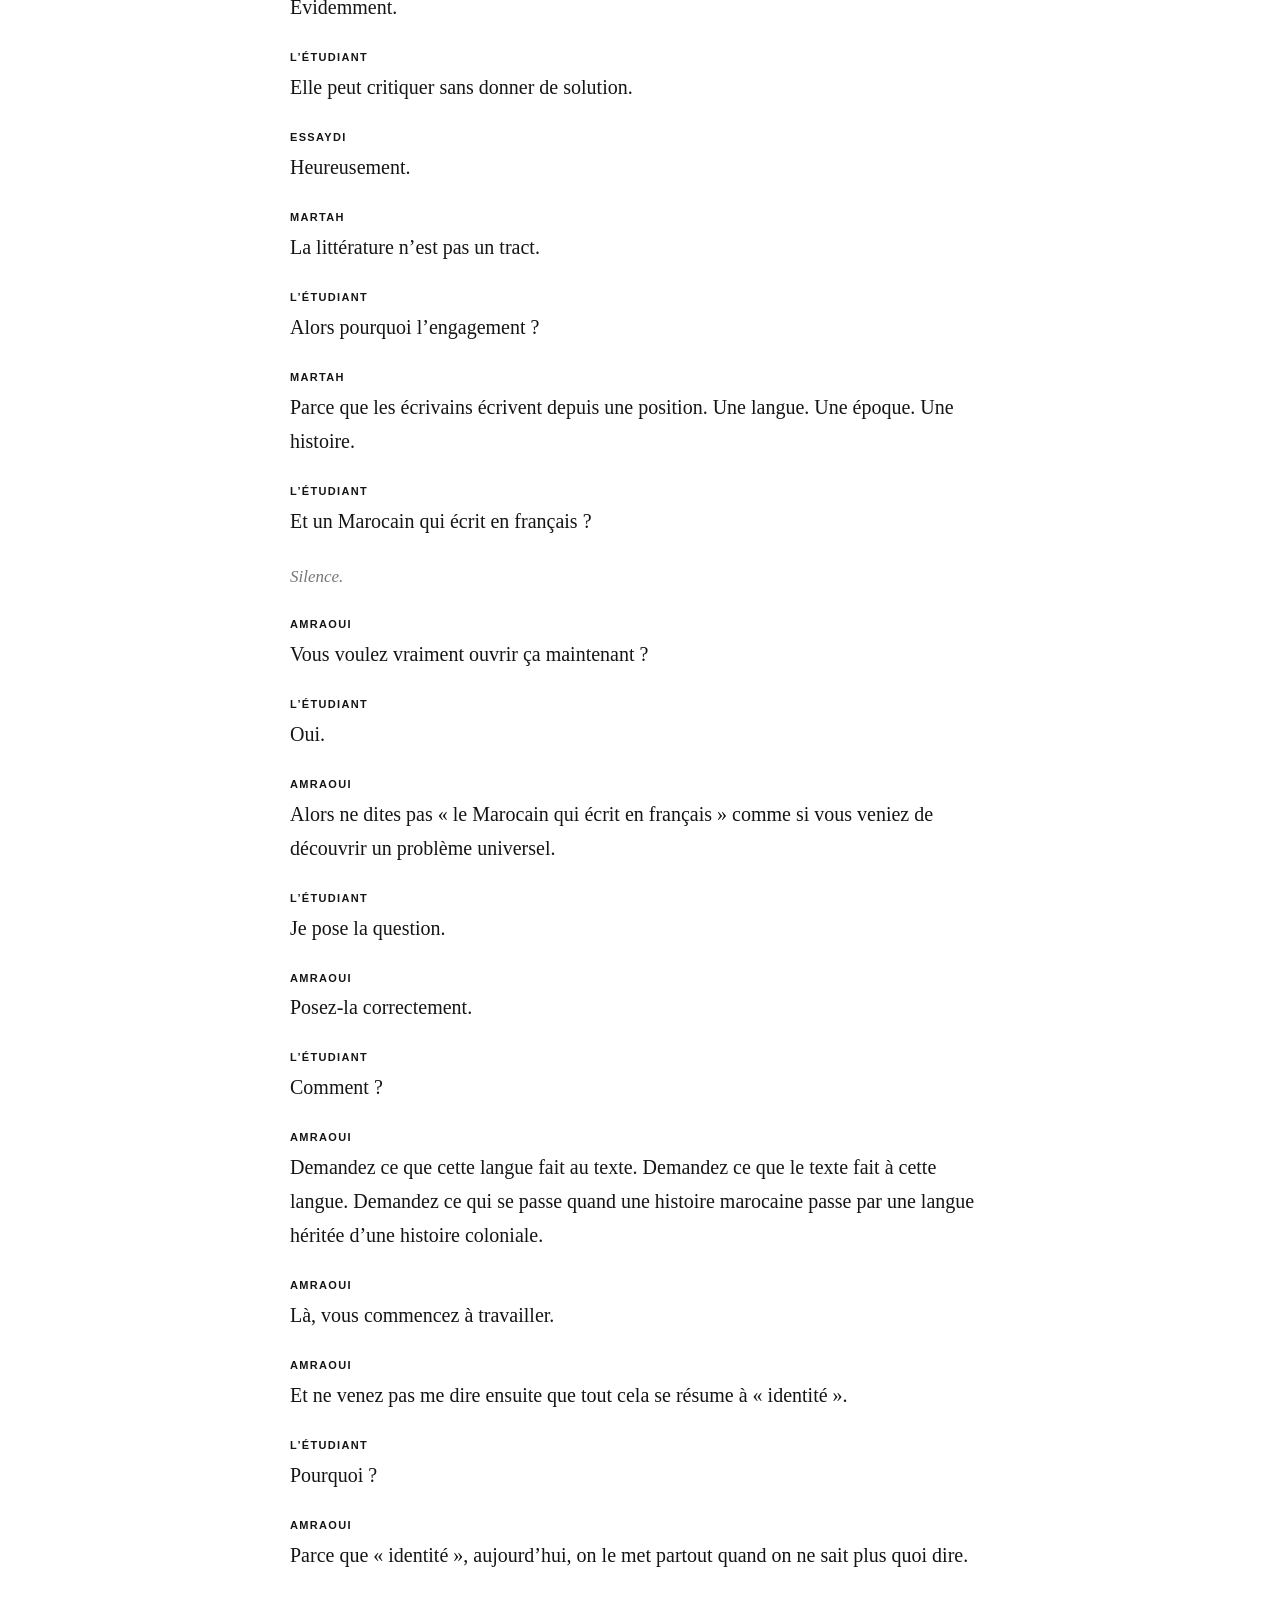
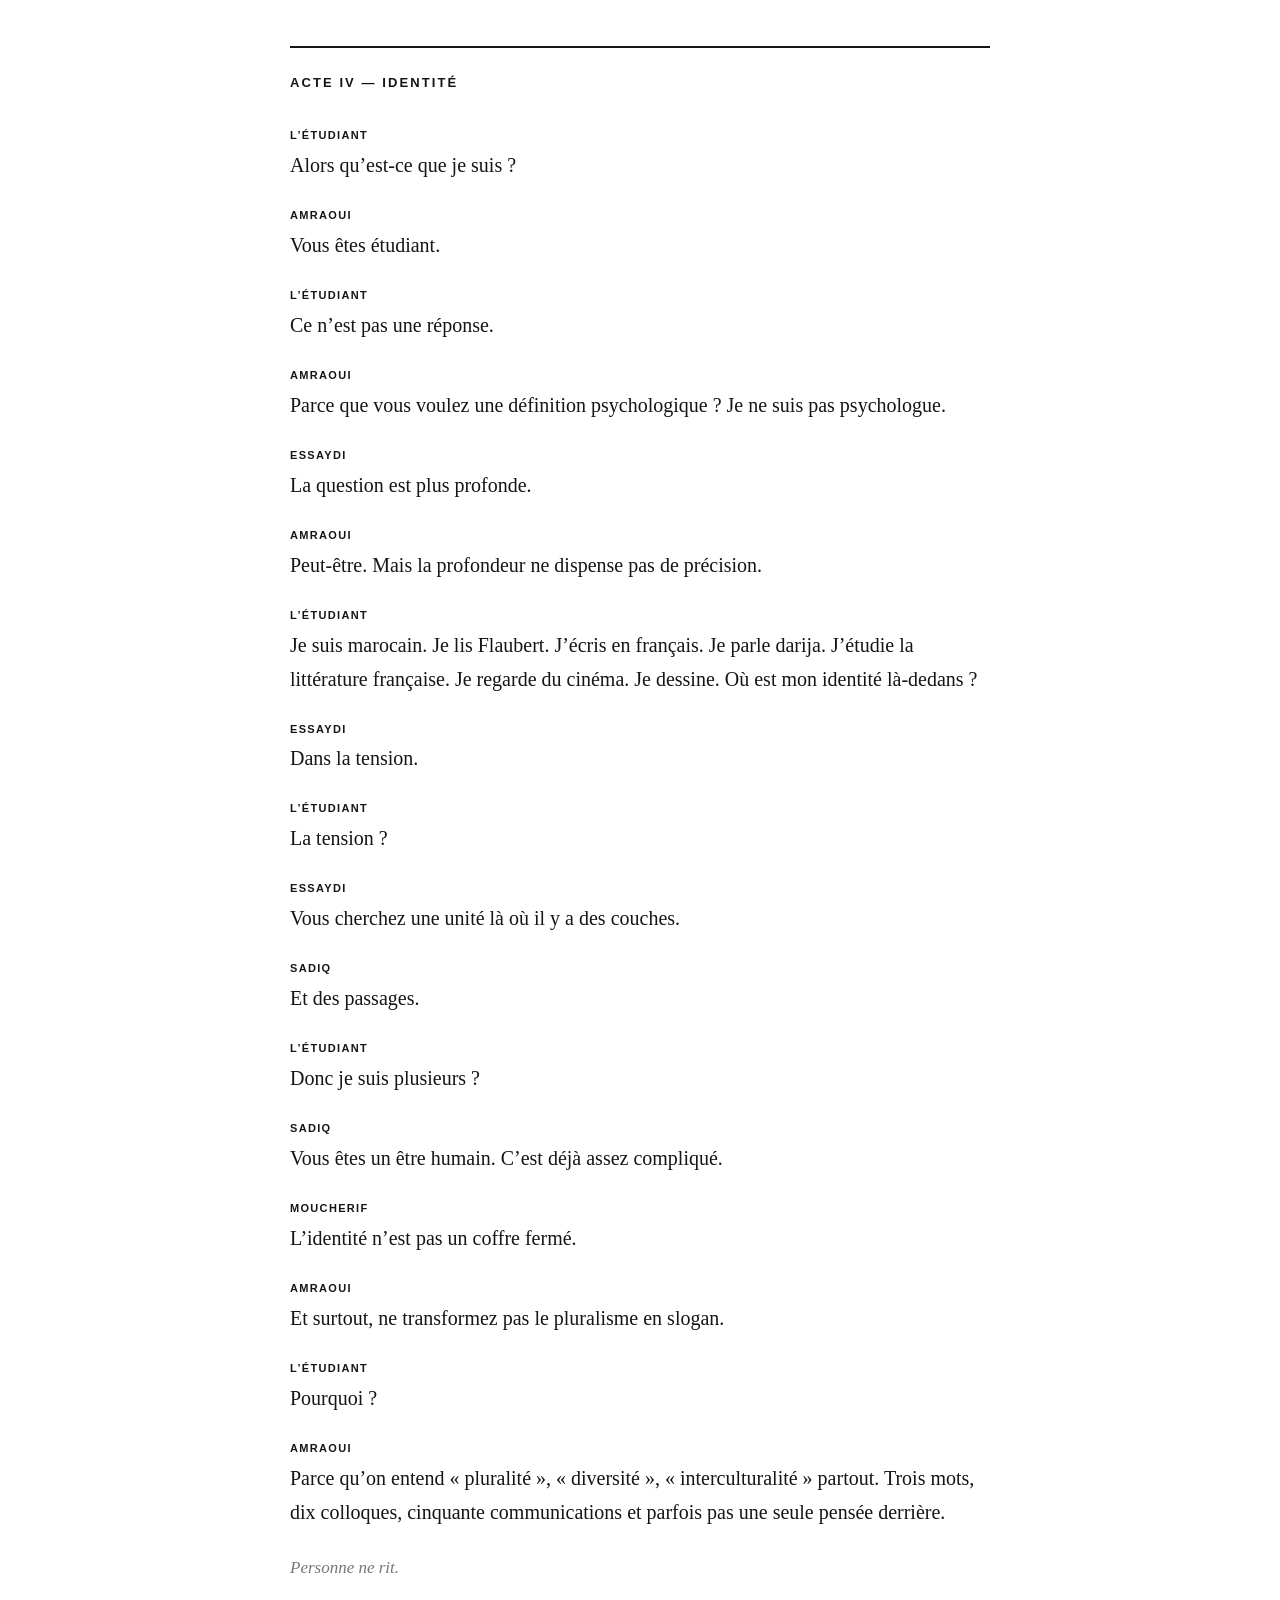
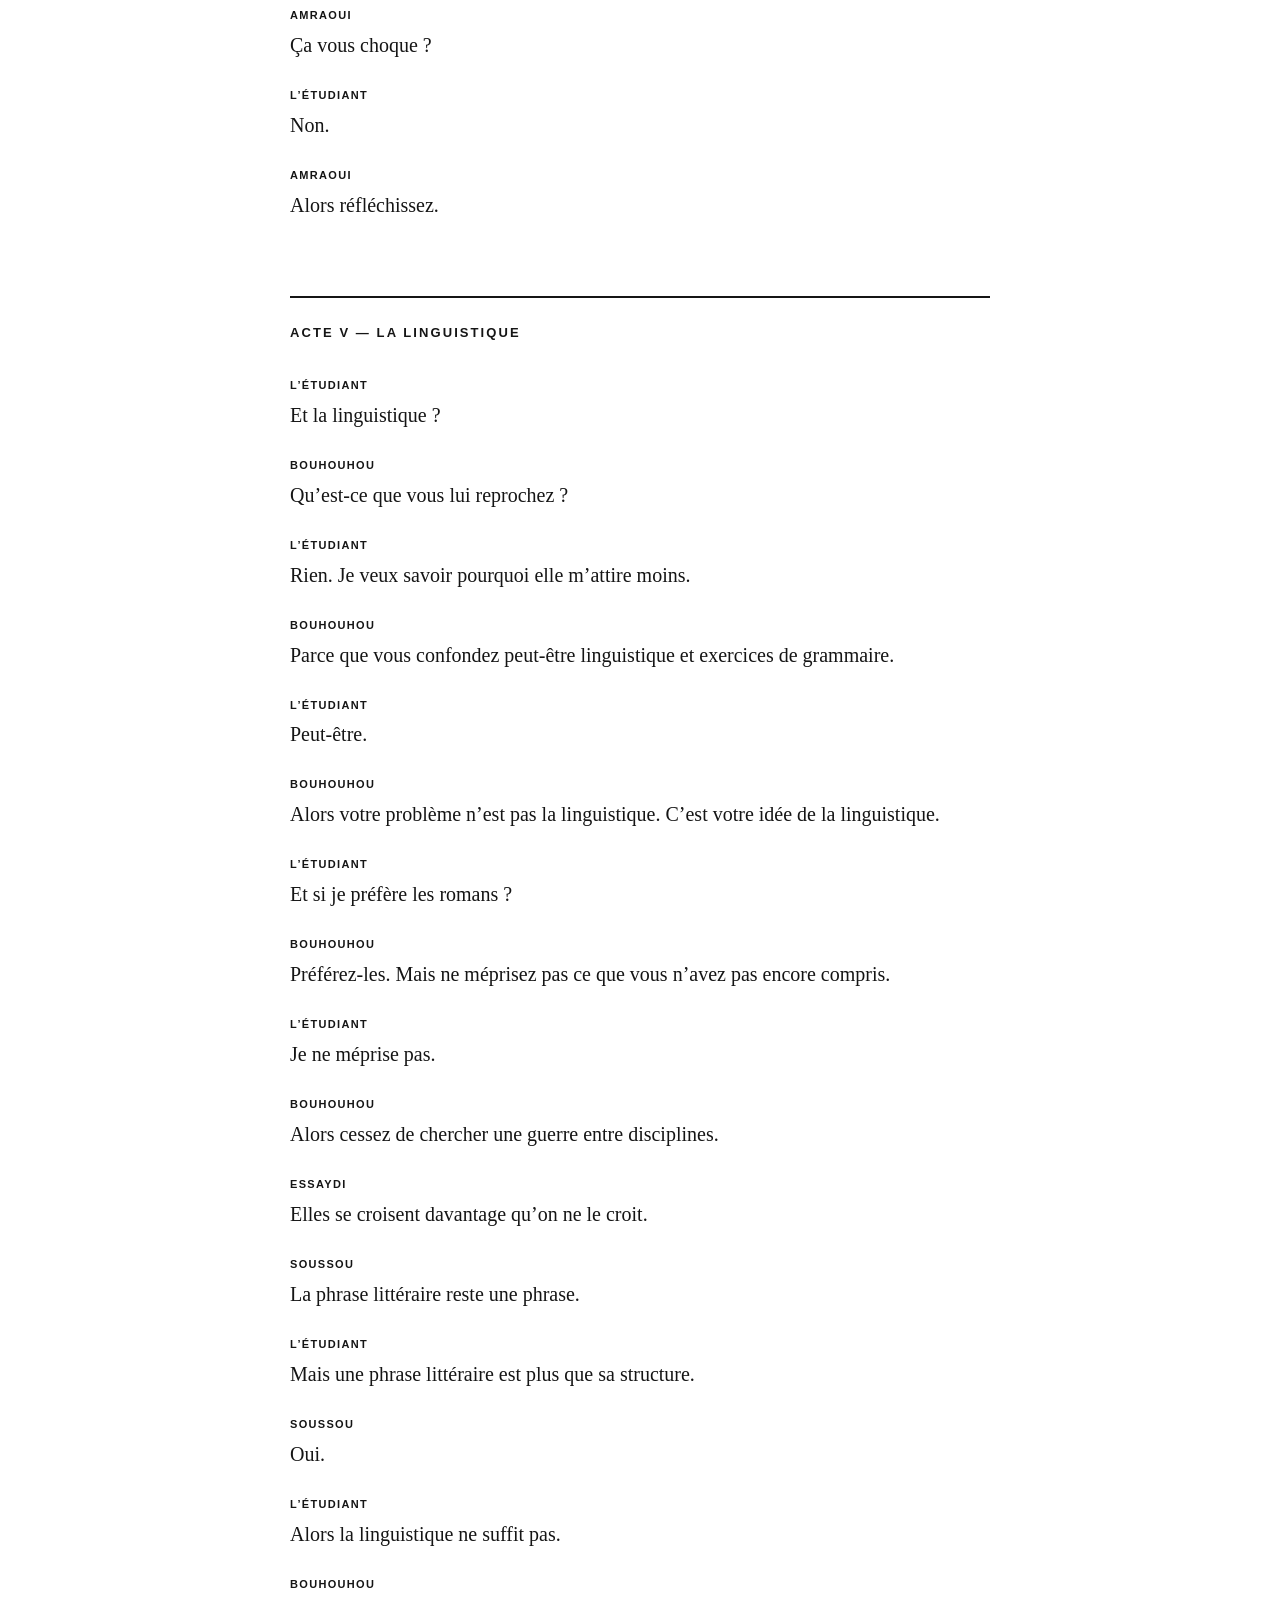
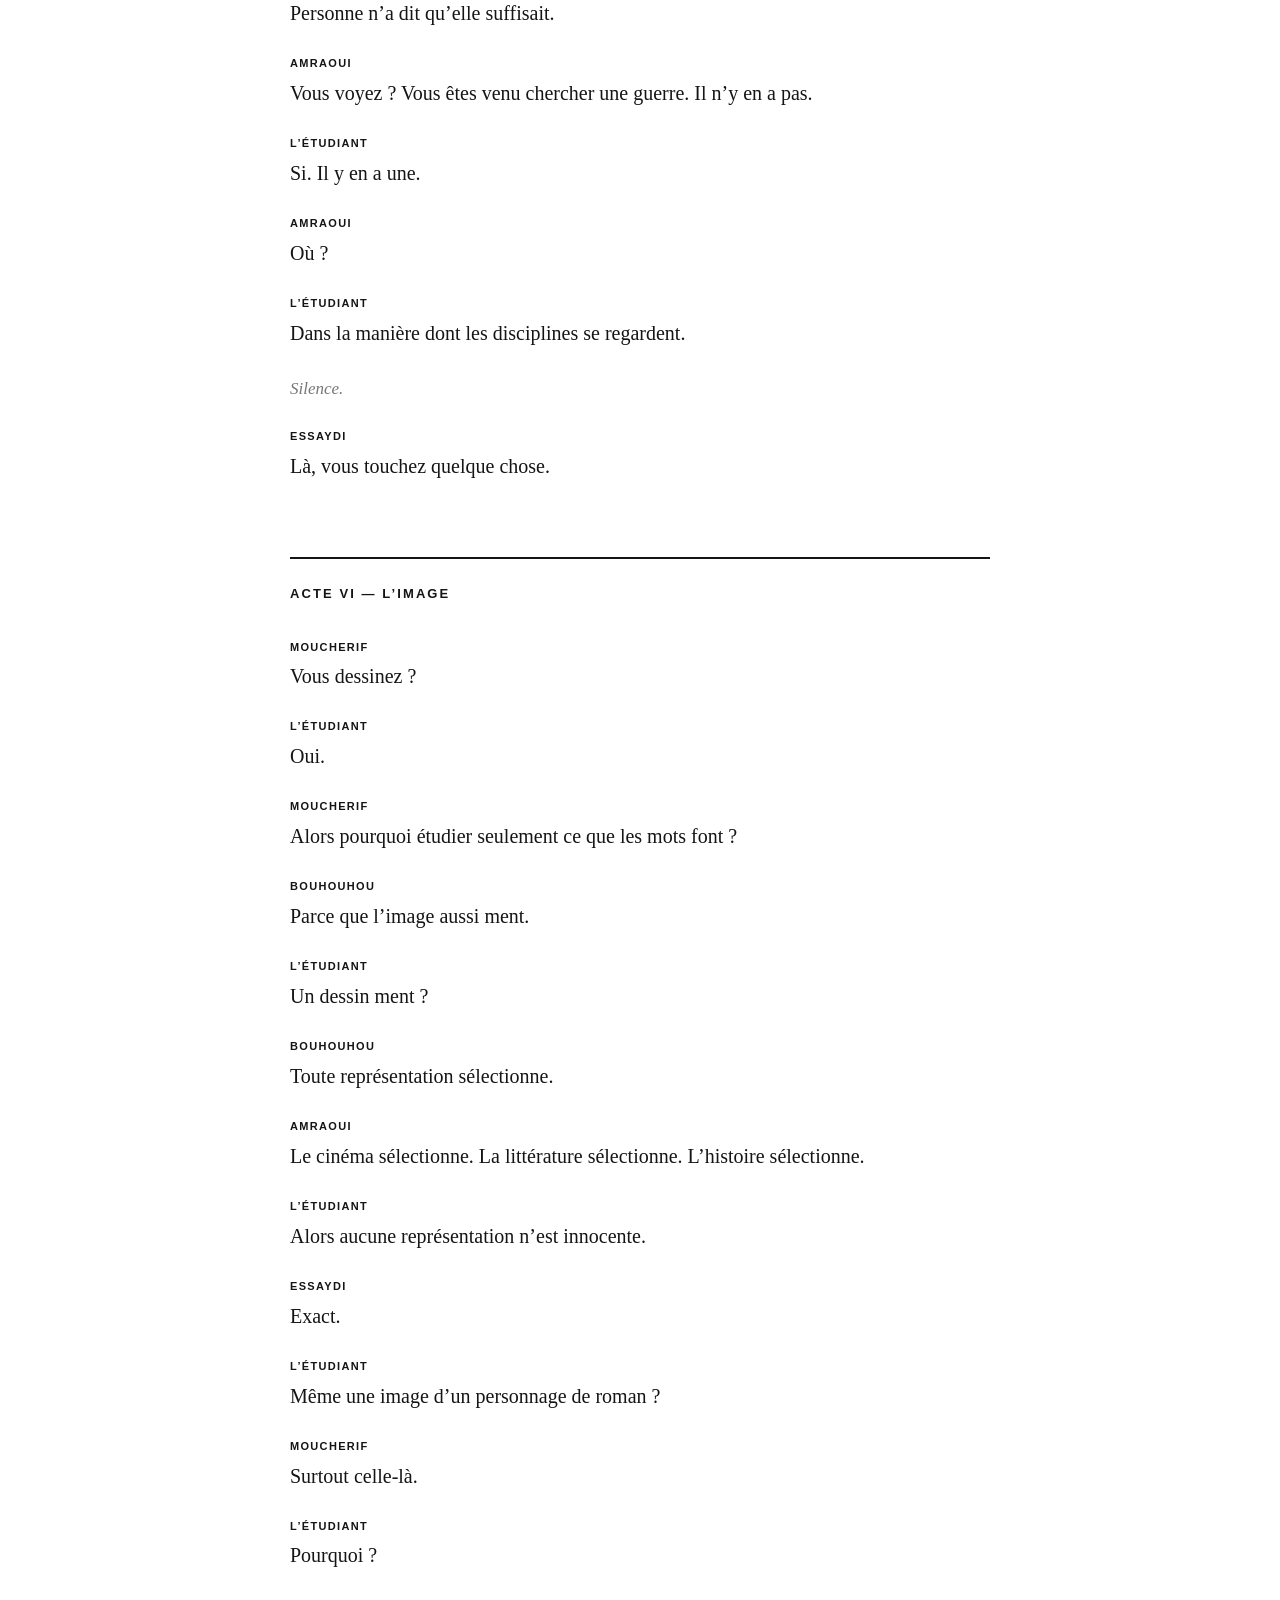
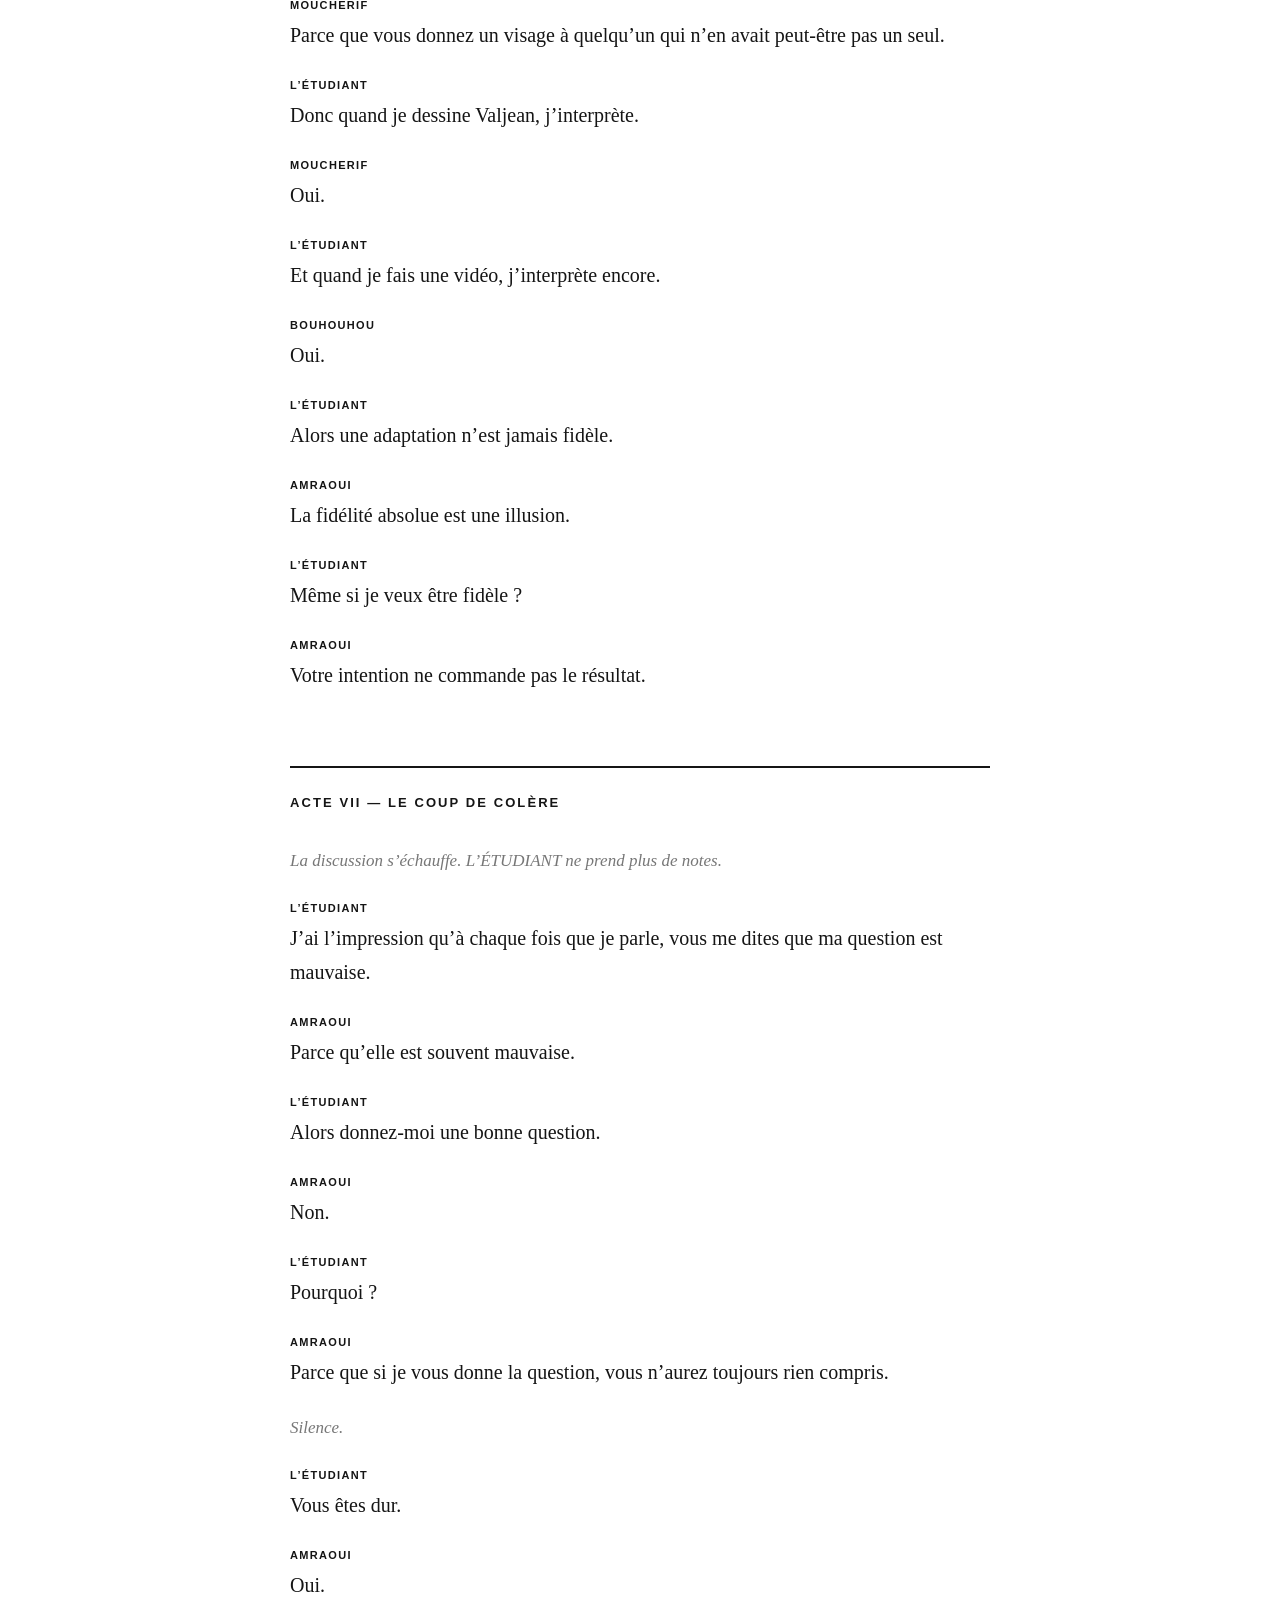
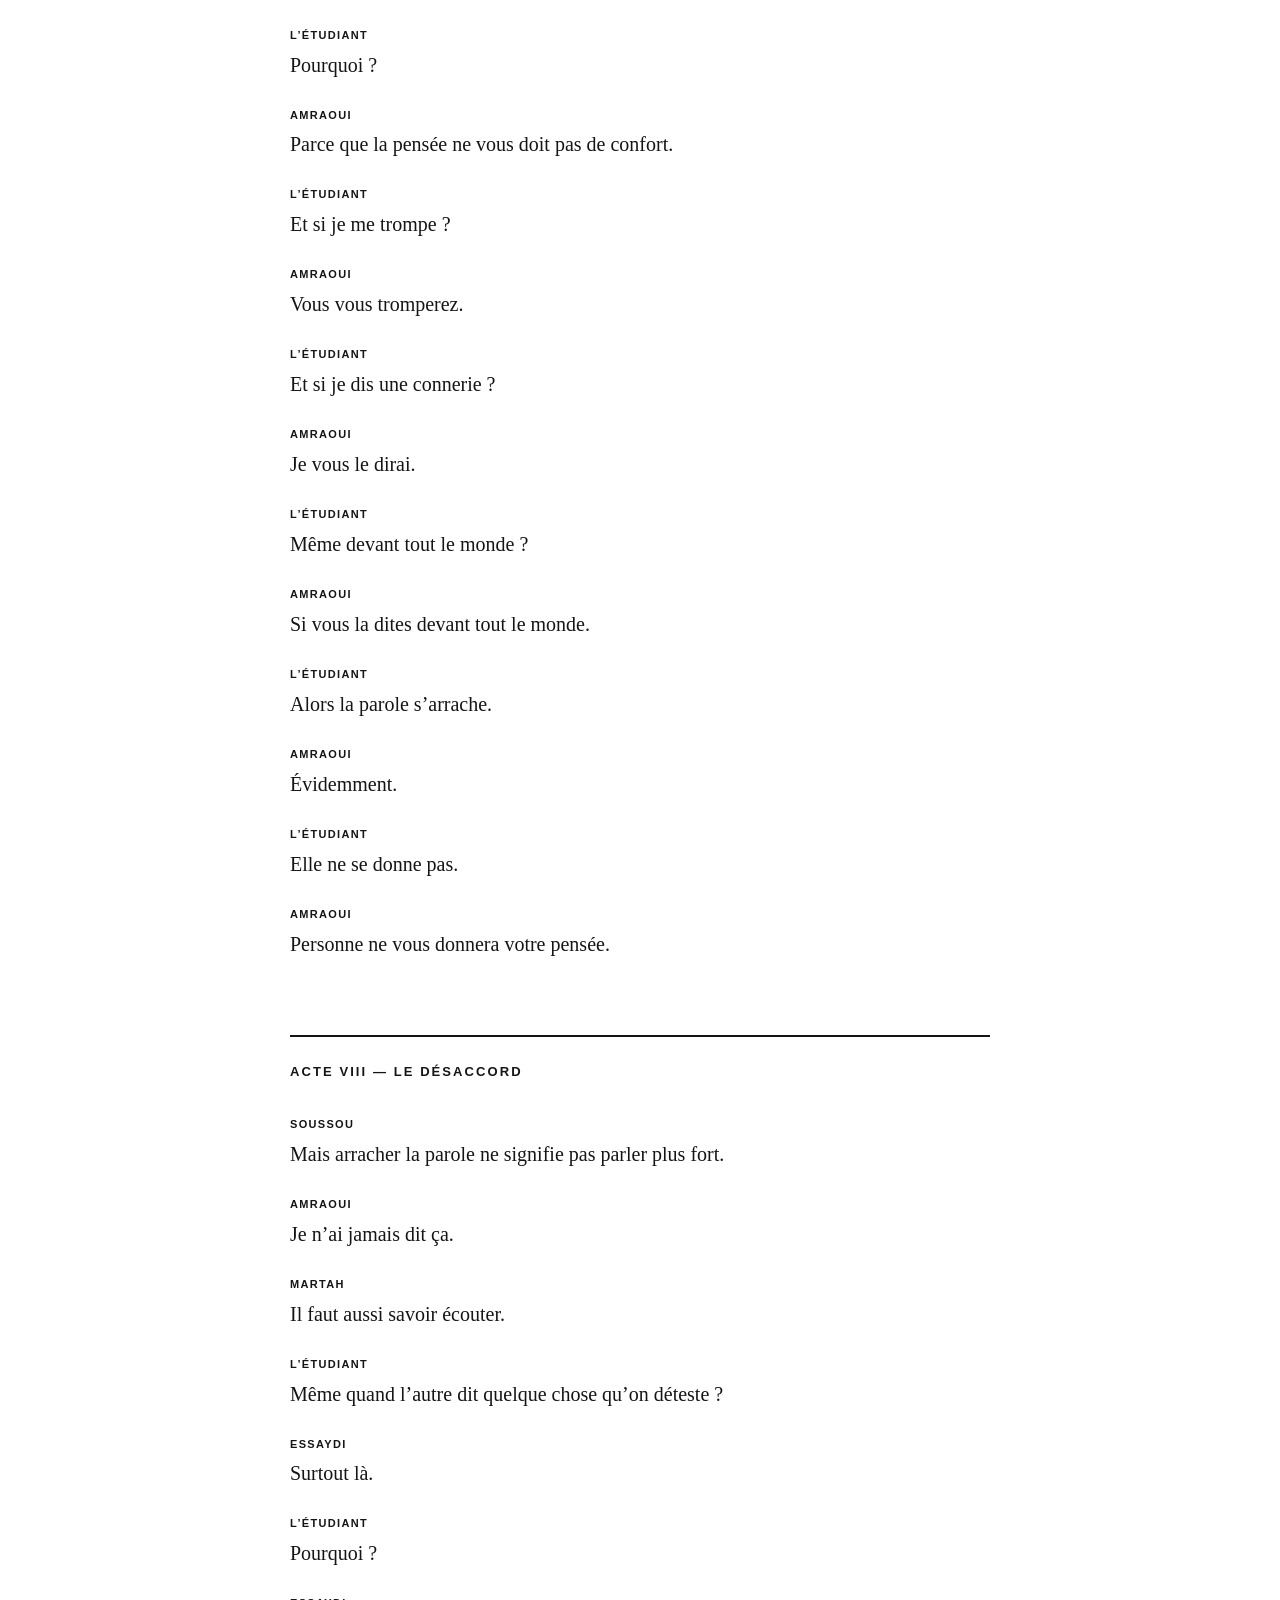
==== commit 2dceba13: "piece.html" ====
--- a/piece.html
+++ b/piece.html
@@ -1,6 +1,10 @@
 <!DOCTYPE html>
 <html lang="fr">
 <head>
+
+    <div class="play-cover">
+    <img src="piece-theatre.png" alt="LITTÉRATURE CONTRE LINGUISTIQUE">
+    </div>
 <meta charset="UTF-8">
 <meta name="viewport" content="width=device-width, initial-scale=1.0">
 
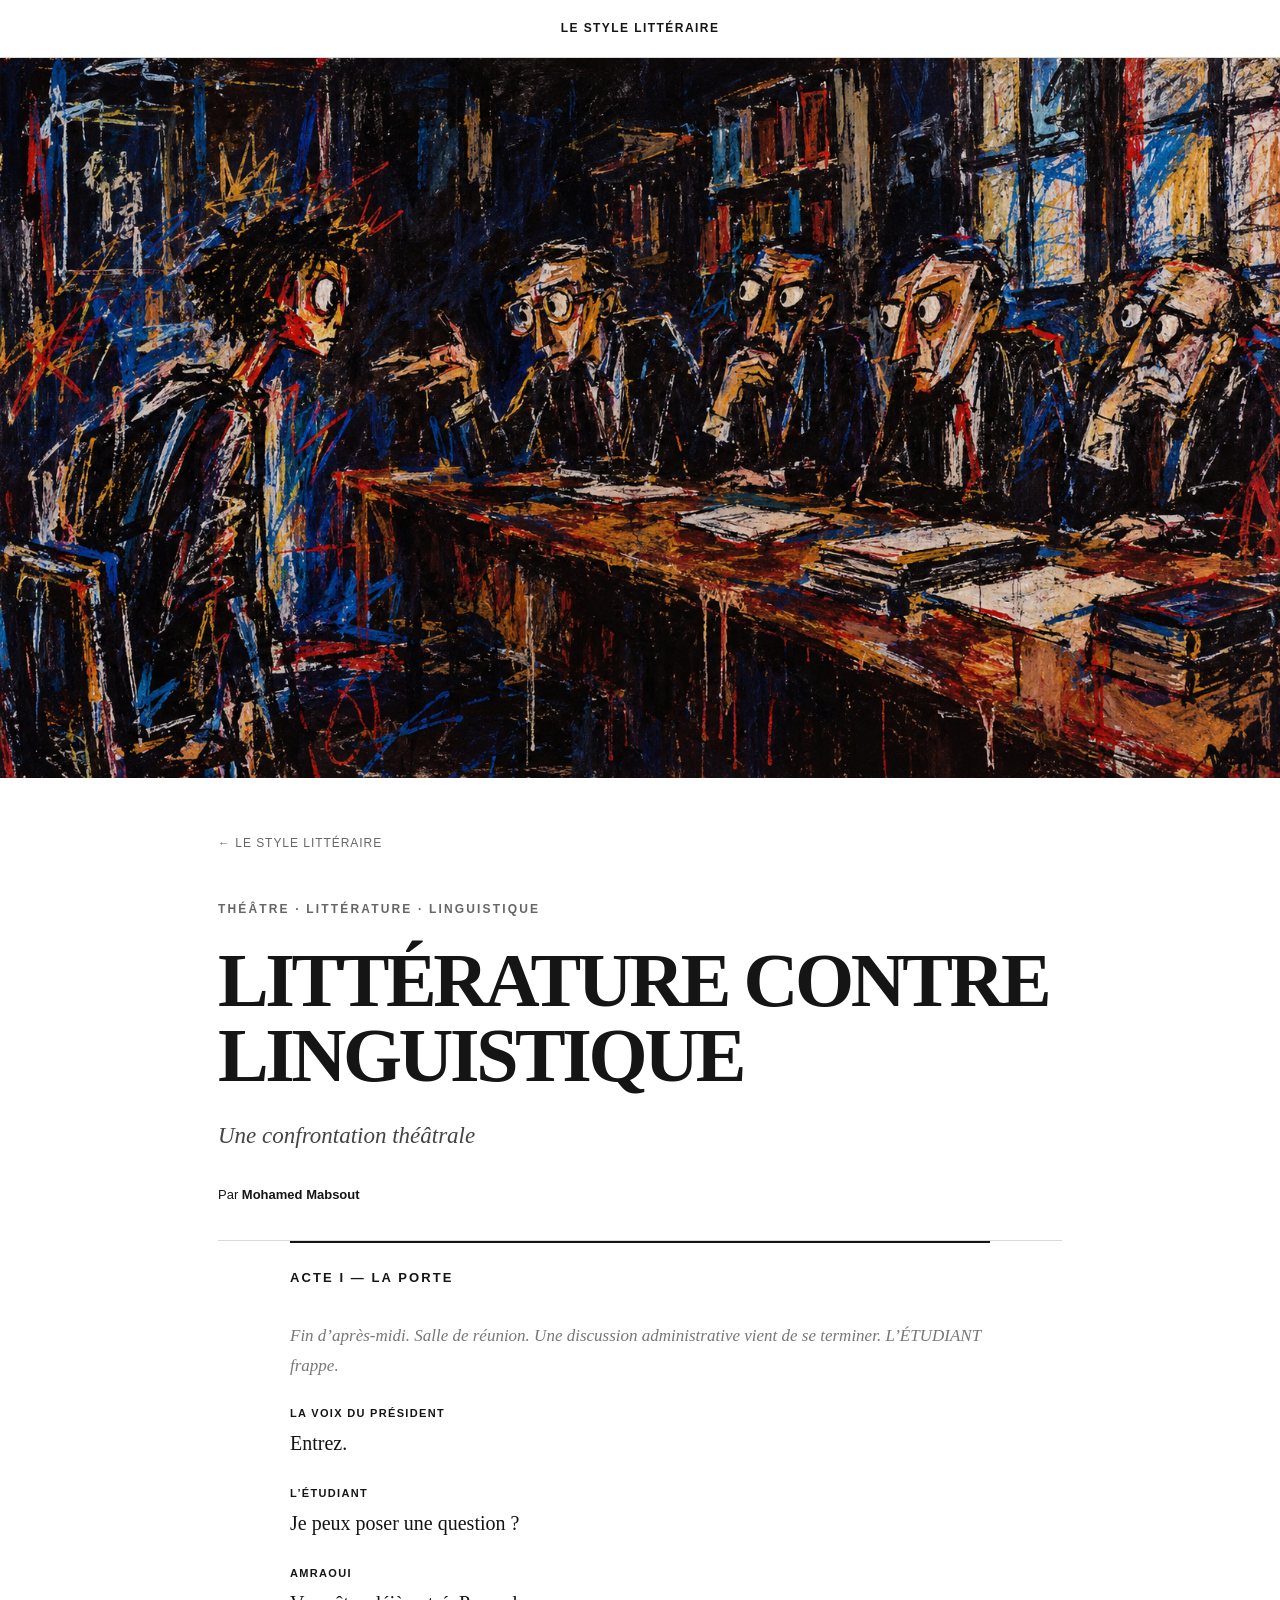
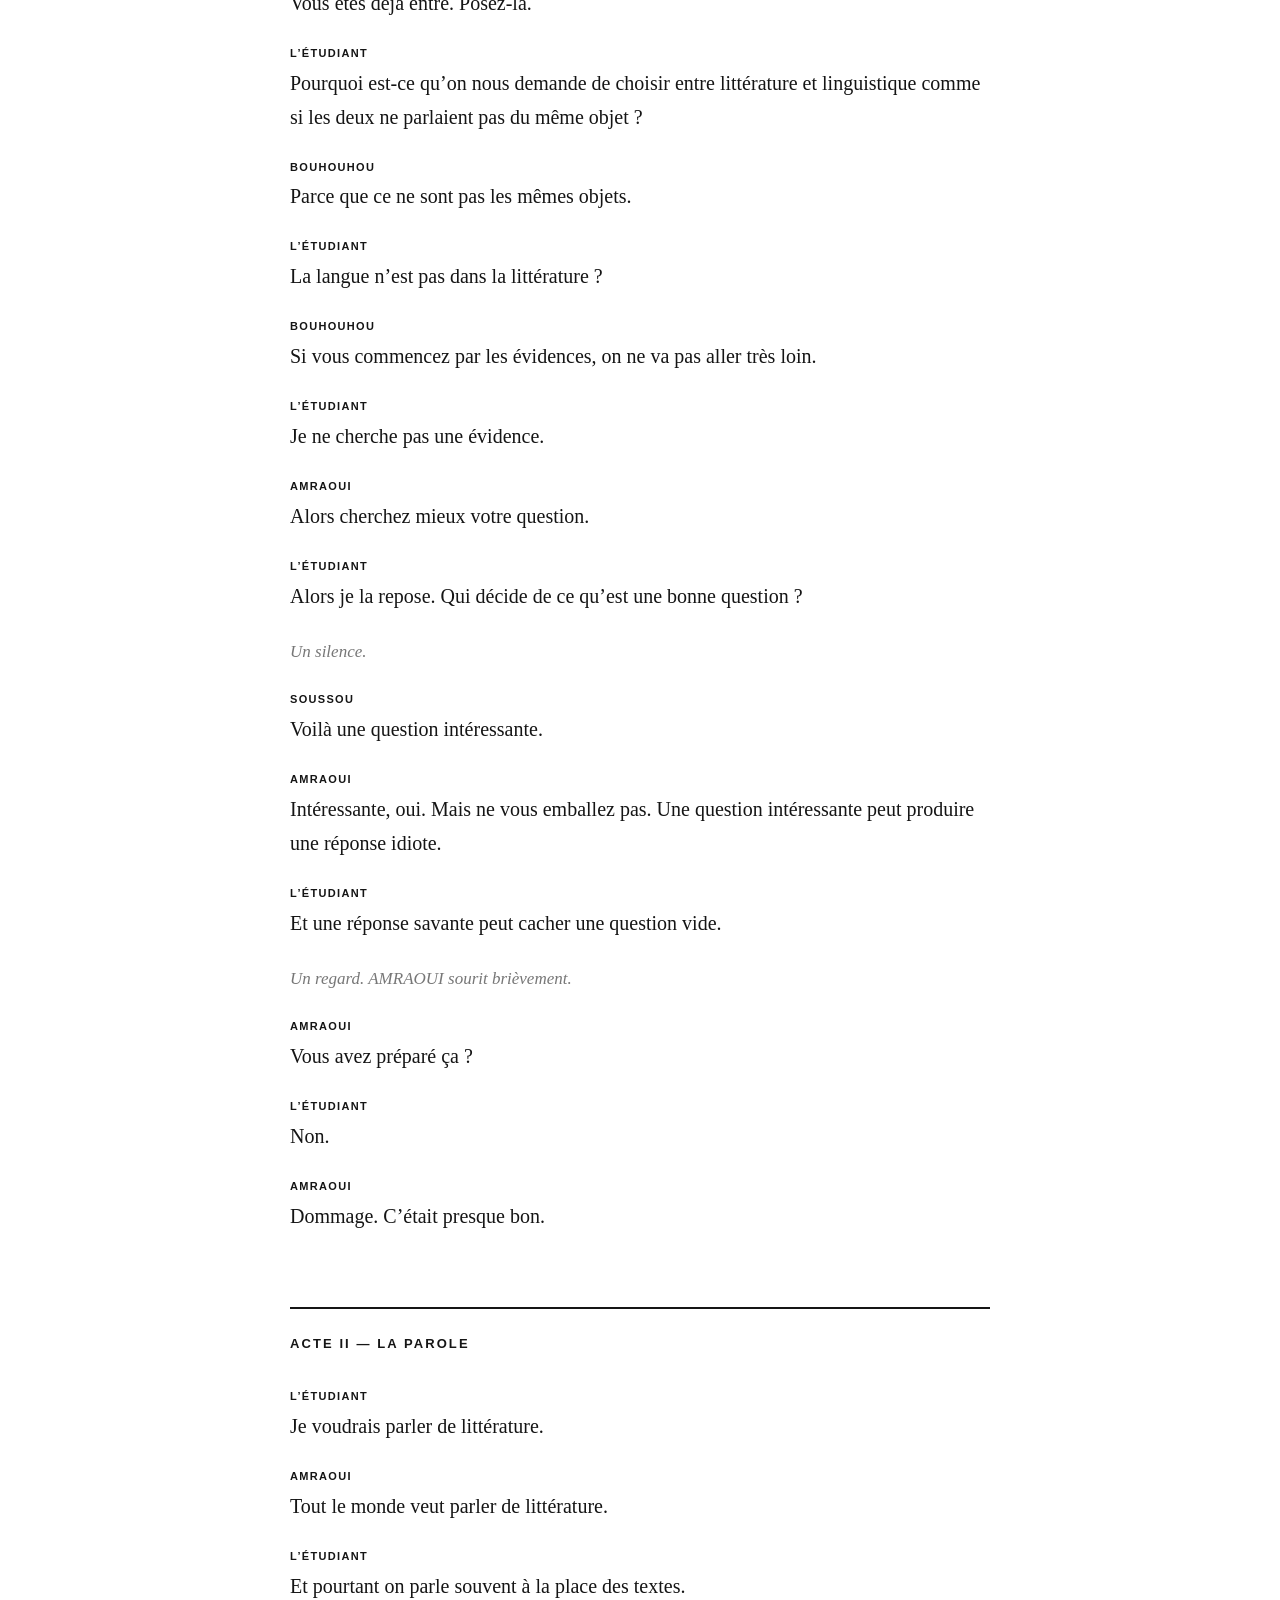
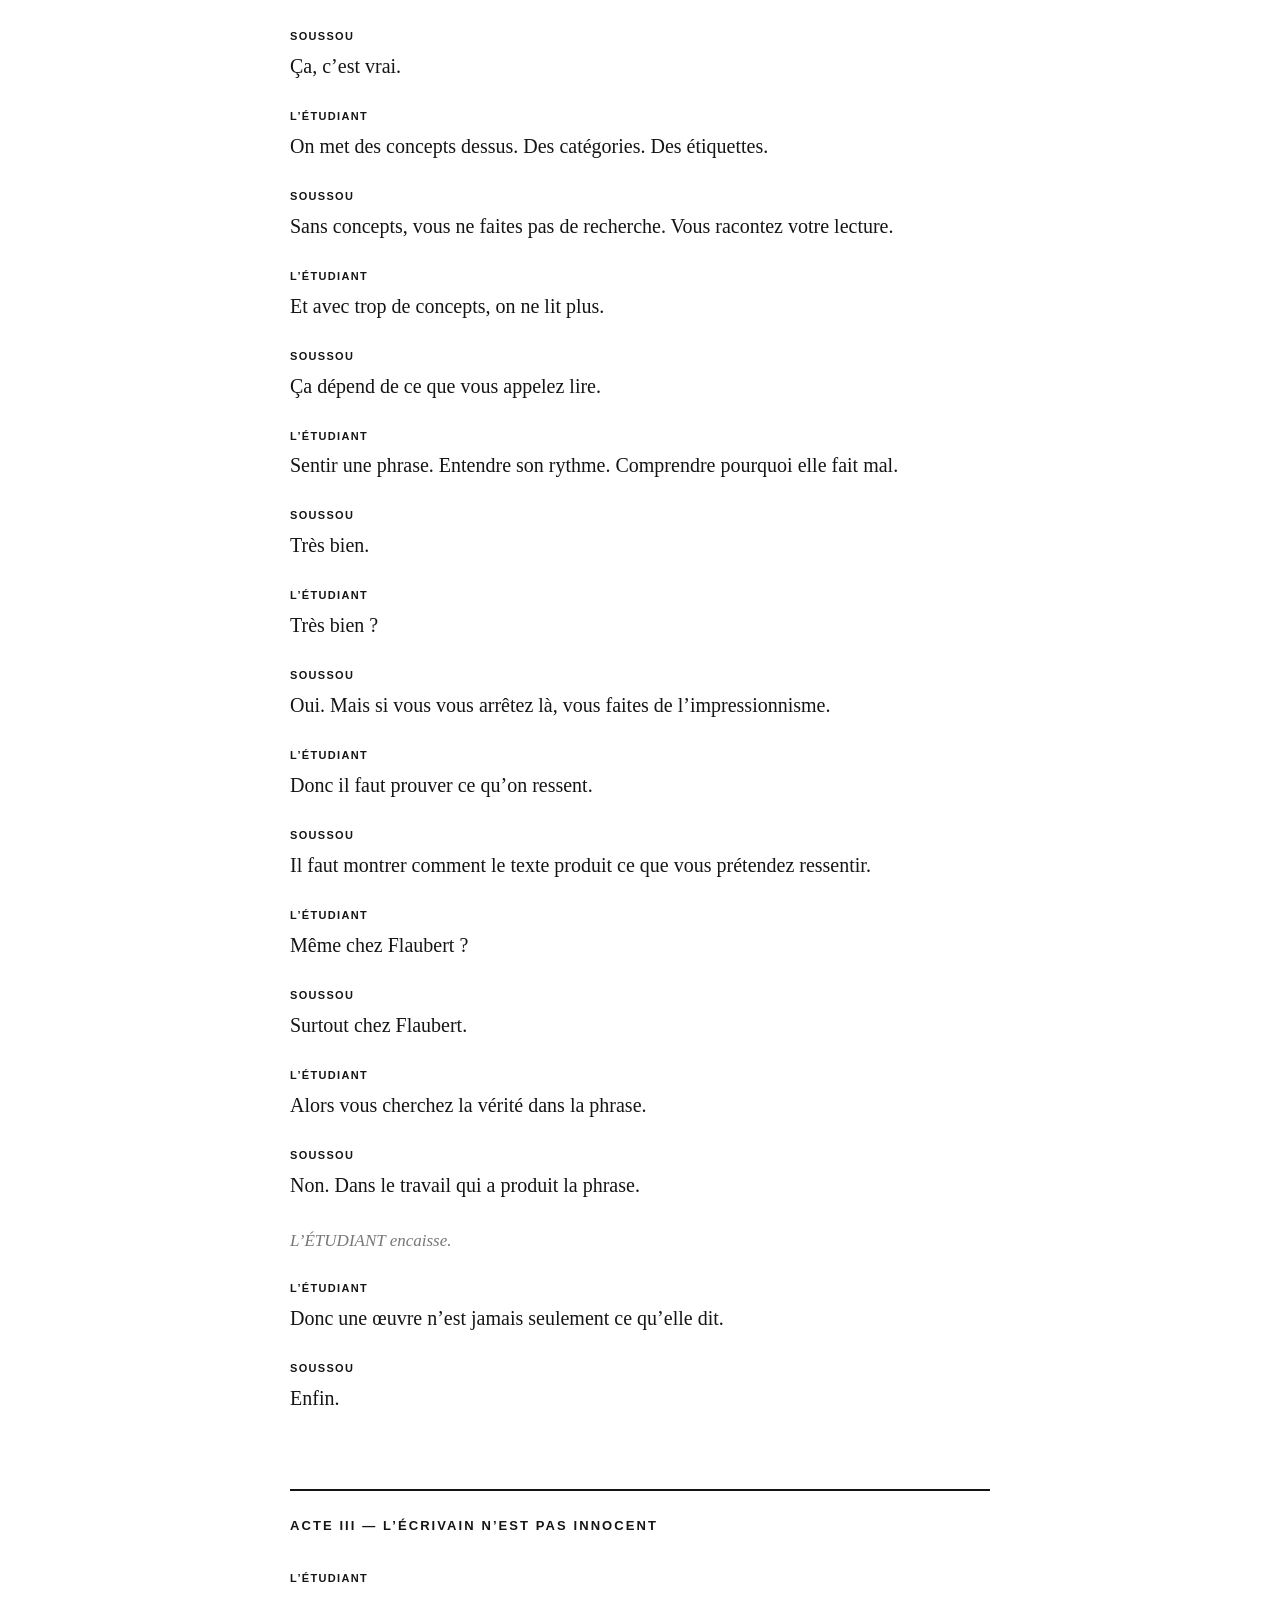
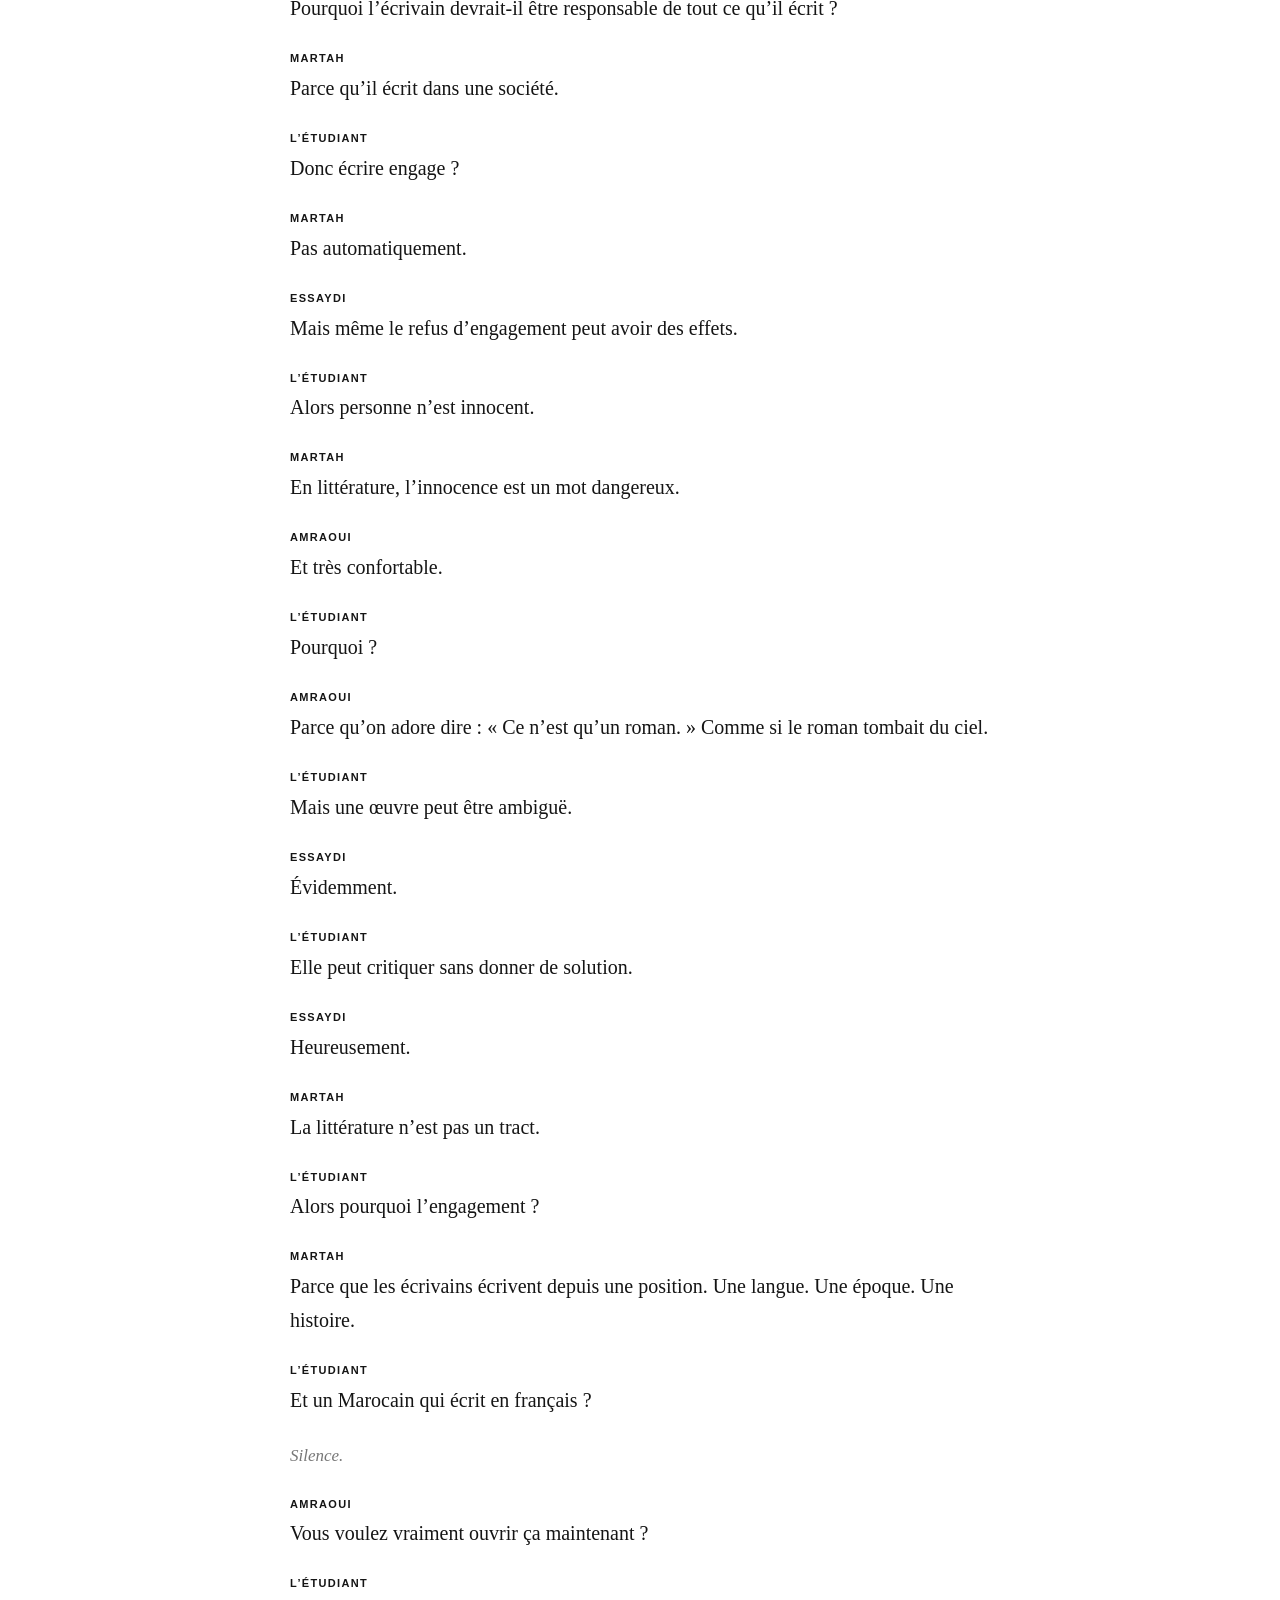
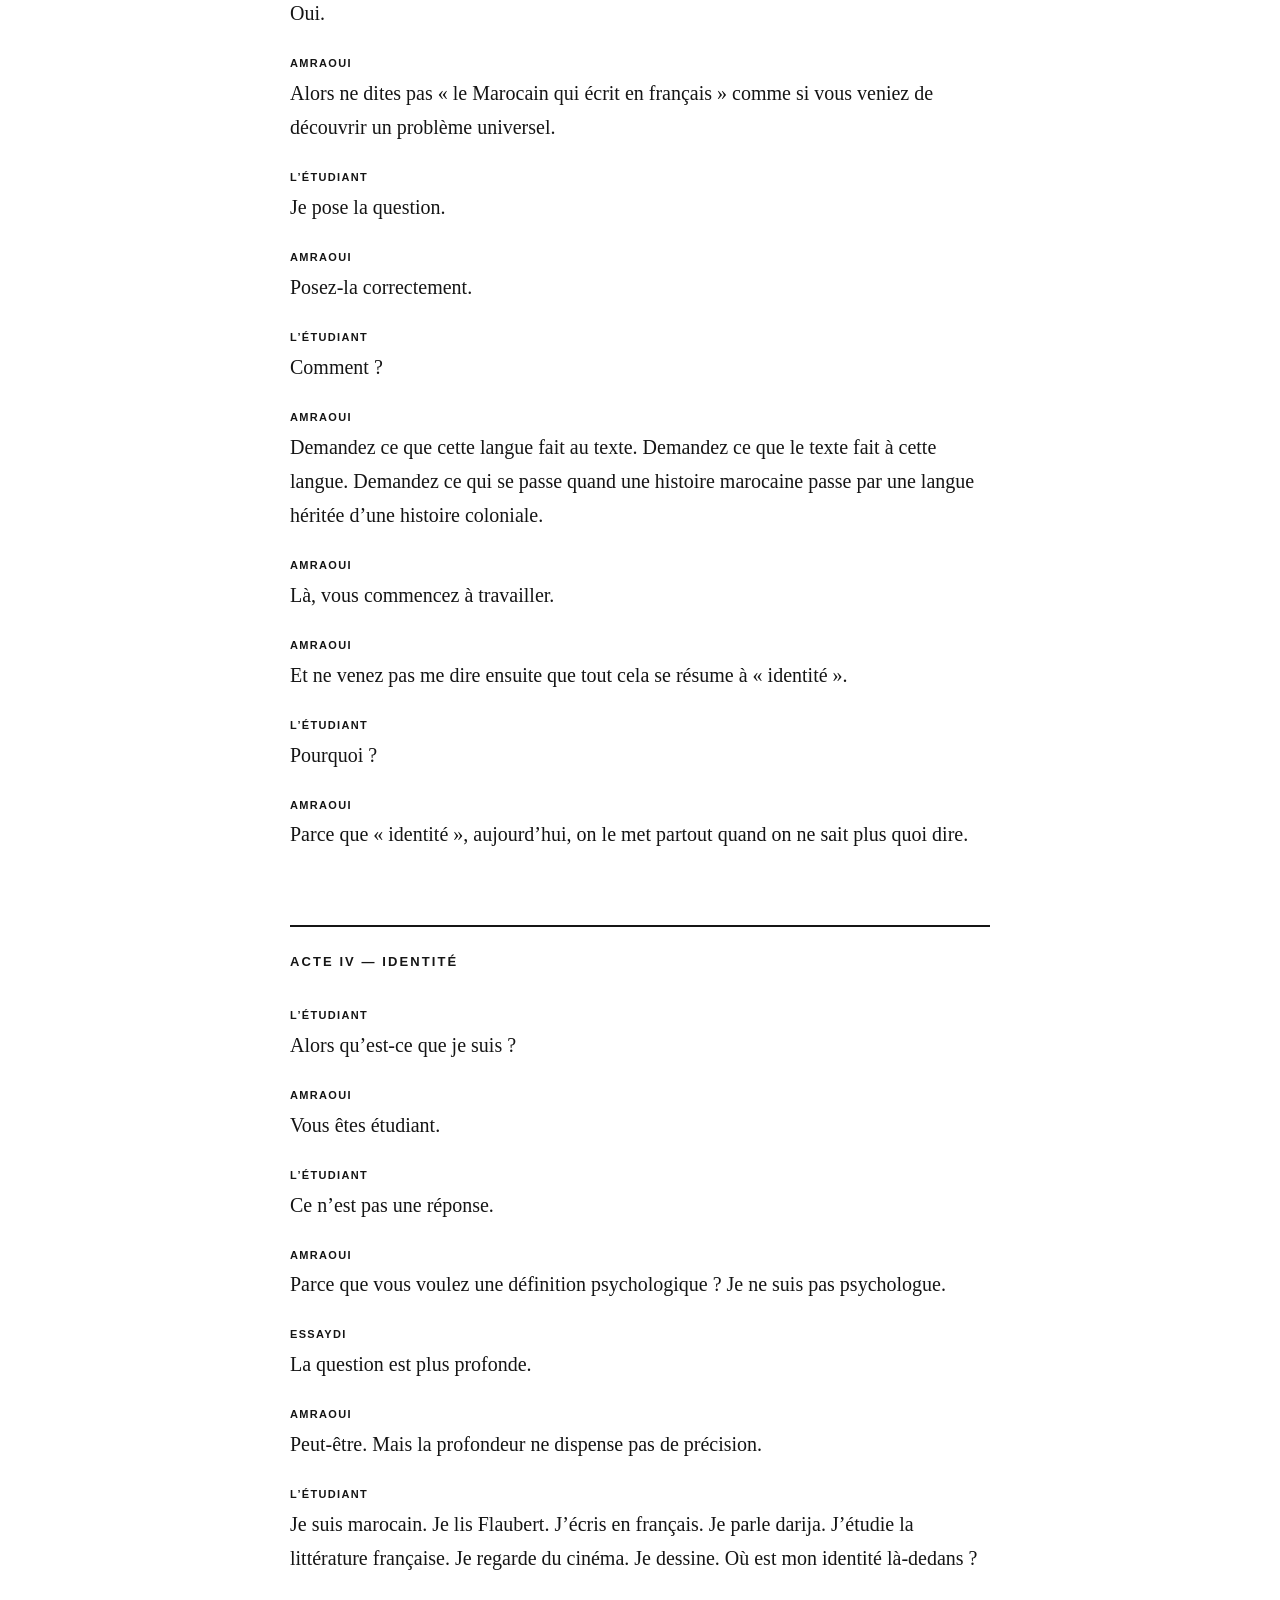
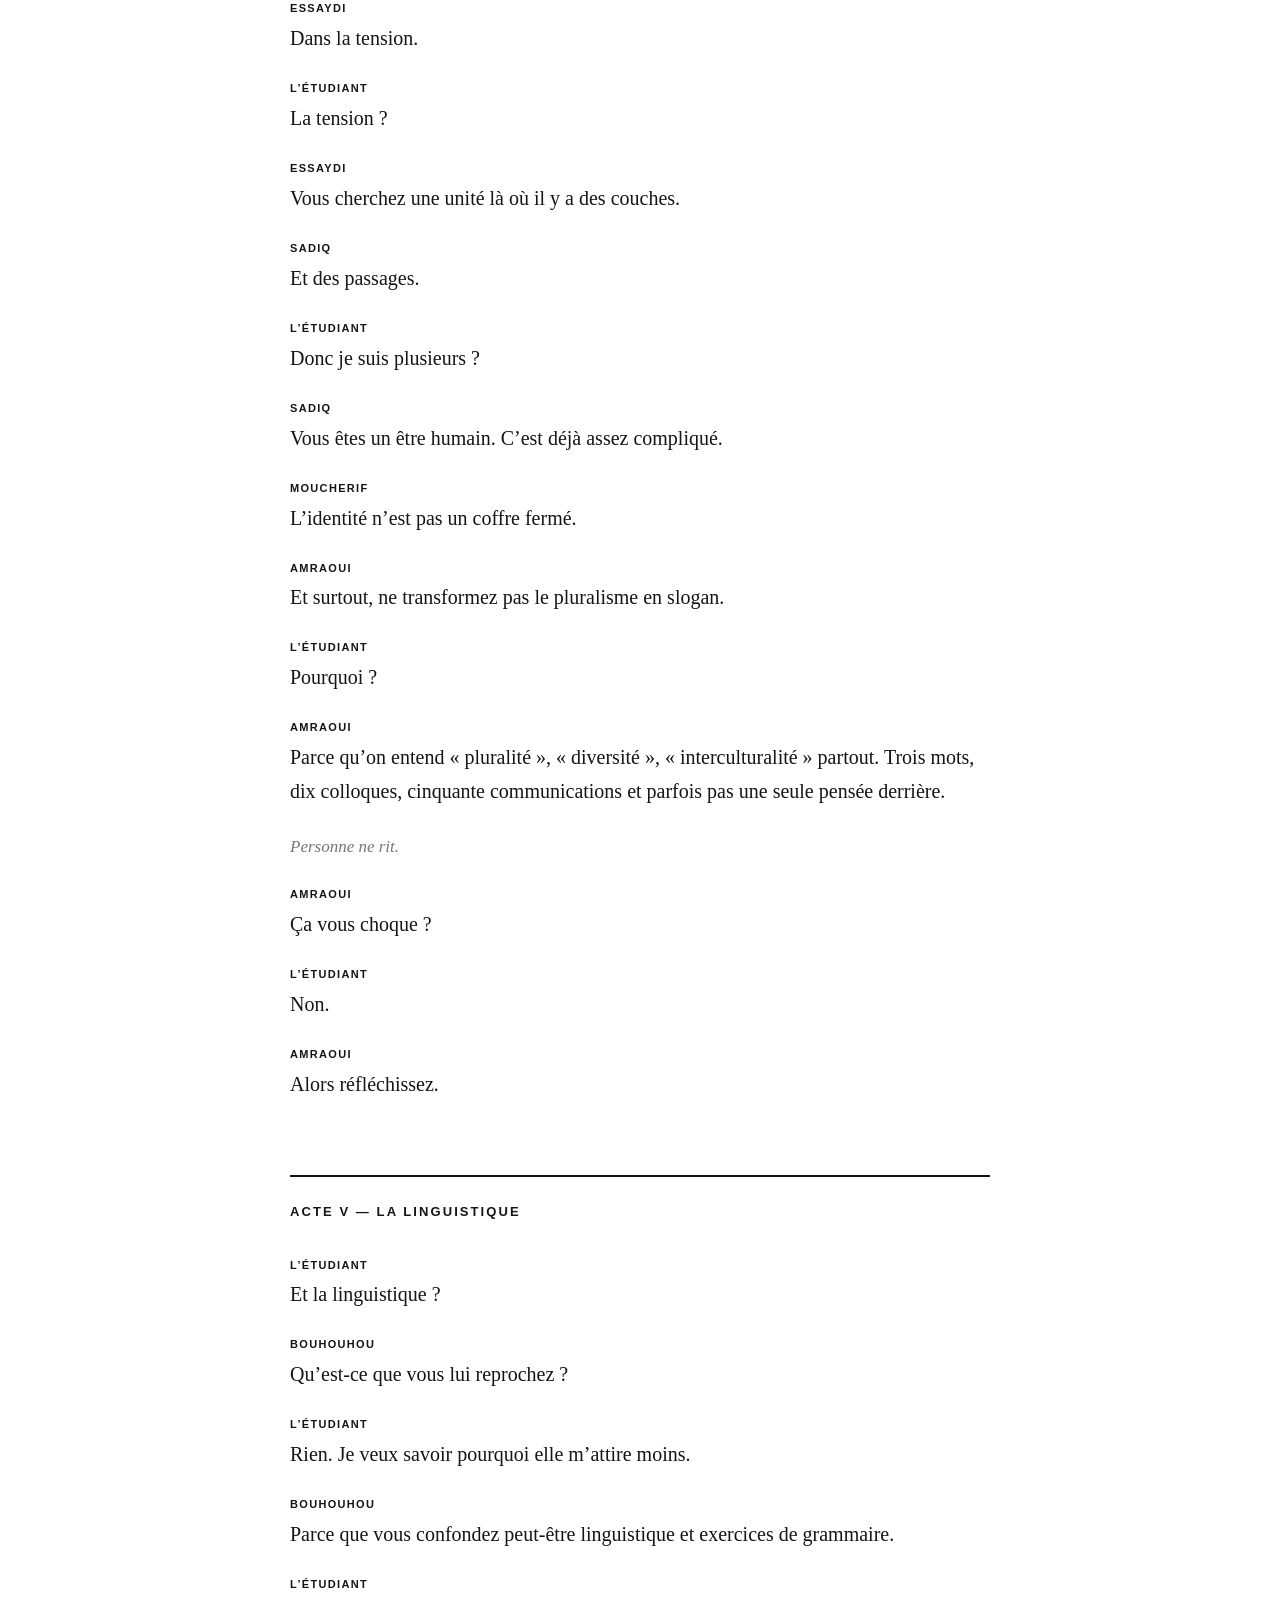
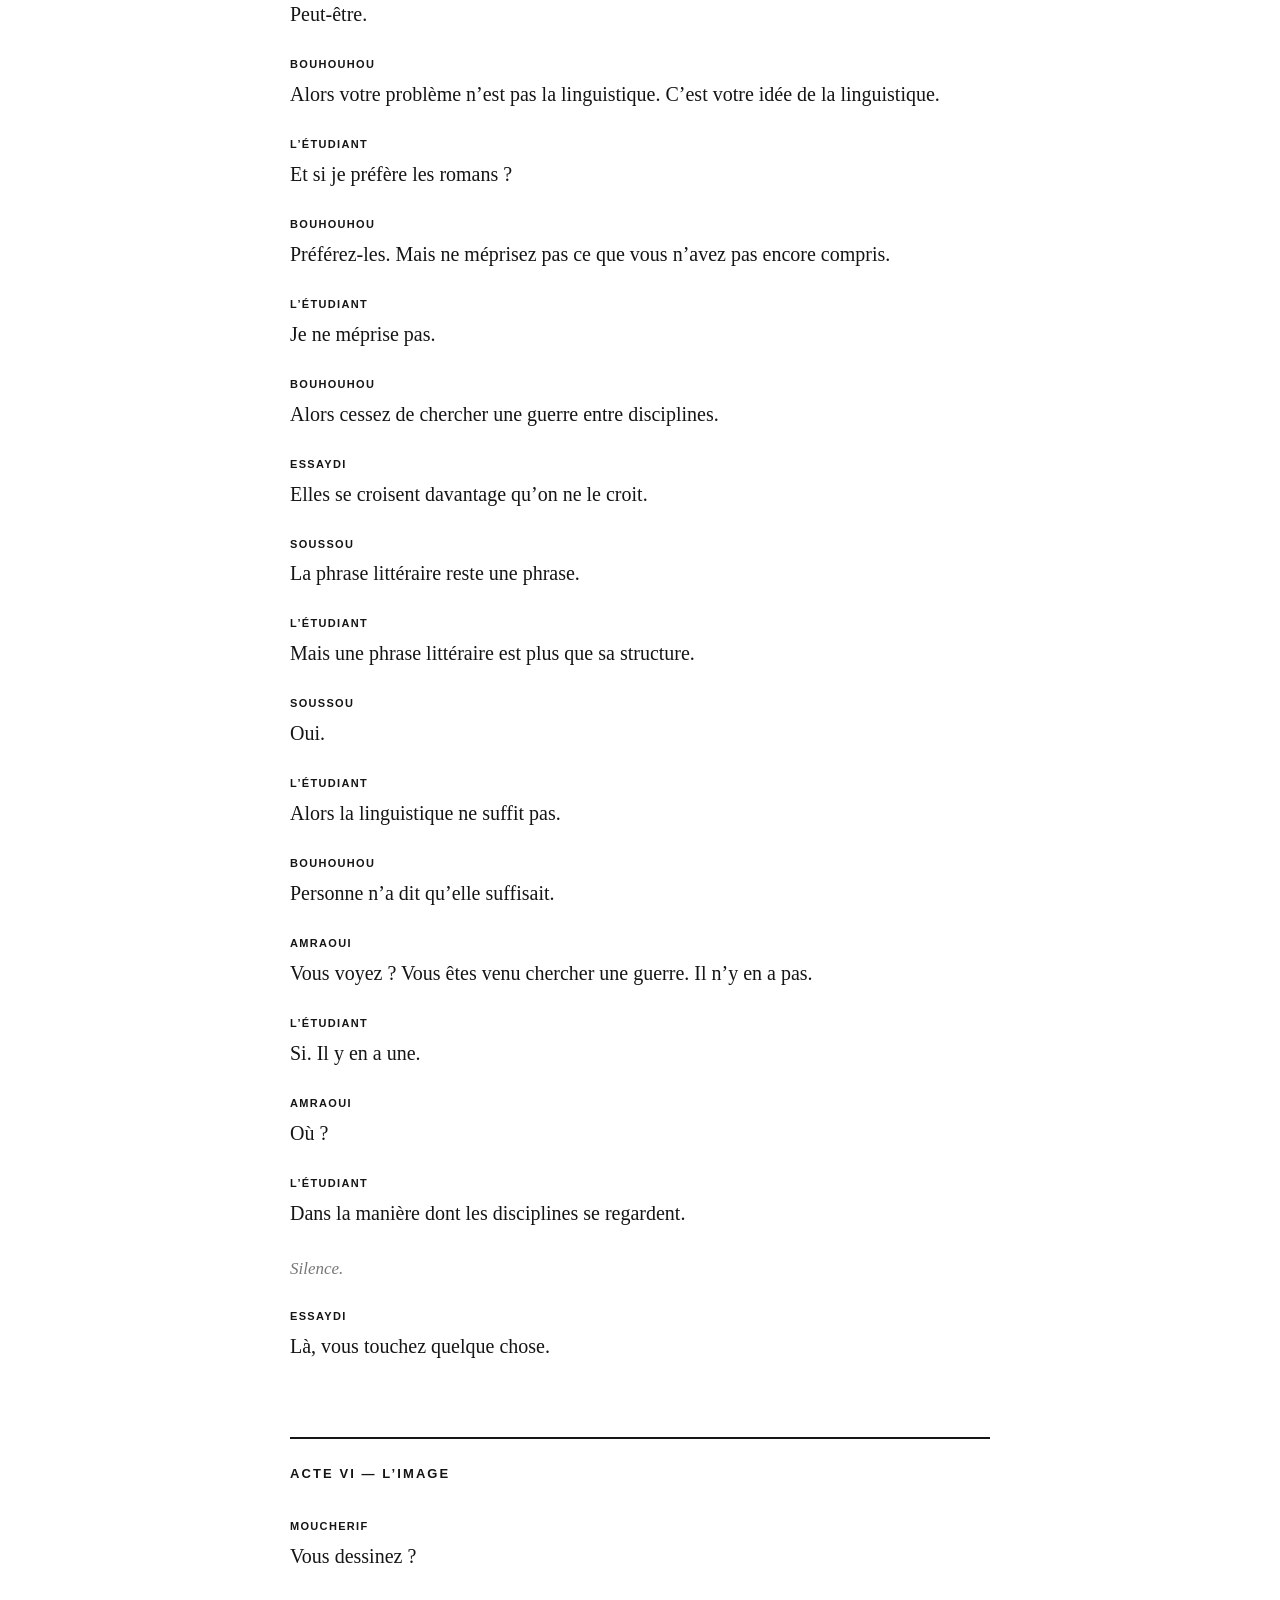
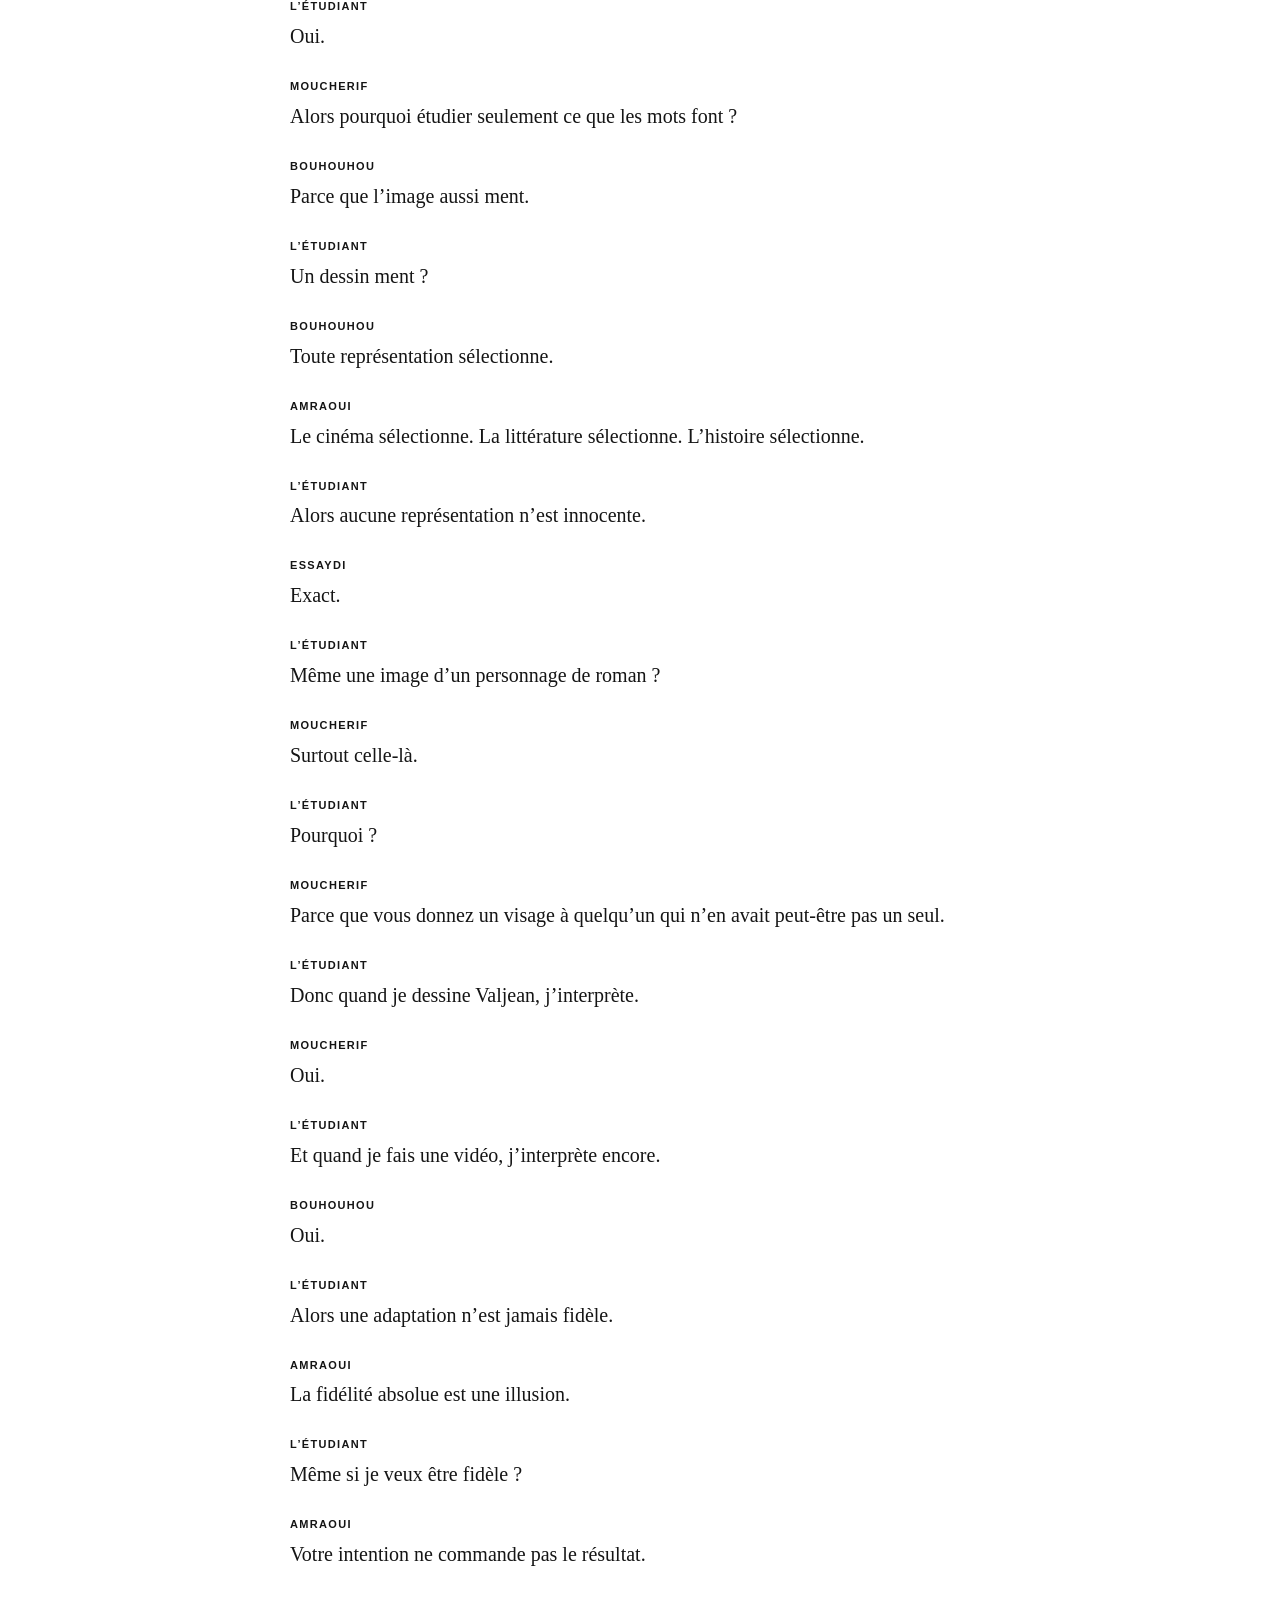
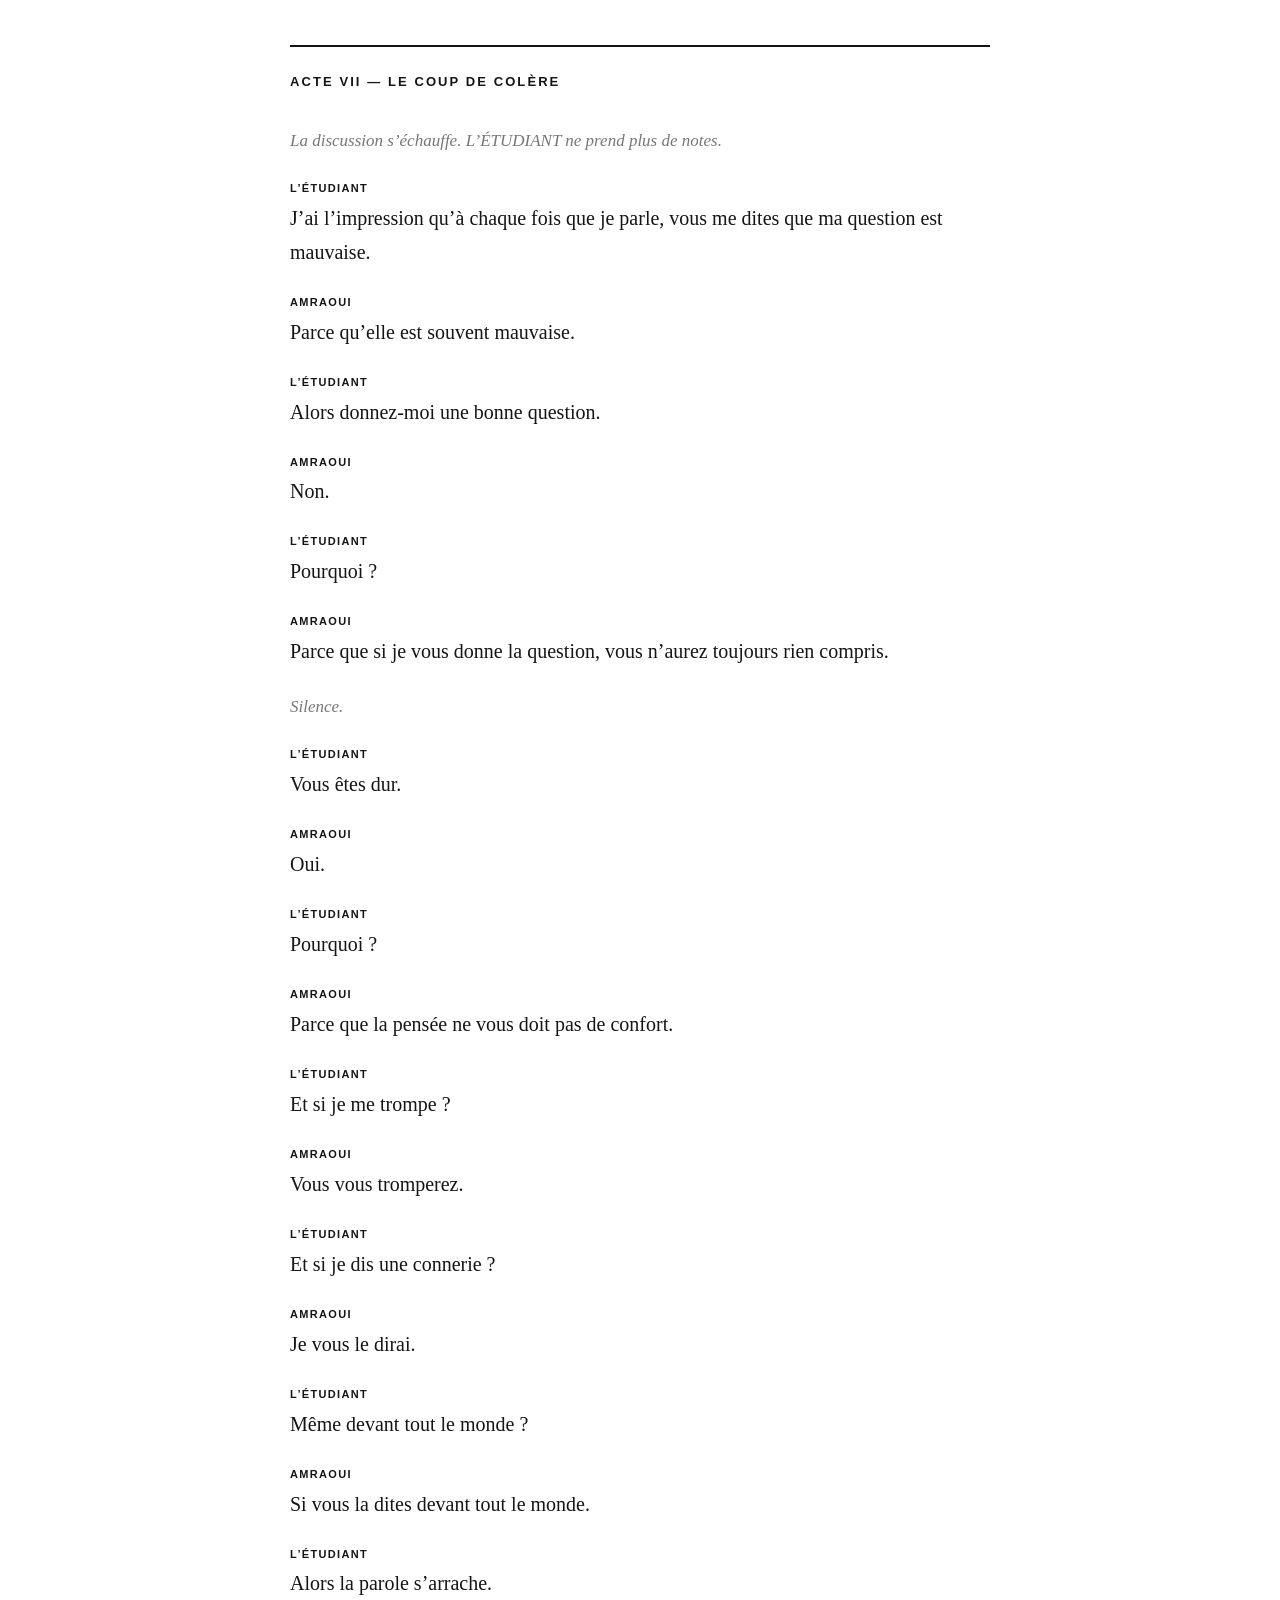
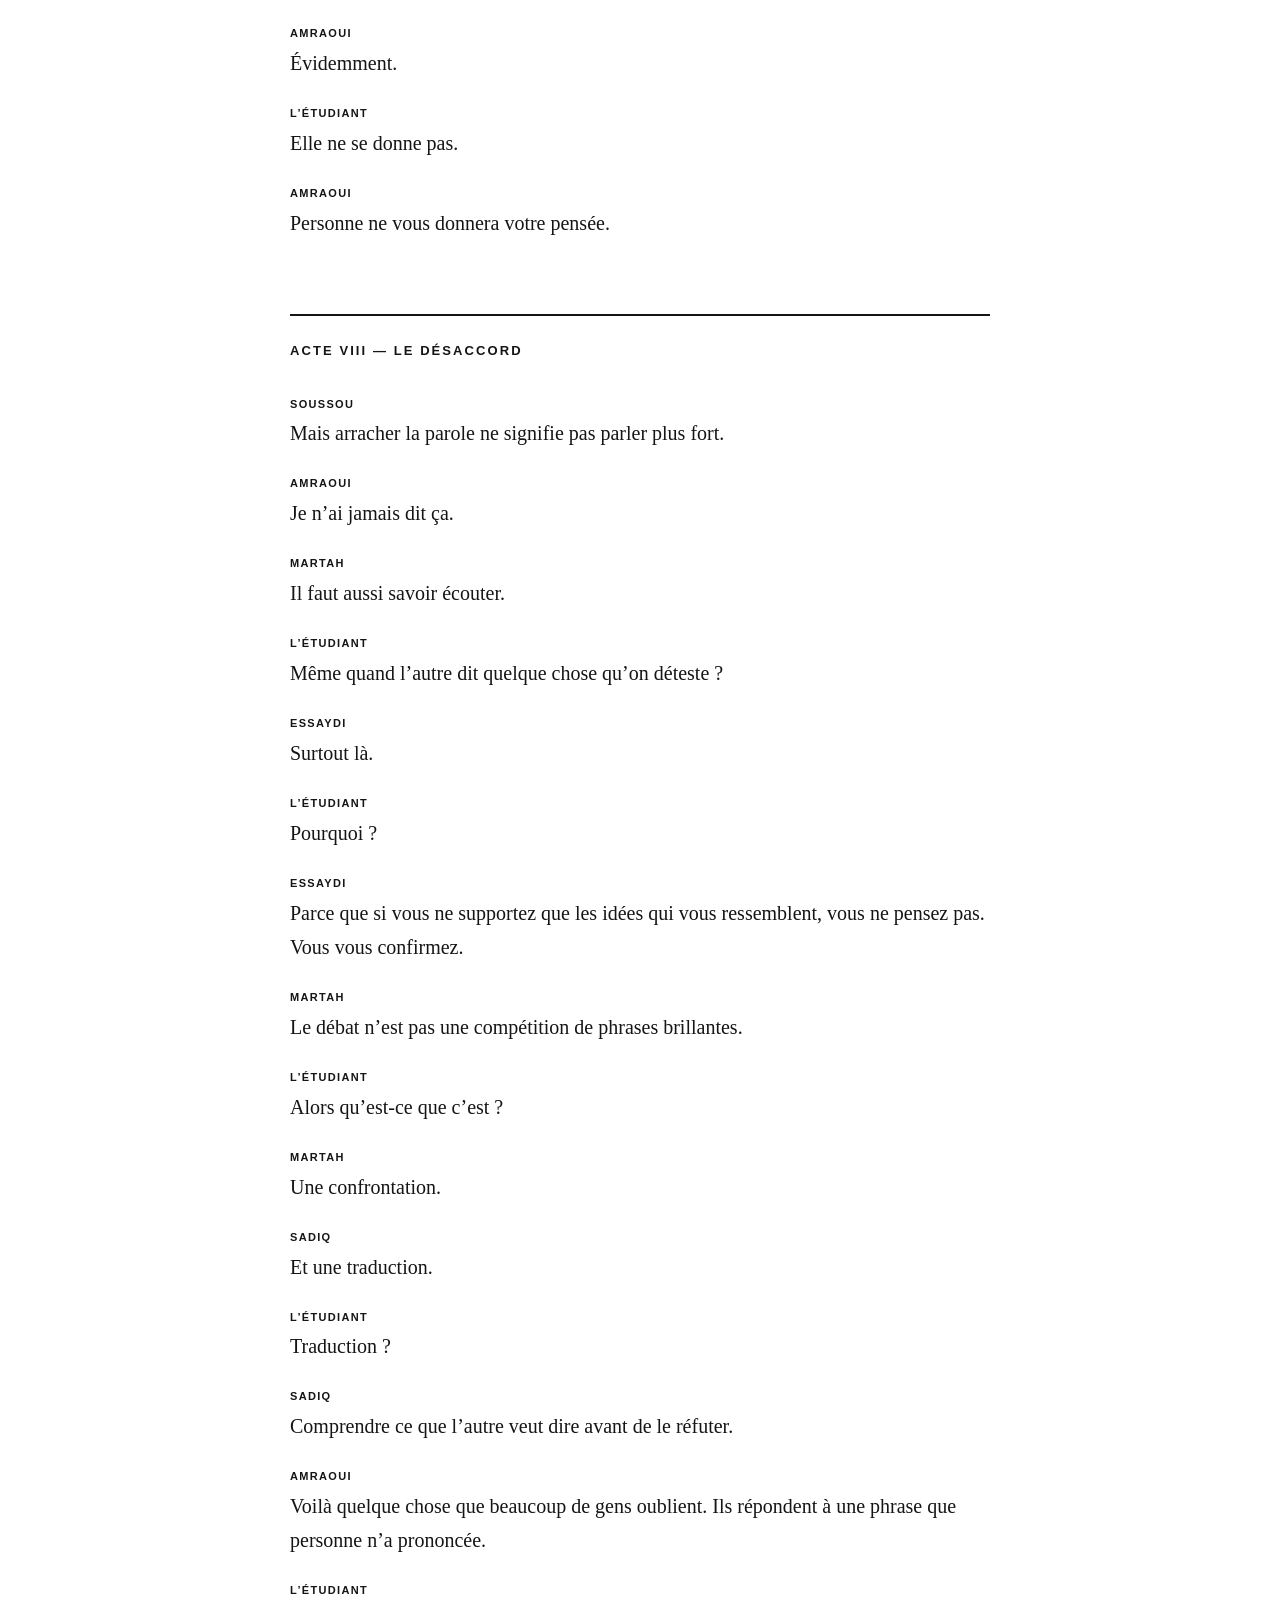
==== commit 7fc04a09: "piece.html" ====
--- a/piece.html
+++ b/piece.html
@@ -2,9 +2,6 @@
 <html lang="fr">
 <head>
 
-    <div class="play-cover">
-    <img src="piece-theatre.png" alt="LITTÉRATURE CONTRE LINGUISTIQUE">
-    </div>
 <meta charset="UTF-8">
 <meta name="viewport" content="width=device-width, initial-scale=1.0">
 
